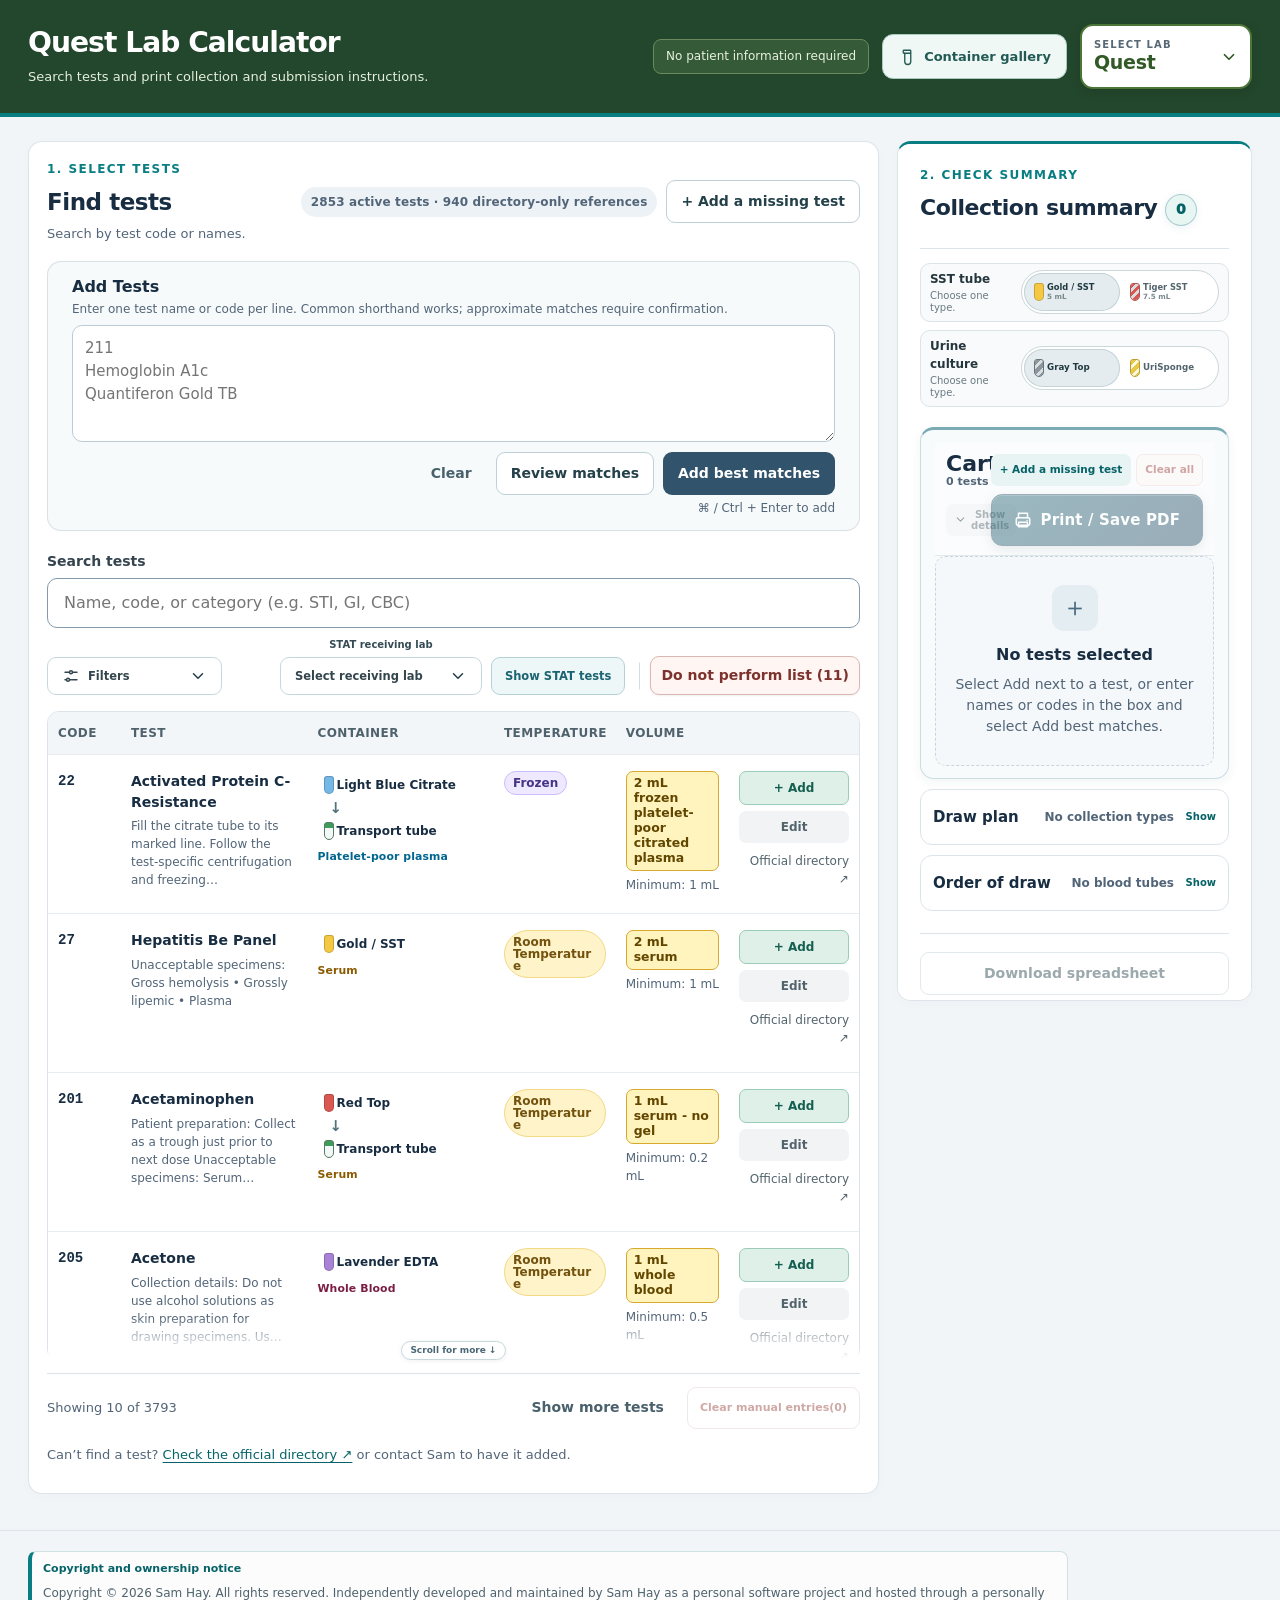
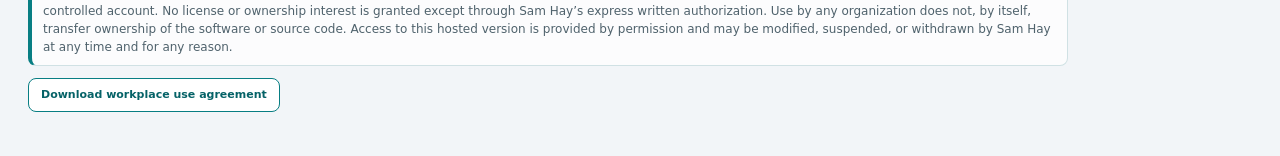
==== index.html @ ce8bb8c0 "Load blue-cap Salivette badge stylesheet and refresh calculator code" ====
<!doctype html>
<html lang="en">
<head>
  <meta charset="utf-8">
  <script src="assets/js/clean-url.js?v=1"></script>
  <meta name="viewport" content="width=device-width, initial-scale=1">
  <link rel="icon" href="assets/lab-favicon.svg?v=1" type="image/svg+xml">
  <title>Quest Lab Calculator | Specimen Collection and Processing</title>
  <meta name="description" content="Quest Lab Calculator: search tests, review specimen collection and processing requirements, and prepare organized send-out instructions.">
  <link rel="stylesheet" href="assets/css/styles.css?v=20261117-dnp-directory-spacing-v1">
  <link rel="stylesheet" href="assets/css/experience.css?v=12.03-mobile-filter-fixed">
  <link rel="stylesheet" href="market-switch.css?v=10">
  <link rel="stylesheet" href="quest-theme.css?v=14">
<link rel="stylesheet" href="assets/css/search-suggestions.css?v=20261110-2">
  <link rel="stylesheet" href="print-button-theme.css?v=8">
  <link rel="stylesheet" href="assets/css/scroll-cues.css?v=4">
<link rel="stylesheet" href="assets/css/container-gallery.css?v=20261031-1">
  <link rel="stylesheet" href="assets/css/market-restrictions.css?v=20261115-1">
  <link rel="stylesheet" href="assets/css/portal-action-dialog.css?v=20261117-portal-stack">
  <link rel="stylesheet" href="assets/css/salivette-blue-cap.css?v=20261117-v1">
</head>
<body data-gallery-lab="Q">
  <a class="skip-link" href="#libraryFilter">Skip to test search</a>
  <header class="app-header no-print">
    <div class="header-title">
      <h1>Quest Lab Calculator</h1>
      <p>Search tests and print collection and submission instructions.</p>
    </div>
    <div class="header-actions">
      <span class="privacy-pill">No patient information required</span>
      <button type="button" class="calculator-gallery-trigger no-print" data-calculator-gallery-open aria-haspopup="dialog" aria-controls="calculatorGalleryDialog" title="View specimen containers without leaving the calculator"><svg viewBox="0 0 24 24" fill="none" stroke="currentColor" stroke-width="1.8" stroke-linecap="round" aria-hidden="true"><rect x="7" y="3" width="10" height="4" rx="1"/><path d="M9 7v11a4 4 0 0 0 8 0V7"/></svg>Container gallery</button>

      <details class="lab-select lab-select--quest">
        <summary aria-label="Select Lab, currently Quest">
          <span class="lab-select-summary-text">
            <span class="lab-select-label">Select Lab</span>
            <strong class="lab-select-current">Quest</strong>
          </span>
          <svg class="lab-select-chevron" viewBox="0 0 24 24" fill="none" stroke="currentColor" stroke-width="2.3" stroke-linecap="round" stroke-linejoin="round" aria-hidden="true"><path d="m6 9 6 6 6-6"/></svg>
        </summary>
        <nav class="lab-select-menu" aria-label="Choose receiving laboratory">
          <a class="lab-select-choice quest" href="index.html" aria-current="page">
            <span class="lab-select-choice-marker" aria-hidden="true"></span>
            <span class="lab-select-choice-copy"><strong>Quest</strong><small>Quest Diagnostics</small></span>
            <span class="lab-select-choice-state">Selected</span>
          </a>
          <a class="lab-select-choice cedars" href="cedars.html">
            <span class="lab-select-choice-marker" aria-hidden="true"></span>
            <span class="lab-select-choice-copy"><strong>Cedars</strong><small>Cedars-Sinai Lab</small></span>
            
          </a>
          <a class="lab-select-choice labcorp" href="labcorp.html">
            <span class="lab-select-choice-marker" aria-hidden="true"></span>
            <span class="lab-select-choice-copy"><strong>LabCorp</strong><small>LabCorp directory</small></span>
          </a>
        </nav>
      </details>
    </div>
  </header>
<main class="app-shell no-print">
    <section class="workspace">
      <div class="panel library-panel">
        <div class="panel-heading library-heading">
          <div>
            <div class="eyebrow">1. SELECT TESTS</div>
            <h2>Find tests</h2>
            <p>Search by test code or names.</p>
          </div>
          <div class="library-actions">
            <div class="record-count" id="recordCount">0 tests</div>
            <button class="button secondary" id="addTestButton">+ Add a missing test</button>
          </div>
        </div>
      <section class="panel search-panel" id="batchEntry" aria-labelledby="batchEntryTitle">
        <div class="batch-entry-heading">
          <h3 id="batchEntryTitle">Add Tests</h3>
          <p class="batch-entry-description" id="batchEntryDescription">Enter one test name or code per line. Common shorthand works; approximate matches require confirmation.</p>
        </div>
        <div class="batch-entry-body">
          <label for="searchInput" class="sr-only">Test names or codes, one per line</label>
          <div class="calc-autocomplete-field" id="batchAutocomplete"><textarea id="searchInput" rows="4" placeholder="211&#10;Hemoglobin A1c&#10;Quantiferon Gold TB" aria-describedby="batchEntryDescription" role="combobox" aria-autocomplete="list" aria-expanded="false" aria-controls="batchSuggestions"></textarea><div id="batchSuggestions" class="calc-suggestions hidden" role="listbox" aria-label="Matching tests for current line"></div></div>
          <div class="search-actions">
            <button class="button ghost" id="clearSearchButton">Clear</button>
            <button class="button secondary" id="previewButton">Review matches</button>
            <button class="button primary" id="addBestButton">Add best matches</button>
          </div>
          <p class="keyboard-hint batch-keyboard-hint">⌘ / Ctrl + Enter to add</p>
        </div>
      </section>

        <div id="batchResults" class="panel batch-panel hidden" aria-live="polite"></div>

        <div class="filter-row">
          <div class="library-search"><label class="field-label" for="libraryFilter">Search tests</label><div class="calc-autocomplete-field" id="libraryAutocomplete"><input id="libraryFilter" type="search" placeholder="Name, code, or category (e.g. STI, GI, CBC)" autocomplete="off" role="combobox" aria-autocomplete="list" aria-expanded="false" aria-controls="librarySuggestions"><div id="librarySuggestions" class="calc-suggestions hidden" role="listbox" aria-label="Suggested Quest tests"></div></div></div>
          <div class="catalog-filter-control" id="catalogFilterControl">
            <button class="catalog-filter-toggle" id="catalogFilterButton" type="button" aria-expanded="false" aria-controls="catalogFilterPanel"><svg class="catalog-filter-icon" viewBox="0 0 24 24" fill="none" stroke="currentColor" stroke-width="1.9" stroke-linecap="round" stroke-linejoin="round" aria-hidden="true"><path d="M4 7h6m4 0h6M4 17h2m4 0h10"/><circle cx="12" cy="7" r="2"/><circle cx="8" cy="17" r="2"/></svg><span id="catalogFilterButtonText">Filters</span><span class="catalog-filter-chevron shared-chevron" aria-hidden="true"></span></button>
            <div class="catalog-filter-panel hidden" id="catalogFilterPanel">
              <div class="catalog-filter-heading"><strong>Filter tests</strong><button type="button" id="catalogFilterReset" class="catalog-filter-reset">Clear filters</button></div>
              <label>Clinical category<select id="categoryFilter"><option value="">All categories</option></select></label>
              <label>Specimen type<select id="specimenFilter"><option value="">All specimens</option><option value="Blood">Blood (serum / plasma / whole blood)</option><option value="Urine">Urine</option><option value="Stool">Stool</option><option value="Swab">Swab</option><option value="Other">Other</option></select></label>
              <label>Transport temperature<select id="temperatureFilter"><option value="">All temperatures</option><option value="room">Room temperature</option><option value="refrigerated">Refrigerated</option><option value="frozen">Frozen</option><option value="mixed">Mixed / verify</option></select></label>
              <label>Transport container<select id="transportContainerFilter"><option value="">All transport containers</option><option value="transport">Transport tube (unspecified)</option><option value="sst">Spun SST / Gold</option><option value="original">Original tube / no transfer</option><option value="serum">Serum transport tube</option><option value="plasma">Plasma transport tube</option><option value="amber">Amber / light-protected tube</option><option value="metal">Metal-free / acid-washed container</option><option value="sterile-cup">Sterile cup (submitted)</option><option value="urine-cup">Other urine container</option><option value="urine-ua">Urinalysis preservative tube</option><option value="urine-culture">Urine culture preservative tube</option><option value="aptima">Aptima transport</option><option value="viral">Viral transport medium</option><option value="stool">Stool preservative (Total-Fix)</option><option value="special">Other / special container</option></select></label>
              <label>Fasting<select id="fastingFilter"><option value="">All fasting instructions</option><option value="required">Required</option><option value="preferred">Preferred</option><option value="verify">Fasting mentioned: verify</option></select></label>
              <label class="catalog-filter-check"><input type="checkbox" id="pediatricFilter"><span>Pediatric / neonatal tests <small>(explicitly named)</small></span></label>
              <label class="catalog-filter-check"><input type="checkbox" id="spinFilter"><span>Requires centrifugation</span></label>
              <button class="catalog-filter-done" id="catalogFilterDone" type="button">Done</button>
            </div>
          </div>
      <div class="stat-library-control" aria-label="STAT receiving laboratory">
        <label for="statAreaButton">STAT receiving lab</label>
        <div class="stat-select-wrap" id="statSelectWrap">
        <select id="statAreaSelect" aria-label="STAT receiving laboratory" hidden tabindex="-1" aria-hidden="true">
          <option value="unselected">Select receiving lab</option>
          <optgroup label="Southern California">
            <option value="socal">SoCal - Common Labs</option>
            <option value="socal_arcadia">Arcadia RRL</option>
            <option value="socal_bakersfield">Bakersfield RRL</option>
            <option value="socal_highland">Highland RRL</option>
            <option value="socal_orange">Orange RRL</option>
            <option value="socal_redlands">Redlands RRL</option>
            <option value="socal_riverside">Riverside RRL</option>
            <option value="socal_san_diego">San Diego RRL</option>
            <option value="socal_ventura">Ventura RRL</option>
            <option value="socal_west_hills">West Hills Laboratory</option>
          </optgroup>
          <optgroup label="Northern California">
            <option value="norcal_san_jose">San Jose Rapid Response Laboratory</option>
            <option value="norcal_sacramento">Sacramento Main Laboratory</option>
            <option value="norcal">Other Northern California labs (unverified)</option>
          </optgroup>
          <optgroup label="New York">
            <option value="ny_manhattan">Manhattan RRL</option>
            <option value="ny">Other New York labs (unverified)</option>
          </optgroup>
          <optgroup label="Florida">
            <option value="va_short_pump">Short Pump RRL</option>
            <option value="fl">Other Florida labs (unverified)</option>
          </optgroup>
        </select>
        <button id="statAreaButton" class="stat-area-picker-button" type="button" aria-haspopup="listbox" aria-expanded="false" aria-controls="statAreaOptions" aria-label="Choose STAT receiving lab"><span id="statAreaButtonLabel" class="stat-area-picker-text">Select receiving lab</span><span id="statAreaButtonCount" class="stat-area-picker-count" hidden></span><span class="shared-chevron" aria-hidden="true"></span></button>
        <div id="statAreaOptions" class="stat-area-options hidden" role="listbox" aria-label="STAT receiving labs"></div>
        </div>
        <button id="statMenuButton" class="button secondary stat-menu-button" type="button" aria-expanded="false" aria-controls="statMenuPanel">Show STAT tests</button>
      </div>

          <button class="button ghost blocked-list-button" id="blockedListButton" type="button" aria-expanded="false" aria-controls="blockedListPanel">Do not perform list</button>
        </div>
        <section class="stat-menu-panel hidden" id="statMenuPanel" aria-label="STAT tests offered by receiving lab">
          <div class="stat-menu-heading"><div><strong id="statMenuTitle">STAT test menu</strong><span id="statMenuCount"></span></div><button type="button" class="mini-button edit" id="statMenuClose">Close</button></div>
          <p class="stat-menu-note" id="statAreaHelp">Select a receiving lab. Menu availability requires current confirmation.</p>
          <label class="stat-menu-filter">Find an eligible code or test<input id="statMenuSearch" type="search" placeholder="Search this lab's STAT menu"></label>
          <div class="stat-menu-results" id="statMenuResults"></div>
        </section>
        <section class="blocked-list-panel hidden" id="blockedListPanel" aria-label="Do not perform list">
          <div class="blocked-list-heading">
            <div><strong>Do not perform</strong><span>Tests that require collection, processing, storage, or supplies outside the supported onsite workflow.</span></div>
          </div>
          <div class="blocked-list" id="blockedListBody"></div>
        </section>
        <div class="table-wrap">
          <table class="library-table">
            <thead>
              <tr>
                <th>Code</th>
                <th>Test</th>
                <th>Container</th>
                <th>Temperature</th>
                <th>Volume</th>
                <th><span class="sr-only">Actions</span></th>
              </tr>
            </thead>
            <tbody id="libraryBody"></tbody>
          </table>
          <div class="scroll-load-more-row">
            <button class="button ghost" id="loadMoreInlineButton">Show more tests</button>
          </div>
        </div>
        <div class="pagination-row">
          <span id="libraryStatus" role="status"></span>
          <div class="library-footer-actions"><button class="button ghost" id="loadMoreButton">Show more tests</button><button class="button browser-custom-clear" id="clearBrowserTestsButton" type="button" disabled title="Only manual entries saved in this browser; packaged tests stay">Clear manual entries <span id="browserCustomCount"></span></button></div>
        </div>
        <p class="library-help">Can’t find a test? <a href="https://testdirectory.questdiagnostics.com/" target="_blank" rel="noreferrer">Check the official directory ↗</a> or contact Sam to have it added.</p>
      </div>
    </section>

    <aside class="panel order-panel" id="collectionSummary" tabindex="-1">
      <div class="order-top">
        <div>
          <div class="eyebrow">2. CHECK SUMMARY</div>
          <h2>Collection summary <span id="selectedCount">0</span></h2>
        </div>
      </div>

      <section class="sst-mode-control" aria-labelledby="sstModeLabel">
        <div class="sst-mode-copy">
          <strong id="sstModeLabel">SST tube</strong>
          <span>Choose one type.</span>
        </div>
        <div class="sst-mode-toggle" role="group" aria-label="Select SST tube size">
          <button type="button" class="sst-mode-option" data-sst-mode="gold" aria-pressed="true"><span class="sst-mode-tube tube tube-sst"><span class="sst-mode-name">Gold / SST</span><small class="sst-mode-volume">5 mL</small></span></button>
          <button type="button" class="sst-mode-option" data-sst-mode="tiger" aria-pressed="false"><span class="sst-mode-tube tube tube-tiger-sst"><span class="sst-mode-name">Tiger SST</span><small class="sst-mode-volume">7.5 mL</small></span></button>
        </div>
      </section>

      <section class="sst-mode-control urine-culture-mode-control" id="urineCultureModeControl" aria-labelledby="urineCultureModeLabel">
        <div class="sst-mode-copy">
          <strong id="urineCultureModeLabel">Urine culture</strong>
          <span>Choose one type.</span>
        </div>
        <div class="sst-mode-toggle" role="group" aria-label="Select urine culture transport">
          <button type="button" class="sst-mode-option" data-urine-culture-mode="gray" aria-pressed="true"><span class="sst-mode-tube tube tube-urine-culture"><span class="sst-mode-name">Gray Top</span></span></button>
          <button type="button" class="sst-mode-option" data-urine-culture-mode="urisponge" aria-pressed="false"><span class="sst-mode-tube tube tube-urisponge"><span class="sst-mode-name">UriSponge</span></span></button>
        </div>
      </section>

      <div id="collectionAlerts" class="alerts"></div>

      <section class="summary-section tests-summary" id="testsOverviewSection" aria-labelledby="testsOverviewTitle">
        <div class="tests-summary-header">
          <div class="tests-summary-heading-block">
            <div class="tests-summary-heading">
              <span class="tests-summary-title" id="testsOverviewTitle">Cart</span>
              <span class="tests-summary-count" id="testsOverviewSummary" aria-live="polite">0 tests</span>
            </div>
          </div>
          <div class="tests-summary-actions">
            <button class="mini-button" id="addSelectedTestButton" type="button">+ Add a missing test</button>
            <button class="mini-button remove" id="clearOrderButton" type="button">Clear all</button>
          </div>
          <button class="mini-button edit tests-details-toggle" id="testsDetailsButton" type="button" aria-expanded="false" aria-controls="testsOverviewList testsDetailsPanel"><span class="collection-alerts-chevron" aria-hidden="true"></span><span class="tests-details-label">Show details</span></button>
          <button class="button primary cart-header-print" id="printButton" type="button"><svg class="print-button-icon" viewBox="0 0 24 24" fill="none" stroke="currentColor" stroke-width="2" stroke-linecap="round" stroke-linejoin="round" aria-hidden="true"><path d="M6 9V3h12v6"/><rect x="3" y="9" width="18" height="10" rx="2"/><path d="M6 15h12v6H6z"/><path d="M17.5 12.5h.01"/></svg><span>Print / Save PDF</span></button>
        </div>
        <div class="cart-tests-viewport" id="cartTestsViewport" role="region" aria-label="Selected tests, scroll for more" tabindex="0">
          <div id="testsOverviewList" class="tests-overview-list empty-state">No tests selected.</div>
          <div id="testsDetailsPanel" class="tests-details-panel hidden" aria-hidden="true">
            <div id="selectedList" class="selected-list empty-state">No tests selected.</div>
          </div>
        </div>
      </section>

      <details class="summary-section cart-collapse" id="drawPlanSection">
        <summary class="cart-collapse-summary">
          <span class="cart-collapse-title">Draw plan</span>
          <span class="cart-collapse-meta" id="drawPlanSummary">No collection types</span>
          <span class="cart-collapse-action" aria-hidden="true"></span>
        </summary>
        <div class="cart-collapse-body">
          <div id="drawPlan" class="draw-plan empty-state">Add tests to see the draw plan.</div>
        </div>
      </details>

      <details class="summary-section cart-collapse order-of-draw-section" id="orderOfDrawSection">
        <summary class="cart-collapse-summary">
          <span class="cart-collapse-title">Order of draw</span>
          <span class="cart-collapse-meta" id="orderOfDrawSummary">No blood tubes</span>
          <span class="cart-collapse-action" aria-hidden="true"></span>
        </summary>
        <div class="cart-collapse-body">
          <div class="cart-collapse-toolbar">
            <span class="cart-collapse-subtitle">Tube sequence</span>
            <a class="reference-link" href="https://www.questdiagnostics.com/content/dam/corporate/restricted/documents/test-center/order_of_draw/order_of_draw.pdf" target="_blank" rel="noreferrer">Order-of-draw reference ↗</a>
          </div>
          <div id="orderOfDraw" class="order-of-draw" aria-label="Standard blood tube order of draw"></div>
          <div class="order-of-draw-note">
            <strong>Butterfly collection:</strong> If a light-blue citrate tube is the first specimen, draw a partially filled citrate discard tube first to fill the tubing dead space, then fill the test tube completely.<br>
            <strong>Important:</strong> Confirm the additive on the tube label. Do not rely on stopper color alone. This sequence applies when collecting multiple blood tubes; follow test-specific official instructions and facility policy.
          </div>
        </div>
      </details>

      <div class="order-actions">
        <button class="button secondary wide" id="exportSummaryButton">Download spreadsheet</button>
      </div>
      
      <p class="disclaimer">This list does not include every test. Before collecting, check the official directory for current requirements and availability in your area. Verify all manual entries before use.</p>
    </aside>
  </main>

  <a class="mobile-summary no-print" href="#collectionSummary">View summary <span id="mobileCount">0 tests</span><span aria-hidden="true">↓</span></a>
  <footer class="ownership-notice no-print" role="contentinfo">
    <div class="ownership-copy">
      <strong>Copyright and ownership notice</strong>
      <span>Copyright © 2026 Sam Hay. All rights reserved. Independently developed and maintained by Sam Hay as a personal software project and hosted through a personally controlled account. No license or ownership interest is granted except through Sam Hay’s express written authorization. Use by any organization does not, by itself, transfer ownership of the software or source code. Access to this hosted version is provided by permission and may be modified, suspended, or withdrawn by Sam Hay at any time and for any reason.</span>
    </div>
    <a class="agreement-download" href="docs/Sam_Hay_Workplace_Use_Agreement.docx" download="Sam_Hay_Workplace_Use_Agreement.docx">Download workplace use agreement</a>
  </footer>

  <section id="printSheet" class="print-sheet" aria-hidden="true"></section>

  <dialog id="testDialog">
    <form method="dialog" id="testForm">
      <div class="dialog-header">
        <div>
          <div class="eyebrow">TEST RECORD</div>
          <h2 id="dialogTitle">Add missing test</h2>
          <p class="dialog-subtitle">Enter the test details from the official directory.</p>
        </div>
        <button type="button" class="icon-button" id="closeDialogButton" aria-label="Close">×</button>
      </div>
      <input type="hidden" id="testId">
      <div class="dialog-required-note"><span aria-hidden="true">*</span> Required fields</div>

      <div class="dialog-form-sections">
        <section class="form-section form-section-emphasis" aria-labelledby="testInfoHeading">
          <div class="form-section-heading">
            <div>
              <h3 id="testInfoHeading">Test info</h3>
              <p>Use the code and name from the directory.</p>
            </div>
            <button type="button" class="directory-text-button" id="openDirectoryFromDialogButton">Verify in official directory ↗</button>
          </div>
          <div class="form-grid form-grid-compact">
            <label><span class="form-label-text">Test code <span class="required-mark" aria-hidden="true">*</span></span><input id="testCode" required placeholder="Example: 496"></label>
            <label><span class="form-label-text">Test name <span class="required-mark" aria-hidden="true">*</span></span><input id="testName" required placeholder="Exact test name"></label>
            <label class="manual-added-by-row full-width" id="addedByInitialsRow"><span class="form-label-text">Added by (initials) <span class="required-mark" aria-hidden="true">*</span></span><input id="addedByInitials" type="text" required minlength="2" maxlength="8" pattern="[A-Za-z]{2,8}" placeholder="Example: SH" autocomplete="off" autocapitalize="characters"><small>Required for manual entries. Shown on the collection printout.</small></label>
          </div>
        </section>

        <section class="form-section form-section-emphasis" aria-labelledby="collectionInfoHeading">
          <div class="form-section-heading">
            <div>
              <h3 id="collectionInfoHeading">Collection &amp; transport</h3>
              <p>Enter the specimen and transport requirements.</p>
            </div>
          </div>
          <div class="form-grid form-grid-compact">
            <label><span class="form-label-text">Specimen type <span class="required-mark" aria-hidden="true">*</span></span><select id="specimenType" required>
              <option value="">Choose a specimen type</option><option>Serum</option><option>Plasma</option><option>RBCs</option><option>Whole Blood</option><option>Urine</option><option>Stool</option><option>Swab</option><option>Saliva</option><option>CSF</option><option>Body Fluid</option><option>Other / Verify</option>
            </select></label>
            <label><span class="form-label-text">Draw container <span class="required-mark" aria-hidden="true">*</span></span><select id="drawContainer" required>
              <option value="">Choose a collection container</option>
              <option>SST / Gold</option>
              <option>Red Top</option>
              <option>Lavender EDTA</option>
              <option>Pink EDTA</option>
              <option>K2 EDTA Tan Top</option>
              <option>Tan Sodium Heparin</option>
              <option>Green Sodium Heparin</option>
              <option>Green Lithium Heparin</option>
              <option>Green Heparin — verify additive</option>
              <option>Light Blue Citrate</option>
              <option>Royal Blue EDTA (purple stripe)</option>
              <option>Royal Blue No Additive (red stripe)</option>
              <option>Royal Blue Sodium Heparin — verify label</option>
              <option>Royal Blue — verify additive</option>
              <option>Yellow ACD (blood tube)</option>
              <option>Gray Fluoride/Oxalate</option>
              <option>Sterile cup</option>
              <option>Red/Yellow Swirl UA Preservative Tube</option>
              <option>Gray-Top Urine Culture Preservative Tube</option>
              <option>Swab / Collection Kit</option>
              <option>Aptima Multitest Transport Tube (orange label)</option>
              <option>Viral transport media (VCM/M4)</option>
              <option>Do Not Collect</option>
              <option>Verify Official Instructions</option>
              <option value="__other__">Other / manually type</option>
            </select></label>
            <label id="customDrawContainerRow" class="custom-draw-container-row full-width hidden"><span class="form-label-text">Custom draw container <span class="required-mark" aria-hidden="true">*</span></span><input id="customDrawContainer" disabled placeholder="Type any tube, cup, swab, or collection kit" autocomplete="off"></label>
            <label><span class="form-label-text">Transport tube / container <span class="required-mark" aria-hidden="true">*</span></span><select id="transportContainer" required>
              <option value="">Choose a transport container</option>
              <option value="Submit in original tube">Submit in original tube</option>
              <option>Transport Tube</option>
              <option>Serum Transport Tube</option>
              <option>Plasma Transport Tube</option>
              <option value="Frozen Transport Tube">Frozen Transport Tube (purple cap)</option>
              <option>Plastic Screw-Cap Serum Transport Vial</option>
              <option>Polypropylene Transport Tube</option>
              <option>Chilled Plastic Screw-Cap Vial</option>
              <option>Amber Serum Transport Tube — Protect From Light</option>
              <option>Amber Plasma Transport Tube — Protect From Light</option>
              <option>Acid-Washed / Metal-Free Serum Transport Tube</option>
              <option>Acid-Washed / Metal-Free Plasma Transport Tube</option>
              <option>Trace Metal-Free Plastic Container</option>
              <option>Trace-Element / Metal-Free RBC Transport Tube</option>
              <option>Protease Inhibitor Transport Tube</option>
              <option>Red/Yellow Swirl UA Preservative Tube</option>
              <option>Gray-Top Urine Culture Preservative Tube</option>
              <option>UriSponge Urine Culture Transport</option>
              <option>Sterile cup</option>
              <option>24-Hour Urine Container</option>
              <option>Total-Fix® Transport Vial</option>
              <option>Aptima Multitest Transport Tube (orange label)</option>
              <option>Viral transport media (VCM/M4)</option>
              <option>Amies Liquid Transport Dual Swab</option>
              <option>Fetal Fibronectin Special Collection Kit</option>
              <option value="__other__">Other / manually type</option>
            </select></label>
            <label id="customTransportContainerRow" class="custom-draw-container-row full-width hidden"><span class="form-label-text">Custom transport container <span class="required-mark" aria-hidden="true">*</span></span><input id="customTransportContainer" disabled placeholder="Enter the transport container exactly as specified" autocomplete="off"></label>
            <div class="tube-count-hint full-width" role="note">Need more than one draw or submission tube? Set the quantities under <strong>Optional details</strong> below.</div>
            <label><span class="form-label-text">Transport temperature <span class="required-mark" aria-hidden="true">*</span></span><select id="transportTemperature" required>
              <option value="">Choose a transport temperature</option><option>Room Temperature</option><option>Refrigerated</option><option>Frozen</option><option>Room / Refrigerated</option><option>Mixed</option><option>Not specified</option>
            </select></label>
            <div class="source-clarification-note full-width" role="note"><strong>Label reminder:</strong> Label plasma and RBCs with the source tube. Label urine and stool containers with the specimen type. For swabs, include the collection site when known.</div>
          </div>
        </section>

        <details class="form-section optional-details" id="optionalDetails">
          <summary>
            <span>Optional details</span>
            <small>Volumes, stability, special handling, and alternatives</small>
          </summary>
          <div class="form-grid form-grid-compact optional-details-grid">
            <label>Draw containers needed <span class="optional">(default 1)</span><input id="collectionCount" type="number" min="1" step="1" inputmode="numeric" value="1"></label>
            <label>Submission containers needed <span class="optional">(default 1)</span><input id="submissionCount" type="number" min="1" step="1" inputmode="numeric" value="1"></label>
            <label>Alternative container<input id="alternativeContainer" placeholder="Optional alternative"></label>
            <label>Preferred volume<input id="preferredVolume" placeholder="Example: 1 mL serum"></label>
            <label>Minimum volume<input id="minimumVolume" placeholder="Example: 0.5 mL"></label>
            <label>Exact temperature wording<input id="transportTemperatureRaw" placeholder="Optional wording from the official directory"></label>
            <label>Stability / viability<input id="stability" placeholder="Example: 7 days refrigerated"></label>
            <label>Spin?<select id="spin"><option>Yes</option><option>No</option><option>Verify</option></select></label>
            <label class="full-width">Special label for submission <span class="optional">appears in the bag summary</span><input id="specialLabeling" placeholder="Example: Label transport tube PLASMA"></label>
            <label class="full-width">Special handling and collection notes<textarea id="specialInstructions" rows="4" placeholder="Timing, mixing, light protection, freezing, rejection criteria, or dedicated tube requirements."></textarea></label>
          </div>
        </details>

        <div class="form-status-options">
          <label class="check-label" id="addToSummaryRow"><input type="checkbox" id="addToSummary" checked> Add this test to the current collection summary</label>
          <label class="check-label"><input type="checkbox" id="blockedStatus"> Mark as do not perform / blocked</label>
        </div>
      </div>
      <div class="dialog-actions">
        <button type="button" class="button danger-ghost hidden" id="deleteTestButton">Delete manual entry</button>
        <span class="dialog-spacer"></span>
        <button type="button" class="button secondary" id="cancelDialogButton">Cancel</button>
        <button type="submit" class="button primary" id="saveTestButton">Save test</button>
      </div>
    </form>
  </dialog>

  <div id="toast" class="toast" role="status" aria-live="polite"></div>

  <script src="assets/js/data.js?v=11.85"></script>
  <script src="assets/js/quest-additions-20261023.js?v=1"></script>
  <script src="assets/js/quest-461-20261023.js?v=1"></script>
  <script src="assets/js/quest-keck-requisition-20261027.js?v=1"></script>
  <script src="assets/js/quest-keck-autoimmune-20261027.js?v=1"></script>
  <script src="assets/js/quest-specialty-additions-20261027.js?v=1"></script>
  <script src="assets/js/quest-39777-20261109.js?v=1"></script>
  <script src="assets/js/quest-workbook-names.js?v=1"></script>
  <script src="assets/js/clinical-categories.js?v=1"></script>
  <script src="assets/js/quest-20261027-new-service-menu.js?v=1"></script>
  <script src="assets/js/quest-panels-expansion-20261027.js?v=1"></script>
  <script src="assets/js/quest-norcal-stat-20261028.js?v=1"></script>
  <script src="assets/js/quest-verified-urine-20261114.js?v=4"></script>
  <script src="assets/js/quest-verified-blood-specialty-20261114.js?v=3"></script>
  <script src="assets/js/quest-verified-microbiology-20261114.js?v=3"></script>
  <script src="assets/js/quest-verified-gestational-20261114.js?v=2"></script>
  <script src="assets/js/quest-gray-plasma-processing-20261114.js?v=2"></script>
  <script src="assets/js/quest-feasible-from-master-20261115.js?v=1"></script>
  <script src="assets/js/quest-feasible-stool-stone-20261115.js?v=1"></script>
  <script src="assets/js/quest-feasible-24hr-urine-20261115.js?v=1"></script>
  <script src="assets/js/quest-official-mixed-expansion-20261115-batch14.js?v=1"></script>
<script src="assets/js/quest-verified-mixed-expansion-20261115-batch15.js?v=1"></script>
<script src="assets/js/quest-missing-directory-b64-20261114.js?v=1"></script>
  <script src="assets/js/quest-missing-directory-loader-20261114.js?v=1"></script>
  <script src="assets/js/regional-catalog-20261115.js?v=20261115-1"></script>
<script src="assets/js/market-restrictions.js?v=20261115-1"></script>
    <script src="assets/js/quest-verified-mixed-expansion-20261116-batch23.js?v=1"></script>
<script src="assets/js/quest-verified-mixed-expansion-20261116-batch24.js?v=1"></script>
  <script src="assets/js/quest-verified-mixed-expansion-20261116-batch25.js?v=1"></script>

    <script src="assets/js/quest-official-verified-mixed-batch27-20261116.js?v=1"></script>
  <script src="assets/js/quest-verified-csf-expansion-20261116-batch28.js?v=1"></script>
  <script src="assets/js/portal-action-dialog.js?v=20261117-portal-stack"></script>
    <script src="assets/js/quest-verified-from-unusable-audit-after90168-next100-20261117.js?v=1"></script>
  <script src="assets/js/quest-verified-from-unusable-audit-after92203-remaining86-20261117.js?v=1"></script>
    <script src="assets/js/quest-verified-candidate-review-20261117.js?v=1"></script>
    <script src="assets/js/quest-verified-candidate-review-next6-20261117.js?v=1"></script>
    <script src="assets/js/quest-verified-metal-neuro-batch14-20261117.js?v=1"></script>
    <script src="assets/js/quest-requested-tc-11-20261117.js?v=20261117-92717-dnp-v3"></script>
  <script src="assets/js/quest-source-verified-remaining-20261117.js?v=1"></script>
  <script src="assets/js/quest-verified-saliva-hematology-20261117.js?v=1"></script>
  <script src="assets/js/quest-verified-urine-gags-20261117.js?v=1"></script>
  <script src="assets/js/app.js?v=20261117-salivette-badge"></script>
  <script src="assets/js/portal-selects.js?v=11.86"></script>
  <script src="assets/js/lab-select.js?v=2"></script>
  <script src="assets/js/scroll-cues.js?v=1"></script>
<dialog id="calculatorGalleryDialog" class="calc-gallery-dialog no-print" aria-labelledby="calculatorGalleryTitle">
  <div class="calc-gallery-frame">
    <header class="calc-gallery-bar">
      <div><span class="calc-gallery-eyebrow">LAB CONTAINER REFERENCE</span><h2 id="calculatorGalleryTitle">Quest container gallery</h2><p>Quest specimens only. Search collection containers and reference photos.</p></div>
      <button type="button" class="calc-gallery-close" data-calculator-gallery-close aria-label="Close container gallery">Close <span aria-hidden="true">✕</span></button>
    </header>
    <div id="calculatorGalleryMount" class="calc-gallery-mount"></div>
  </div>
</dialog>
<script src="assets/js/container-gallery-tube-photos.js?v=20261031-1"></script>
<script src="assets/js/container-gallery-cedars-photos.js?v=20261031-1"></script>
<script src="assets/js/container-gallery-photo-updates.js?v=20261031-1"></script>
<script src="assets/js/container-gallery-reference.js?v=20261114-sterile-cup"></script>
<script src="assets/js/calculator-container-gallery.js?v=20261031-1"></script>
</body>
</html>
---- assets/css/styles.css ----
:root {
  --bg: #f3f6f8;
  --panel: #ffffff;
  --ink: #17242d;
  --muted: #62717c;
  --line: #dce4e8;
  --brand: #0d6672;
  --brand-dark: #084b54;
  --brand-soft: #e6f4f5;
  --danger: #a23b35;
  --warning: #8b5b12;
  --shadow: 0 10px 30px rgba(26, 55, 68, .08);
  --radius: 16px;
}
* { box-sizing: border-box; }
html { background: var(--bg); }
body { margin: 0; min-height: 100vh; font-family: Inter, ui-sans-serif, system-ui, -apple-system, BlinkMacSystemFont, "Segoe UI", sans-serif; color: var(--ink); background: linear-gradient(180deg, #edf5f6 0, var(--bg) 240px); }
button, input, textarea, select { font: inherit; }
button { cursor: pointer; }
.app-header { max-width: 1580px; margin: 0 auto; padding: 30px 34px 22px; display: flex; justify-content: space-between; gap: 24px; align-items: flex-end; }
h1, h2, h3, p { margin-top: 0; }
h1 { margin-bottom: 7px; font-size: clamp(28px, 3vw, 42px); letter-spacing: -.035em; }
h2 { margin-bottom: 4px; font-size: 21px; letter-spacing: -.02em; }
h3 { margin-bottom: 10px; font-size: 15px; }
.app-header p, .panel-heading p { color: var(--muted); margin-bottom: 0; }
.eyebrow { color: var(--brand); font-size: 11px; letter-spacing: .13em; font-weight: 800; margin-bottom: 7px; }
.header-actions, .search-actions, .library-actions, .pagination-row, .dialog-actions { display: flex; gap: 9px; align-items: center; flex-wrap: wrap; }
.privacy-pill { background: rgba(255,255,255,.75); border: 1px solid rgba(13,102,114,.18); color: var(--brand-dark); padding: 9px 12px; border-radius: 999px; font-size: 12px; font-weight: 700; }
.app-shell { max-width: 1580px; margin: 0 auto; padding: 0 34px 42px; display: grid; grid-template-columns: minmax(0, 1fr) 430px; gap: 20px; align-items: start; }
.workspace { min-width: 0; display: grid; gap: 20px; }
.panel { background: var(--panel); border: 1px solid rgba(119,145,157,.24); border-radius: var(--radius); box-shadow: var(--shadow); }
.search-panel, .library-panel, .batch-panel { padding: 22px; }
.panel-heading { display: flex; justify-content: space-between; align-items: flex-start; gap: 18px; margin-bottom: 18px; }
.record-count { color: var(--brand-dark); background: var(--brand-soft); padding: 9px 13px; border: 1.5px solid rgba(13,102,114,.32); border-radius: 999px; font-weight: 900; font-size: 14px; letter-spacing: .01em; white-space: nowrap; box-shadow: 0 3px 10px rgba(13,102,114,.08); }
.field-label, .form-grid label { display: grid; gap: 7px; color: #35454f; font-size: 12px; font-weight: 760; }
textarea, input, select { width: 100%; border: 1px solid #cdd9de; background: #fbfcfd; color: var(--ink); border-radius: 10px; padding: 11px 12px; outline: none; transition: .15s border-color, .15s box-shadow, .15s background; }
textarea:focus, input:focus, select:focus { border-color: var(--brand); box-shadow: 0 0 0 3px rgba(13,102,114,.12); background: white; }
#searchInput { resize: vertical; min-height: 118px; font-size: 15px; line-height: 1.55; }
.search-actions { margin-top: 12px; }
.search-hint { margin-top: 12px; color: var(--muted); font-size: 12px; }
.button { border: 1px solid transparent; border-radius: 9px; padding: 9px 12px; font-size: 12px; font-weight: 780; display: inline-flex; align-items: center; justify-content: center; text-decoration: none; transition: .15s transform, .15s background, .15s border-color; }
.button:hover { transform: translateY(-1px); }
.button.primary { background: var(--brand); color: white; }
.button.primary:hover { background: var(--brand-dark); }
.button.secondary { background: white; border-color: #bfd0d6; color: #24414a; }
.button.ghost { background: transparent; border-color: transparent; color: #49616d; }
.button.danger-ghost { background: transparent; color: var(--danger); }
.button.wide { width: 100%; min-height: 42px; }
.file-button { position: relative; overflow: hidden; }
.file-button input { position: absolute; inset: 0; opacity: 0; cursor: pointer; }
.hidden { display: none !important; }
.batch-panel h2 { margin-bottom: 12px; }
.batch-grid { display: grid; gap: 8px; }
.batch-row { border: 1px solid var(--line); border-radius: 11px; padding: 10px 12px; display: grid; grid-template-columns: minmax(120px, .8fr) minmax(220px, 1.7fr) auto; gap: 12px; align-items: center; }
.batch-query { font-weight: 780; overflow-wrap: anywhere; }
.batch-match { color: #344852; font-size: 13px; }
.batch-match small { display: block; color: var(--muted); margin-top: 3px; }
.batch-row.unmatched { background: #fff7f5; border-color: #f1cbc5; }
.batch-row.needs-confirmation { background: #fff9e9; border-color: #dfbd68; box-shadow: inset 4px 0 0 #c58a20; }
.batch-match-warning { display: block; width: fit-content; margin-top: 5px; padding: 3px 7px; border-radius: 999px; background: #fff0bd; color: #684b14; font-size: 11px; font-weight: 850; }
.mini-button.confirm-match-button { background: #fff0bd; color: #684b14; border: 1px solid #d9b45b; }
.mini-button.confirm-match-button:hover { background: #ffe7a0; }
.library-heading { align-items: center; }
.filter-row { display: grid; grid-template-columns: minmax(260px, 1fr) 190px auto; gap: 10px; align-items: center; margin-bottom: 13px; }
.check-label { display: flex !important; grid-template-columns: auto 1fr; align-items: center; gap: 8px !important; }
.check-label input { width: auto; }
.table-wrap { overflow: auto; border: 1px solid var(--line); border-radius: 12px; }
table { border-collapse: collapse; width: 100%; }
.library-table { min-width: 850px; }
th { text-align: left; background: #f5f8f9; color: #4f626c; font-size: 11px; text-transform: uppercase; letter-spacing: .055em; padding: 10px 12px; position: sticky; top: 0; z-index: 1; }
td { padding: 11px 12px; border-top: 1px solid #e6ecef; vertical-align: top; font-size: 13px; }
tr:hover td { background: #fbfdfd; }
.code-cell { font-family: ui-monospace, SFMono-Regular, Menlo, Consolas, monospace; font-weight: 800; }
.test-name { font-weight: 760; margin-bottom: 3px; }
.subtext { color: var(--muted); font-size: 11px; line-height: 1.4; }
.row-actions { white-space: nowrap; text-align: right; }
.mini-button { display: inline-block; text-decoration: none; border: 0; background: #e8f3f4; color: var(--brand-dark); border-radius: 7px; padding: 7px 9px; font-size: 11px; font-weight: 800; margin-left: 4px; }
.mini-button.edit { background: #f1f3f5; color: #52636c; }
.mini-button.remove { background: #f9eeee; color: var(--danger); }

.selected-card-delete {
  width: auto;
  min-width: 0;
  height: 30px;
  padding: 0 10px;
  white-space: nowrap;
}

.remove-flex {
  width: 34px;
  min-width: 34px;
  height: 30px;
  padding: 0;
  gap: 0;
  overflow: hidden;
  white-space: nowrap;
  transition: width .16s ease, min-width .16s ease, padding .16s ease, background-color .16s ease;
}
.remove-flex .remove-icon,
.remove-flex .remove-text { display: inline-flex; align-items: center; justify-content: center; }
.remove-flex .remove-icon { width: 16px; opacity: 1; transition: width .12s ease, opacity .12s ease; }
.remove-flex .remove-icon svg { width: 15px; height: 15px; fill: currentColor; }
.remove-flex .remove-text { max-width: 0; opacity: 0; overflow: hidden; font-weight: 800; transition: max-width .14s ease, opacity .12s ease; }
@media (hover: hover) and (pointer: fine) {
  .remove-flex:hover,
  .remove-flex:focus-visible { width: 74px; min-width: 74px; padding: 0 9px; }
  .remove-flex:hover .remove-icon,
  .remove-flex:focus-visible .remove-icon { width: 0; opacity: 0; }
  .remove-flex:hover .remove-text,
  .remove-flex:focus-visible .remove-text { max-width: 56px; opacity: 1; }
}
.mini-button:disabled { opacity: .45; cursor: not-allowed; }
.pagination-row { justify-content: space-between; margin-top: 12px; color: var(--muted); font-size: 12px; }
.blocked-list-button {
  justify-self: end;
  min-height: 30px;
  padding: 9px 14px;
  background: #fff6f4 !important;
  border-color: #d9b8b3 !important;
  color: #7d332d !important;
  font-weight: 850;
  box-shadow: 0 1px 2px rgba(91, 48, 43, .08);
}
.blocked-list-button:hover,
.blocked-list-button:focus-visible {
  background: #fce9e6 !important;
  border-color: #c99088 !important;
  color: #692720 !important;
}
.blocked-list-button[aria-expanded="true"] {
  background: #f6dfdc !important;
  border-color: #c99088 !important;
  color: #692720 !important;
}
.blocked-list-panel { margin-top: 10px; border: 1px solid #e2d2cf; border-radius: 12px; background: #fffafa; overflow: hidden; }
/* Keep the expanded Do Not Perform panel visually separate from the test directory. */
@media screen {
  .blocked-list-panel:not(.hidden) + .table-wrap { margin-top: 20px; }
}
.blocked-list-heading { padding: 11px 13px; border-bottom: 1px solid #eadbd8; background: #fff6f4; }
.blocked-list-heading > div { display: flex; align-items: baseline; gap: 9px; flex-wrap: wrap; }
.blocked-list-heading strong { color: #7d332d; font-size: 12px; }
.blocked-list-heading span { color: #765f5c; font-size: 10.5px; line-height: 1.4; }
.blocked-list { display: grid; }
.blocked-list-item { display: grid; grid-template-columns: 74px minmax(0, 1fr) auto; gap: 12px; align-items: start; padding: 11px 13px; border-top: 1px solid #f0e4e2; }
.blocked-list-item:first-child { border-top: 0; }
.blocked-list-code { color: #7d332d; font-family: ui-monospace, SFMono-Regular, Menlo, Consolas, monospace; font-size: 11px; font-weight: 900; }
.blocked-list-copy { min-width: 0; }
.blocked-list-copy strong { display: block; margin-bottom: 3px; color: var(--ink); font-size: 12px; }
.blocked-list-copy p { margin: 0; color: #6f5b58; font-size: 10.5px; line-height: 1.45; }
.blocked-list-link { color: var(--brand-dark); font-size: 10.5px; font-weight: 800; text-decoration: none; white-space: nowrap; }
.blocked-list-link:hover, .blocked-list-link:focus-visible { text-decoration: underline; }
.badge { display: inline-flex; gap: 5px; align-items: center; border-radius: 999px; padding: 5px 8px; font-size: 10px; line-height: 1; font-weight: 850; border: 1px solid transparent; }
.temp-room { color: #72520d; background: #fff3c9; border-color: #f2da86; }
.temp-refrigerated { color: #18577e; background: #e4f3ff; border-color: #a9d5f1; }
.temp-frozen { color: #463387; background: #eee9ff; border-color: #c9bcff; }
.temp-mixed { color: #5f4f4f; background: #f3eeee; border-color: #dacccc; }
.temp-unknown { color: #606970; background: #eef1f3; border-color: #d9dfe2; }
.tube { position: relative; padding-left: 18px; }
.tube::before { content: ""; position: absolute; width: 8px; height: 16px; left: 5px; top: 50%; transform: translateY(-50%); border-radius: 3px 3px 5px 5px; background: #a9b3b8; border: 1px solid rgba(0,0,0,.18); }
.tube-sst::before { background: #f4c842; }
.tube-tiger-sst::before { background: repeating-linear-gradient(135deg, #d95851 0 3px, #d9dee1 3px 6px); border-style: solid; border-color: rgba(0,0,0,.18); }
.tube-lavender::before { background: #a982d7; }
.tube-green::before { background: #56a66d; }
.tube-red::before { background: #d95851; }
.tube-blue::before { background: #75b7e6; }
.tube-royal::before { background: repeating-linear-gradient(180deg, #3458a5 0 5px, #d6dde4 5px 7px); border-style: solid; border-color: rgba(0,0,0,.18); }
.tube-royal-edta::before { background: linear-gradient(180deg, #3458a5 0 32%, #8d58aa 32% 47%, #3458a5 47% 100%); }
.tube-royal-no-additive::before { background: linear-gradient(180deg, #3458a5 0 32%, #d95851 32% 47%, #3458a5 47% 100%); }
.tube-royal-heparin::before { background: linear-gradient(180deg, #3458a5 0 32%, #56a66d 32% 47%, #3458a5 47% 100%); }
.tube-gray::before { background: #8c969d; }
.tube-urine-culture::before { background: repeating-linear-gradient(135deg, #8c969d 0 4px, #d9dee1 4px 7px); border-style: solid; }
.tube-pink::before { background: #e9a4c4; }
.tube-tan::before { background: #c7a06a; }
.tube-yellow::before { background: #f1d85b; }
.tube-aptima::before { background: repeating-linear-gradient(180deg, #f39a3d 0 6px, #fff 6px 9px); border-style: solid; border-color: #bd6819; }
.tube-total-fix::before { background: linear-gradient(180deg, #1d2428 0 28%, #d9f0ea 28% 100%); border-color: #4a8f80; }
.tube-trace-metal-container::before { width: 12px; height: 11px; border-radius: 2px 2px 5px 5px; background: linear-gradient(180deg, #f7f9fa 0 30%, #d7dfe3 30% 100%); border-color: #667980; }
.tube-ua-swirl::before { background: repeating-linear-gradient(135deg, #d95851 0 3px, #f1d85b 3px 6px); border-style: solid; border-color: rgba(0,0,0,.18); }
.tube-ua-yellow::before { background: linear-gradient(180deg, #f0d45b 0 60%, #4f80ba 60% 71%, #f0d45b 71% 100%); border-style: solid; border-color: rgba(0,0,0,.18); }
.tube-ua-pair::before { background: linear-gradient(180deg, #d95851 0 30%, #f1d85b 30% 62%, #8c969d 62% 100%); }
.order-panel { position: sticky; top: 18px; padding: 20px; max-height: calc(100vh - 36px); overflow: auto; }
.order-tube-group { display: inline-flex; flex-wrap: wrap; gap: 4px; align-items: center; }
.order-top { display: flex; justify-content: space-between; align-items: flex-start; gap: 10px; margin-bottom: 14px; }
#selectedCount { display: inline-flex; min-width: 32px; height: 32px; padding: 0 8px; align-items: center; justify-content: center; border: 1.5px solid rgba(13,102,114,.28); border-radius: 999px; background: var(--brand-soft); color: var(--brand-dark); font-size: 15px; font-weight: 950; vertical-align: 1px; box-shadow: 0 2px 8px rgba(13,102,114,.08); }
.summary-section { margin-top: 19px; }
.sst-mode-control { display: flex; align-items: center; justify-content: space-between; gap: 12px; margin: 0 0 10px; padding: 10px 11px; border: 1px solid #dbe4e7; border-radius: 10px; background: #f8fafb; }
.sst-mode-copy { display: grid; gap: 2px; min-width: 0; }
.sst-mode-copy strong { font-size: 12px; color: #25363d; }
.sst-mode-copy span { font-size: 10px; line-height: 1.25; color: #6a7a81; }
.sst-mode-toggle { display: grid; grid-template-columns: repeat(2, minmax(0, 1fr)); align-items: stretch; flex: 0 0 auto; width: min(100%, 288px); padding: 2px; border: 1px solid #cbd7db; border-radius: 999px; background: #fff; }
.sst-mode-option { display: flex; align-items: center; justify-content: flex-start; min-width: 0; min-height: 44px; border: 0; border-radius: 999px; background: transparent; padding: 5px 10px; color: #52646b; cursor: pointer; }
.sst-mode-option.is-selected { background: #e4ecef; color: #203840; box-shadow: inset 0 0 0 1px #c5d3d8; }
.sst-mode-tube { display: inline-grid; align-content: center; gap: 1px; min-height: 30px; font-size: 9px; font-weight: 800; white-space: nowrap; text-align: left; }
.sst-mode-name { font-size: 9px; font-weight: 800; line-height: 1.05; }
.sst-mode-volume { display: block; margin: 0; color: #7b898f; font-size: 7.2px; font-weight: 650; line-height: 1.05; }
@media (max-width: 720px) { .sst-mode-control { align-items: stretch; flex-direction: column; } .sst-mode-toggle { align-self: flex-start; width: min(100%, 288px); } }
.draw-plan { display: grid; gap: 8px; }
.draw-card { border: 1px solid var(--line); border-radius: 11px; padding: 10px 11px; display: grid; grid-template-columns: 1fr auto; gap: 4px 10px; align-items: start; }
.draw-card strong { font-size: 13px; }
.draw-title-block { min-width: 0; display: grid; gap: 2px; align-content: start; }
.draw-title-block > .tube { width: fit-content; }
.draw-test-count { color: var(--muted); font-size: 10px; font-weight: 700; line-height: 1.2; padding-left: 18px; }
.draw-container-badge { display: inline-flex; align-items: center; align-self: center; min-height: 24px; padding: 2px 8px; border: 1px solid rgba(13,102,114,.20); border-radius: 999px; background: var(--brand-soft); color: var(--brand-dark) !important; font-size: 11px !important; font-weight: 850 !important; line-height: 1; white-space: nowrap; }
.draw-meta { color: var(--muted); font-size: 11px; }
.draw-card .specimen-line { grid-column: 1 / -1; }
@media (max-width: 520px) {
  .draw-card { grid-template-columns: minmax(0,1fr) auto; }
}
.tests-summary {
  margin-top: 10px;
  border: 1px solid var(--line);
  border-radius: 12px;
  background: #fff;
  overflow: hidden;
}
.tests-summary-header {
  min-height: 46px;
  padding: 9px 11px;
  display: flex;
  align-items: center;
  justify-content: space-between;
  gap: 10px;
  border-bottom: 1px solid #e3e9ec;
  background: #fbfcfd;
}
.tests-summary-heading-block { display: grid; gap: 6px; min-width: 0; align-content: start; }
.tests-summary-heading { display: flex; align-items: baseline; gap: 7px; min-width: 0; }
.tests-summary-title { color: var(--ink); font-size: 14px; font-weight: 900; }
.tests-summary-count { color: var(--muted); font-size: 10.5px; font-weight: 800; white-space: nowrap; }
.tests-details-toggle { justify-self: start; margin-left: 0; min-width: 96px; }
.tests-summary-actions {
  display: grid;
  grid-template-columns: repeat(2, minmax(0, 1fr));
  gap: 5px;
  width: 250px;
  max-width: 100%;
  margin-left: auto;
}
.tests-summary-actions .mini-button { margin-left: 0; width: 100%; }
.tests-overview-list { display: grid; gap: 0; padding: 2px 11px 4px; }
.tests-overview-row {
  display: grid;
  grid-template-columns: minmax(0, 1fr) auto;
  gap: 10px;
  align-items: center;
  padding: 7px 0;
  border-bottom: 1px solid #edf1f3;
}
.tests-overview-row:last-child { border-bottom: 0; }
.tests-overview-ident { display: flex; align-items: baseline; gap: 8px; min-width: 0; }
.tests-overview-code {
  flex: 0 0 auto;
  color: var(--brand-dark);
  font-family: ui-monospace, SFMono-Regular, Menlo, Monaco, Consolas, "Liberation Mono", monospace;
  font-size: 10.5px;
  font-weight: 900;
  white-space: nowrap;
  letter-spacing: .01em;
}
.tests-overview-name { color: var(--ink); font-size: 11.5px; line-height: 1.35; min-width: 0; overflow-wrap: anywhere; }
.tests-overview-remove { margin-left: 0; white-space: nowrap; }
.tests-summary .empty-state { padding: 12px; text-align: left; }
.tests-details-panel { padding: 10px 11px 11px; background: #fbfcfd; }
.tests-details-panel.hidden { display: none; }
@media (max-width: 520px) {
  .tests-summary-header { align-items: flex-start; flex-direction: column; }
  .tests-summary-heading-block { width: 100%; }
  .tests-summary-actions { width: 100%; margin-left: 0; }
  .tests-overview-ident { align-items: flex-start; flex-direction: column; gap: 1px; }
  .tests-overview-row { align-items: start; }
}
.selected-list { display: grid; gap: 8px; }
.selected-card { border: 1px solid var(--line); border-radius: 11px; padding: 10px; }
.selected-card-top { display: flex; justify-content: space-between; gap: 10px; }
.selected-card .test-name { font-size: 13px; }
.selected-details { display: flex; flex-wrap: wrap; gap: 5px; margin-top: 7px; }
.selected-note { margin-top: 7px; color: #5c6970; font-size: 11px; line-height: 1.45; }
.empty-state { color: var(--muted); font-size: 12px; padding: 12px; background: #f7f9fa; border-radius: 10px; }
.alerts { margin-top: 14px; }
.collection-alerts-disclosure {
  border: 1px solid #d7e0e3;
  border-radius: 10px;
  background: #fff;
  overflow: hidden;
}
.collection-alerts-summary {
  display: flex;
  align-items: center;
  gap: 9px;
  min-height: 44px;
  padding: 8px 10px;
  cursor: pointer;
  list-style: none;
  user-select: none;
  color: var(--ink);
  background: #fbfcfd;
}
.collection-alerts-summary::-webkit-details-marker { display: none; }
.collection-alerts-summary::marker { content: ''; }
.collection-alerts-summary:hover { background: #f6f9fa; }
.collection-alerts-summary:focus-visible { outline: 2px solid var(--brand); outline-offset: -2px; }
.collection-alerts-summary-main {
  display: flex;
  align-items: center;
  gap: 8px;
  min-width: 0;
  flex: 1 1 auto;
}
.collection-alerts-summary-main > span:last-child { display: grid; gap: 1px; min-width: 0; }
.collection-alerts-summary-main strong { font-size: 11.5px; line-height: 1.2; }
.collection-alerts-summary-main small { color: var(--muted); font-size: 9.5px; line-height: 1.2; }
.collection-alerts-icon {
  display: inline-flex;
  align-items: center;
  justify-content: center;
  flex: 0 0 22px;
  width: 22px;
  height: 22px;
  border-radius: 999px;
  background: #fff2cf;
  color: #8b6211;
  font-size: 12px;
  font-weight: 950;
}
.collection-alerts-summary-count {
  flex: 0 0 auto;
  padding: 3px 7px;
  border: 1px solid #d7e0e3;
  border-radius: 999px;
  background: #fff;
  color: #51636c;
  font-size: 9.5px;
  font-weight: 800;
  white-space: nowrap;
}
.collection-alerts-chevron {
  flex: 0 0 auto;
  width: 18px;
  height: 18px;
  display: inline-flex;
  align-items: center;
  justify-content: center;
  background-image: url("data:image/svg+xml,%3Csvg xmlns='http://www.w3.org/2000/svg' width='18' height='18' viewBox='0 0 24 24' fill='none' stroke='%23233d48' stroke-width='2' stroke-linecap='round' stroke-linejoin='round'%3E%3Cpath d='m6 9 6 6 6-6'/%3E%3C/svg%3E");
  background-repeat: no-repeat;
  background-position: center;
  background-size: 17px 17px;
  transition: transform .15s ease;
}
.collection-alerts-disclosure[open] .collection-alerts-chevron { transform: rotate(180deg); }
.collection-alerts-list {
  display: grid;
  gap: 7px;
  padding: 9px;
  border-top: 1px solid #e4eaec;
  background: #fff;
}
.alert { border-left: 4px solid #dda94a; background: #fff8e8; color: #725519; border-radius: 7px; padding: 9px 10px; font-size: 11px; line-height: 1.42; }
.alert.danger { border-left-color: #cf665a; background: #fff1ef; color: #7d332d; }
.order-actions { display: grid; gap: 8px; margin-top: 20px; }
.disclaimer { margin: 13px 2px 0; color: #74828a; font-size: 10px; line-height: 1.45; }
.ownership-notice { max-width: 1512px; margin: -20px auto 34px; padding: 0 16px; color: #4f626c; font-size: 11px; line-height: 1.5; display: flex; align-items: center; justify-content: flex-start; gap: 12px; flex-wrap: wrap; }
.ownership-copy { display: inline-flex; gap: 7px; flex-wrap: wrap; flex: 0 1 1040px; width: fit-content; max-width: 100%; padding: 9px 11px; border: 1px solid rgba(13,102,114,.18); border-left: 4px solid var(--brand); border-radius: 8px; background: rgba(255,255,255,.72); }
.ownership-notice strong { color: var(--brand-dark); }
.agreement-download { display: inline-flex; align-items: center; justify-content: center; min-height: 34px; padding: 7px 12px; border: 1px solid var(--brand); border-radius: 8px; background: #fff; color: var(--brand-dark); font-size: 11px; font-weight: 800; text-decoration: none; white-space: nowrap; }
.agreement-download:hover, .agreement-download:focus-visible { background: #eaf5f6; text-decoration: none; }
dialog { border: 0; border-radius: 17px; padding: 0; width: min(850px, calc(100vw - 28px)); box-shadow: 0 30px 90px rgba(20,40,50,.28); }
dialog::backdrop { background: rgba(18,36,43,.52); backdrop-filter: blur(3px); }
#testForm { padding: 22px; }
.dialog-header { display: flex; justify-content: space-between; align-items: flex-start; margin-bottom: 18px; }
.icon-button { border: 0; background: #f0f3f4; width: 34px; height: 34px; border-radius: 999px; font-size: 22px; color: #52636b; }
.form-grid { display: grid; grid-template-columns: repeat(2, minmax(0,1fr)); gap: 13px; }
.full-width { grid-column: 1 / -1; }
.dialog-actions { margin-top: 20px; }
.dialog-spacer { flex: 1; }
.toast { position: fixed; bottom: 24px; left: 50%; transform: translate(-50%, 20px); background: #183b42; color: white; padding: 10px 14px; border-radius: 9px; font-size: 12px; font-weight: 750; opacity: 0; pointer-events: none; transition: .2s opacity, .2s transform; z-index: 20; }
.toast.show { opacity: 1; transform: translate(-50%, 0); }
.print-sheet { display: none; }
@media (max-width: 1120px) {
  .app-shell { grid-template-columns: 1fr; }
  .order-panel { position: static; max-height: none; }
}
@media (max-width: 720px) {
  .app-header, .app-shell { padding-left: 15px; padding-right: 15px; }
  .app-header { align-items: flex-start; flex-direction: column; }
  .filter-row { grid-template-columns: 1fr; }
  .panel-heading { flex-direction: column; }
  .filter-row .blocked-list-button { width: 100%; justify-self: stretch; justify-content: center; min-height: 30px; }
  .form-grid { grid-template-columns: 1fr; }
  .full-width { grid-column: auto; }
  .batch-row { grid-template-columns: 1fr; }
  .blocked-list-item { grid-template-columns: 1fr; gap: 4px; }
  .blocked-list-link { margin-top: 2px; white-space: normal; }
  .preferred-volume-chip { max-width: none; }
}
@page { size: landscape; margin: .38in; }
@media print {
  * { print-color-adjust: exact !important; -webkit-print-color-adjust: exact !important; }
  html, body, .print-sheet { background: #fff !important; }
  body { color: #111; min-height: 0; }
  .no-print, dialog, .toast { display: none !important; }
  .skip-link, .skip-to-test-search, a[href="#test-search"], a[href="#searchInput"] { display: none !important; }
  .print-sheet { display: block; }
  .print-header { display: flex; justify-content: space-between; gap: 20px; align-items: flex-start; border-bottom: 2px solid #1e5963; padding-bottom: 9px; margin-bottom: 10px; }
  .print-title { font-size: 22px; margin: 0 0 3px; }
  .print-subtitle, .print-meta { font-size: 10px; color: #4e5a60; }
  .print-meta { display: flex; flex-direction: column; align-items: flex-end; gap: 4px; }
  .print-selected-count { display: inline-flex; align-items: center; justify-content: center; padding: 4px 8px; border: 1.5px solid #4e858d; border-radius: 999px; background: #e7f4f5 !important; color: #173f46 !important; font-size: 10px; font-weight: 950; white-space: nowrap; }
  .print-plan { display: grid; grid-template-columns: repeat(4, 1fr); gap: 6px; margin-bottom: 10px; }
  .print-plan-card { border: 1px solid #cfd8dc; border-radius: 6px; padding: 6px 7px; font-size: 9px; break-inside: avoid; }
  .print-plan-card strong { display: block; font-size: 10px; margin-bottom: 2px; }
  .print-alerts { margin: 7px 0; font-size: 9px; }
  .print-alerts div { padding: 4px 6px; border-left: 3px solid #d4a23a; background: #fff7dd; margin-bottom: 3px; }
  .print-table { table-layout: fixed; font-size: 8.1px; }
  .print-table th { position: static; background: #e9f1f2; color: #1f363d; font-size: 7px; padding: 5px 4px; }
  .print-table td { padding: 5px 4px; vertical-align: top; overflow-wrap: anywhere; }
  .print-table tr { break-inside: avoid; }
  .print-footer { margin-top: 8px; border-top: 0; padding-top: 0; font-size: 7.5px; line-height: 1.35; color: #59666c; }
  .print-footer > div + div { margin-top: 2px; }
  .print-missing-test { display: block; margin-top: 4px !important; padding: 0; border: 0; background: transparent !important; color: #27383f; font-weight: 900; }
  .print-ownership { display: block; width: 100%; max-width: 100%; box-sizing: border-box; margin-top: 5px; padding: 5px 7px; border: 1px solid #c6d2d6; border-left: 3px solid #1e5963; border-radius: 4px; background: #fff !important; font-size: 7.3px; line-height: 1.35; color: #42545c; break-inside: avoid; }
  .print-ownership span { background: transparent !important; padding: 0; }
}

/* Staff-friendly manual entry */
.summary-heading { display: flex; justify-content: space-between; align-items: center; gap: 10px; margin-bottom: 10px; }
.summary-heading h3 { margin-bottom: 0; }
.dialog-subtitle { margin: 5px 0 0; color: var(--muted); font-size: 12px; }
.optional { color: var(--muted); font-size: 10px; font-weight: 600; }

.required-field {
  color: #9b2c2c;
  font-size: 10px;
  font-weight: 800;
  text-transform: uppercase;
  letter-spacing: .035em;
}
.dialog-lookup-row { display: flex; flex-wrap: wrap; align-items: center; gap: 10px; padding: 11px 12px; border: 1px solid #c9dde1; border-radius: 12px; background: #f4fafb; }
.dialog-lookup-row span { flex: 1 1 240px; color: #53666f; font-size: 12px; line-height: 1.45; }

.contact-banner {
  margin-top: 13px;
  padding: 10px 12px;
  border: 1px solid rgba(13,102,114,.26);
  border-left: 4px solid var(--brand);
  border-radius: 9px;
  background: var(--brand-soft);
  color: #31515a;
  font-size: 12px;
  line-height: 1.35;
  display: flex;
  align-items: baseline;
  gap: 8px;
  flex-wrap: wrap;
}
.contact-banner strong { color: var(--brand-dark); font-size: 12.5px; }
.contact-banner b { color: var(--brand-dark); font-weight: 900; }


/* Nurse order of draw */
.reference-link { color: var(--brand-dark); font-size: 10px; font-weight: 800; text-decoration: none; white-space: nowrap; }
.reference-link:hover { text-decoration: underline; }
.order-of-draw { display: grid; gap: 6px; }
.order-step { display: grid; grid-template-columns: 24px minmax(105px, 1fr) minmax(105px, 1fr) auto; gap: 7px; align-items: center; min-height: 34px; padding: 6px 8px; border: 1px solid var(--line); border-radius: 9px; background: #fbfcfd; font-size: 10px; }
.order-step.is-selected { border-color: #83b7bf; background: #edf7f8; box-shadow: inset 3px 0 0 var(--brand); }
.order-number { display: inline-flex; align-items: center; justify-content: center; width: 21px; height: 21px; border-radius: 999px; background: #e8edef; color: #324850; font-weight: 900; }
.order-tube { font-weight: 850; }
.order-additive { color: var(--muted); line-height: 1.25; }
.order-selected { color: var(--brand-dark); background: #dceff1; border-radius: 999px; padding: 4px 6px; font-size: 8px; font-weight: 900; letter-spacing: .04em; white-space: nowrap; }
.order-of-draw-note { margin-top: 8px; padding: 9px 10px; border-radius: 8px; background: #f7f9fa; color: #53636b; font-size: 9.5px; line-height: 1.45; }
.tube-culture::before { background: linear-gradient(90deg, #e37b77 0 50%, #7a8cc9 50%); }
.contact-summary { margin-top: 13px; padding: 10px 11px; border: 1px solid rgba(13,102,114,.27); border-left: 4px solid var(--brand); border-radius: 9px; background: var(--brand-soft); color: #35535c; font-size: 10.5px; line-height: 1.4; display: flex; align-items: baseline; gap: 5px; flex-wrap: wrap; }
.contact-summary strong, .contact-summary b { color: var(--brand-dark); font-weight: 900; }

@media (max-width: 720px) {
  .dialog-lookup-row { align-items: stretch; }
  .dialog-lookup-row .button { width: 100%; }
  .order-step { grid-template-columns: 24px 1fr auto; }
  .order-additive { grid-column: 2 / -1; }
  .order-selected { grid-column: 3; grid-row: 1; }
}

@media print {
  .print-order-section { margin: 7px 0 9px; border: 1px solid #bdcbd0; border-radius: 6px; padding: 6px; break-inside: avoid; }
  .print-section-heading { display: flex; justify-content: space-between; align-items: baseline; gap: 12px; margin-bottom: 5px; color: #1f363d; font-size: 9px; }
  .print-section-heading span { color: #59666c; font-size: 7.5px; }
  .print-order-strip { display: grid; grid-template-columns: repeat(9, 1fr); gap: 3px; }
  .print-order-step { min-height: 39px; border: 1px solid #d4dcdf; border-radius: 4px; padding: 4px 3px; font-size: 6.8px; line-height: 1.2; background: #fafbfb; }
  .print-order-step.is-selected { border: 1.5px solid #2e6973; background: #eaf5f6; }
  .print-order-step strong { display: block; margin: 2px 0 1px; font-size: 7.2px; }
  .print-order-step .order-tube-group { display: flex; margin: 2px 0 2px; }
  .print-order-additive { display: block; clear: both; margin-top: 2px; color: #59666c; }
  .print-order-number { display: inline-flex; width: 12px; height: 12px; align-items: center; justify-content: center; border-radius: 999px; background: #dfe7e9; font-weight: 900; color: #213940; }
  .print-order-note { margin-top: 5px; color: #4e5a60; font-size: 7px; line-height: 1.3; }
}


/* Printed tube and temperature color coding */
@media print {
  .print-color-legend { display: grid; grid-template-columns: minmax(0, 2fr) minmax(0, 1fr); gap: 5px 9px; margin: 7px 0 9px; padding: 6px; border: 1px solid #bdcbd0; border-radius: 6px; break-inside: avoid; }
  .print-legend-group { display: flex; flex-wrap: wrap; align-items: center; gap: 3px; font-size: 7px; }
  .print-legend-group > strong { margin-right: 2px; color: #1f363d; font-size: 7.5px; }
  .print-legend-chip, .print-tube-badge, .print-temp-badge { display: inline-flex; align-items: center; min-height: 15px; border: 1px solid #aebbc0; border-radius: 999px; padding: 2px 5px; font-weight: 800; line-height: 1.15; }
  .print-legend-chip.tube, .print-tube-badge.tube, .print-inline-tube.tube, .print-plan-container.tube, .print-order-tube.tube { padding-left: 15px; }
  .print-legend-chip.tube::before, .print-tube-badge.tube::before, .print-inline-tube.tube::before, .print-plan-container.tube::before, .print-order-tube.tube::before { width: 7px; height: 13px; left: 4px; }
  .print-legend-note { grid-column: 1 / -1; color: #59666c; font-size: 6.8px; line-height: 1.25; }
  .print-plan-container { display: inline-flex !important; align-items: center; width: fit-content; }
  .print-inline-tube { display: inline-flex; align-items: center; position: relative; font-weight: 750; }
  .print-temp-badge { font-size: 7px; white-space: normal; }
  .print-order-tube { display: inline-flex !important; align-items: center; position: relative; min-height: 14px; }

  /* Strong outlines make categories readable if background graphics are disabled. */
  .temp-room { color: #5f4305 !important; background: #fff0a8 !important; border-color: #c99c12 !important; }
  .temp-refrigerated { color: #0c4f76 !important; background: #d9efff !important; border-color: #4b9dce !important; }
  .temp-frozen { color: #392371 !important; background: #e8e0ff !important; border-color: #7d66c8 !important; }
  .temp-mixed { color: #554242 !important; background: #eee5e5 !important; border-color: #9f8585 !important; }
  .temp-unknown { color: #4f585d !important; background: #eceff1 !important; border-color: #9aa6ac !important; }
}

.batch-unmatched-actions { display: flex; gap: 0.45rem; flex-wrap: wrap; justify-content: flex-end; }


/* Preferred volume emphasis */
.preferred-volume-chip {
  display: inline-flex;
  align-items: center;
  padding: 4px 7px;
  border: 1px solid #d7a92d;
  border-radius: 7px;
  background: #fff4bd;
  color: #624600;
  font-weight: 900;
  font-size: 0.78rem;
  line-height: 1.2;
  max-width: 240px;
  white-space: normal;
  overflow-wrap: anywhere;
}
.preferred-volume-inline {
  display: inline-block;
  padding: 2px 5px;
  border-radius: 5px;
  background: #fff4bd;
  color: #624600;
  font-weight: 850;
  font-size: 0.78rem;
}

@media print {
  .print-preferred-volume {
    display: inline-block;
    padding: 2px 4px;
    border: 1px solid #bd8d16;
    border-radius: 4px;
    background: #fff0a8 !important;
    color: #523b00 !important;
    font-weight: 900;
    font-size: 6.4px;
    line-height: 1.2;
  }
  .print-minimum-volume {
    display: inline-block;
    margin-top: 2px;
    color: #59666c;
    font-size: 7.2px;
    line-height: 1.2;
  }
}


/* Distinct specimen types */
.specimen-line { display: flex; flex-wrap: wrap; align-items: center; gap: 4px; }
.specimen-badge {
  display: inline-flex;
  align-items: center;
  width: fit-content;
  padding: 0;
  border: 0;
  border-radius: 0;
  background: transparent;
  font-size: 0.68rem;
  font-weight: 900;
  line-height: 1.2;
  letter-spacing: 0.01em;
  white-space: nowrap;
}
.specimen-serum { background: transparent; color: #8a5a00; border-color: transparent; }
.specimen-plasma { background: transparent; color: #00658f; border-color: transparent; }
.specimen-rbc { background: transparent; color: #a3211c; border-color: transparent; }
.specimen-whole-blood { background: transparent; color: #7b1e45; border-color: transparent; }
.specimen-other { background: transparent; color: #59666c; border-color: transparent; }
.print-specimen-list { display: flex; flex-wrap: wrap; gap: 2px; margin-top: 3px; }

@media print {
  .print-specimen-legend { grid-column: 1 / -1; }
  .print-specimen-badge {
    padding: 0;
    font-size: 8.8px;
    line-height: 1.2;
    font-weight: 900;
    border: 0;
    background: transparent !important;
    print-color-adjust: exact !important;
    -webkit-print-color-adjust: exact !important;
  }
  .print-specimen-list { margin-top: 2px; gap: 2px; }
}

/* Print-only transport bag plan and SST tube estimate */
@media print {
  .print-bag-plan {
    margin-top: 10px;
    padding-top: 8px;
    border-top: 2px solid #1e5963;
  }
  .print-bag-heading {
    display: flex;
    justify-content: space-between;
    align-items: center;
    gap: 14px;
    margin-bottom: 7px;
  }
  .print-bag-heading > div:first-child strong {
    display: block;
    color: #1f363d;
    font-size: 11px;
  }
  .print-bag-heading > div:first-child span {
    display: block;
    margin-top: 2px;
    color: #59666c;
    font-size: 7.5px;
  }
  .print-sst-total {
    display: flex;
    align-items: center;
    gap: 8px;
    min-width: 165px;
    padding: 6px 9px;
    border: 2px solid #9b6c00;
    border-radius: 7px;
    background: #fff0a8 !important;
    color: #523b00 !important;
  }
  .print-sst-total span {
    flex: 1;
    font-size: 8px;
    font-weight: 900;
    text-transform: uppercase;
    letter-spacing: .04em;
  }
  .print-sst-total strong {
    font-size: 20px;
    line-height: 1;
  }

  .print-submit-section {
    margin-top: 9px;
    padding: 6px;
    border: 2px solid #6e579e;
    border-radius: 8px;
    background: #fbf9ff !important;
    break-inside: avoid-page;
    page-break-inside: avoid;
  }
  .print-submit-heading {
    display: flex;
    justify-content: space-between;
    align-items: center;
    gap: 12px;
    margin: -6px -6px 6px;
    padding: 7px 9px;
    border-radius: 6px 6px 0 0;
    background: #6e579e !important;
    color: #fff !important;
    break-after: avoid-page;
    page-break-after: avoid;
  }
  .print-submit-heading strong {
    font-size: 12px;
    font-weight: 950;
    line-height: 1.05;
    letter-spacing: .045em;
    text-transform: uppercase;
  }
  .print-submit-heading span {
    max-width: 290px;
    font-size: 7px;
    font-weight: 800;
    line-height: 1.2;
    text-align: right;
  }
  .print-bag-grid {
    display: grid;
    grid-template-columns: repeat(2, minmax(0, 1fr));
    gap: 5px;
    break-before: avoid-page;
    page-break-before: avoid;
  }
  .print-bag-card {
    border: 1.5px solid #aebbc0;
    border-radius: 7px;
    padding: 5px 6px;
    break-inside: avoid;
    background: #fff;
  }
  .print-bag-card.bag-room { border-color: #c99c12; background: #fffaf0 !important; }
  .print-bag-card.bag-refrigerated { border-color: #4b9dce; background: #f2f9ff !important; }
  .print-bag-card.bag-frozen { border-color: #7d66c8; background: #f8f5ff !important; }
  .print-bag-card.bag-mixed, .print-bag-card.bag-verify { border-color: #8d969b; background: #f7f8f9 !important; }
  .print-bag-card-header {
    display: flex;
    justify-content: space-between;
    align-items: center;
    gap: 8px;
    padding-bottom: 5px;
    border-bottom: 1px solid #cfd8dc;
  }
  .print-bag-card-header > div:first-child strong {
    display: block;
    color: #1f363d;
    font-size: 9.5px;
  }
  .print-bag-card-header > div:first-child span {
    color: #59666c;
    font-size: 7px;
  }
  .print-bag-sst-count {
    display: flex;
    align-items: center;
    gap: 5px;
    padding: 3px 6px;
    border: 1px solid #9b6c00;
    border-radius: 5px;
    background: #fff0a8 !important;
    color: #523b00 !important;
    white-space: nowrap;
  }
  .print-bag-sst-count span {
    font-size: 6.8px;
    font-weight: 900;
    text-transform: uppercase;
  }
  .print-bag-sst-count strong {
    font-size: 13px;
    line-height: 1;
  }
  .print-bag-items {
    display: grid;
    grid-template-columns: repeat(2, minmax(0, 1fr));
    gap: 3px 8px;
    margin: 6px 0 0;
    padding: 0;
    list-style: none;
  }
  .print-bag-items li {
    min-width: 0;
    padding-bottom: 3px;
    border-bottom: 1px dotted #cfd8dc;
    font-size: 7px;
    line-height: 1.25;
    overflow-wrap: anywhere;
  }
  .print-bag-items li > strong {
    display: block;
    color: #263b42;
    font-size: 7.2px;
  }
  .print-bag-items li > span {
    display: block;
    margin-top: 1px;
    color: #59666c;
  }
  .print-bag-calculation {
    margin-top: 5px;
    padding-top: 4px;
    border-top: 1px solid #d7dfe2;
    color: #4e5a60;
    font-size: 6.8px;
    font-weight: 750;
    line-height: 1.3;
  }
  .print-bag-note {
    margin-top: 6px;
    color: #4e5a60;
    font-size: 7px;
    line-height: 1.35;
  }
  .print-bag-note > div + div { margin-top: 2px; }
}

/* v3.7 urine collection badge and print-only collection/submission plan */
.tube-24h-urine::before {
  width: 12px;
  height: 11px;
  border-radius: 2px 2px 5px 5px;
  background: linear-gradient(180deg, #fff7e8 0 26%, #f3a43b 26% 100%);
  border: 1.5px solid #bf6f12;
}
.tube-urine-cup::before {
  width: 12px;
  height: 11px;
  border-radius: 2px 2px 5px 5px;
  background: linear-gradient(180deg, #ffffff 0 28%, #dcecf1 28% 100%);
  border: 1.5px solid #6f8d98;
}
.tube-transport::before {
  background: linear-gradient(180deg, #f4f7f8 0 28%, #cfdde2 28% 100%);
  border-color: #718991;
}

@media print {
  .print-logistics-plan {
    margin-top: 10px;
    padding-top: 8px;
    border-top: 2px solid #1e5963;
    break-before: page;
    page-break-before: always;
    break-inside: auto;
  }
  .print-logistics-heading {
    display: flex;
    justify-content: space-between;
    align-items: center;
    gap: 14px;
    margin-bottom: 9px;
    padding: 8px 10px;
    border-left: 6px solid #1e5963;
    border-bottom: 1px solid #b9c9cc;
    border-radius: 4px;
    background: #edf7f8 !important;
  }
  .print-logistics-heading strong {
    color: #173f46;
    font-size: 16px;
    line-height: 1.05;
    font-weight: 950;
    letter-spacing: .01em;
  }
  .print-logistics-heading span {
    max-width: 360px;
    color: #4e6269;
    font-size: 7.5px;
    line-height: 1.3;
    text-align: right;
  }
  .print-logistics-totals {
    display: grid;
    grid-template-columns: auto minmax(0, 1fr) auto minmax(0, 1fr);
    gap: 6px;
    align-items: stretch;
    margin-bottom: 8px;
  }
  .print-total-box {
    display: grid;
    grid-template-columns: auto auto;
    grid-template-rows: auto auto;
    align-items: center;
    gap: 1px 7px;
    min-width: 105px;
    padding: 6px 8px;
    border: 2px solid #27636d;
    border-radius: 7px;
    background: #eaf5f6 !important;
    color: #173f46 !important;
  }
  .print-total-box > span {
    grid-column: 1 / -1;
    font-size: 7.2px;
    font-weight: 950;
    letter-spacing: .05em;
  }
  .print-total-box > strong { font-size: 20px; line-height: 1; }
  .print-total-box > small { font-size: 7px; font-weight: 800; line-height: 1.15; }
  .print-total-box.submit-total {
    border-color: #6e579e;
    background: #f1edff !important;
    color: #35245d !important;
  }
  .print-collect-chips, .print-submit-bags {
    display: flex;
    flex-wrap: wrap;
    align-content: center;
    gap: 4px;
    padding: 5px 6px;
    border: 1px solid #c7d2d6;
    border-radius: 7px;
    background: #fafbfb !important;
  }
  .print-collect-chip, .print-bag-pill {
    display: inline-flex;
    align-items: center;
    min-height: 19px;
    padding: 3px 6px 3px 17px;
    border: 1px solid #aebbc0;
    border-radius: 999px;
    background: #fff !important;
    color: #263b42 !important;
    font-size: 7px;
    font-weight: 850;
    position: relative;
  }
  .print-collect-chip b { margin-right: 3px; font-size: 9px; }
  .print-collect-chip-specimen {
    display: inline-flex;
    align-items: center;
    margin-left: 5px;
    padding: 1px 4px;
    border: 1px solid #bdcbd0;
    border-radius: 999px;
    background: #f3f7f8 !important;
    color: #53666d !important;
    font-size: 5.8px;
    font-weight: 900;
    letter-spacing: .04em;
    line-height: 1.1;
    text-transform: uppercase;
  }
  .print-bag-pill { padding-left: 7px; }
  .print-bag-pill.bag-room { border-color: #c99c12; background: #fff0a8 !important; color: #5f4305 !important; }
  .print-bag-pill.bag-refrigerated { border-color: #4b9dce; background: #d9efff !important; color: #0c4f76 !important; }
  .print-bag-pill.bag-frozen { border-color: #7d66c8; background: #e8e0ff !important; color: #392371 !important; }
  .print-bag-pill.bag-mixed, .print-bag-pill.bag-verify { border-color: #8d969b; background: #eceff1 !important; color: #4f585d !important; }
  .print-blood-volume-section {
    margin: 8px 0 9px;
    padding: 7px;
    border: 1px solid #b9c9cc;
    border-radius: 6px;
    background: #f8fbfb !important;
    break-inside: avoid;
  }
  .print-blood-volume-heading {
    display: flex;
    justify-content: space-between;
    align-items: baseline;
    gap: 12px;
    margin-bottom: 6px;
  }
  .print-blood-volume-heading strong {
    color: #1f363d;
    font-size: 9px;
    font-weight: 950;
    text-transform: uppercase;
    letter-spacing: .035em;
  }
  .print-blood-volume-heading span {
    color: #59666c;
    font-size: 7px;
    text-align: right;
  }
  .print-blood-volume-grid {
    display: grid;
    grid-template-columns: repeat(3, minmax(0, 1fr));
    gap: 5px;
  }
  .print-blood-volume-card {
    display: grid;
    grid-template-columns: minmax(0, 1.05fr) minmax(0, 1.3fr);
    gap: 6px;
    align-items: center;
    min-width: 0;
    padding: 6px;
    border: 1px solid #c8d3d7;
    border-radius: 5px;
    background: #fff !important;
    break-inside: avoid;
  }
  .print-blood-volume-tube {
    min-width: 0;
  }
  .print-blood-volume-tube > .tube {
    display: inline-flex;
    align-items: center;
    position: relative;
    min-height: 17px;
    padding: 2px 5px 2px 16px;
    border: 1px solid #aebbc0;
    border-radius: 999px;
    font-size: 7.2px;
    font-weight: 900;
    line-height: 1.15;
  }
  .print-blood-volume-tube > .tube::before {
    width: 7px;
    height: 13px;
    left: 4px;
  }
  .print-blood-volume-tube > small {
    display: block;
    margin-top: 3px;
    color: #5b6970;
    font-size: 6.5px;
    font-weight: 750;
  }
  .print-blood-volume-values {
    display: grid;
    grid-template-columns: repeat(2, minmax(0, 1fr));
    gap: 4px;
  }
  .print-blood-volume-value {
    min-width: 0;
    padding: 4px 5px;
    border-radius: 4px;
    background: #eef5f6 !important;
  }
  .print-blood-volume-value > span {
    display: block;
    color: #56676e;
    font-size: 6px;
    font-weight: 900;
    text-transform: uppercase;
    letter-spacing: .04em;
  }
  .print-blood-volume-value > strong {
    display: block;
    margin-top: 1px;
    color: #173f46;
    font-size: 10px;
    line-height: 1.05;
  }
  .print-blood-volume-value > small {
    display: block;
    margin-top: 2px;
    color: #6a7478;
    font-size: 5.8px;
    line-height: 1.15;
  }
  .print-blood-volume-note {
    margin-top: 5px;
    color: #4e5a60;
    font-size: 6.5px;
    line-height: 1.3;
  }
  .print-logistics-subheading {
    margin: 7px 0 5px;
    padding-bottom: 4px;
    border-bottom: 1px solid #9fb2b8;
    color: #1f363d;
    font-size: 13px;
    line-height: 1.2;
    font-weight: 950;
    text-transform: uppercase;
    letter-spacing: .035em;
  }
  .print-collection-specimen-group + .print-collection-specimen-group { margin-top: 7px; }
  .print-collection-specimen-heading {
    margin: 0 0 4px;
    color: #53676e;
    font-size: 7px;
    font-weight: 900;
    text-transform: uppercase;
    letter-spacing: .08em;
  }
  .print-collection-grid {
    display: grid;
    grid-template-columns: repeat(3, minmax(0, 1fr));
    gap: 6px;
  }
  .print-collection-card {
    padding: 6px;
    border: 1px solid #b9c6ca;
    border-radius: 6px;
    background: #fff !important;
    break-inside: avoid;
  }
  .print-container-count {
    display: flex;
    align-items: center;
    gap: 6px;
    padding-bottom: 4px;
    border-bottom: 1px solid #d5dde0;
  }
  .print-container-count > strong {
    display: inline-flex;
    align-items: center;
    justify-content: center;
    min-width: 21px;
    height: 21px;
    border-radius: 999px;
    background: #dceff1 !important;
    color: #174b54 !important;
    font-size: 12px;
  }
  .print-container-count > span { font-size: 8px; font-weight: 900; }

  .print-collection-specimen-badge {
    margin-left: auto;
    padding: 2px 6px;
    border: 1px solid #c8d5d9;
    border-radius: 999px;
    background: #f3f7f8 !important;
    color: #526a72 !important;
    font-size: 5.7px !important;
    font-weight: 950 !important;
    line-height: 1;
    letter-spacing: .06em;
    text-transform: uppercase;
    white-space: nowrap;
  }
  .print-container-detail { margin-top: 4px; color: #53636b; font-size: 6.7px; line-height: 1.25; }
  .print-collection-blood-volume {
    display: grid;
    grid-template-columns: minmax(0, 1fr) auto;
    align-items: center;
    gap: 6px;
    margin-top: 4px;
    padding: 4px 6px;
    border: 1px solid #d1dde0;
    border-radius: 5px;
    background: #f3f8f8 !important;
    color: #334a52;
    font-size: 6.4px;
    line-height: 1.12;
  }
  .print-collection-blood-copy {
    display: flex;
    flex-direction: column;
    justify-content: center;
    min-width: 0;
  }
  .print-collection-blood-label {
    color: #1f4951;
    font-size: 6.2px;
    font-weight: 950;
    text-transform: uppercase;
    letter-spacing: .035em;
  }
  .print-collection-blood-copy small {
    margin-top: 2px;
    color: #68767b;
    font-size: 5.6px;
    font-weight: 750;
  }
  .print-collection-blood-values {
    display: flex;
    align-items: center;
    justify-content: flex-end;
    gap: 4px;
    margin-left: auto;
  }
  .print-collection-blood-metric {
    display: grid;
    justify-items: center;
    align-content: center;
    min-width: 56px;
    padding: 2px 5px;
    border-radius: 4px;
    background: #e7eff1 !important;
    text-align: center;
    white-space: nowrap;
  }
  .print-collection-blood-metric b {
    color: #66777d;
    font-size: 5px;
    font-weight: 900;
    line-height: 1;
    text-transform: uppercase;
    letter-spacing: .035em;
  }
  .print-collection-blood-metric strong {
    margin-top: 1px;
    color: #173f46;
    font-size: 7.4px;
    font-weight: 950;
    line-height: 1;
  }
  .print-for-tests { margin-top: 4px; color: #425159; font-size: 6.7px; line-height: 1.25; }
  .print-for-tests > b { font-size: 6.8px; }
  .print-for-tests ul { margin: 2px 0 0 11px; padding: 0; }
  .print-for-tests li { margin: 0 0 1px; }
  .print-bag-container-total {
    display: flex;
    align-items: center;
    gap: 3px;
    padding: 3px 6px;
    border: 1px solid #87999f;
    border-radius: 5px;
    background: #fff !important;
    white-space: nowrap;
  }
  .print-bag-container-total strong { font-size: 13px; }
  .print-bag-container-total span { font-size: 6.5px; font-weight: 850; text-transform: uppercase; }
  .print-submit-content { display: grid; gap: 3px; margin-top: 4px; }
  .print-submit-item {
    padding: 3px 5px;
    border: 1px solid #d0d9dc;
    border-radius: 5px;
    background: rgba(255,255,255,.82) !important;
    break-inside: avoid;
  }
  .print-submit-item-title { display: flex; align-items: center; gap: 5px; }
  .print-submit-item-title > strong {
    display: inline-flex;
    align-items: center;
    justify-content: center;
    min-width: 18px;
    height: 18px;
    border-radius: 999px;
    background: #e3eaed !important;
    color: #263b42 !important;
    font-size: 10px;
  }
  .print-submit-item-title > span { font-size: 7.5px; font-weight: 900; }
  .print-submit-item-detail {
    margin: 3px 0 0 23px;
    color: #425159;
    font-size: 6.9px;
    font-weight: 850;
    line-height: 1.25;
  }
  .print-label-notes {
    display: grid;
    gap: 2px;
    margin: 3px 0 0 23px;
  }
  .print-label-note {
    display: flex;
    align-items: center;
    gap: 4px;
    color: #5f4b16;
    font-size: 6.7px;
    font-weight: 750;
    line-height: 1.2;
  }
  .print-label-note > span {
    flex: 0 0 auto;
    padding: 1px 3px;
    border: 1px solid #d4bb74;
    border-radius: 3px;
    background: #fff8df !important;
    color: #6c5311 !important;
    font-size: 5.7px;
    font-weight: 950;
    letter-spacing: .05em;
    text-transform: uppercase;
  }
  .print-label-note > div { min-width: 0; align-self: center; }
  .print-label-note small {
    color: #778187;
    font-size: 5.8px;
    font-weight: 650;
  }
  .print-submit-item.original-tube-submit { border-color: #82979e; }
  .print-submit-item.original-tube-submit .print-submit-item-detail { color: #194f59; }
  .print-tube-badge + br + .print-tube-badge { margin-top: 3px; }
  .print-source-badges {
    display: inline-flex;
    flex-wrap: wrap;
    align-items: center;
    gap: 3px;
    margin-left: 5px;
    vertical-align: middle;
  }
  .print-source-tube-badge {
    display: inline-flex;
    align-items: center;
    gap: 2px;
    position: relative;
    min-height: 12px;
    margin-left: 5px;
    padding: 1px 4px 1px 13px;
    border: 1px solid #b8c4c8;
    border-radius: 999px;
    background: #f7f9fa !important;
    color: #43525a !important;
    font-size: 5.8px;
    font-weight: 850;
    line-height: 1.1;
    vertical-align: middle;
    white-space: nowrap;
  }
  .print-source-tube-badge.tube::before {
    width: 5px;
    height: 10px;
    left: 4px;
  }
  .print-source-tube-badge:has(.print-source-count) {
    min-height: 15px;
    padding-left: 28px;
    overflow: hidden;
  }
  .print-source-tube-badge:has(.print-source-count).tube::before {
    left: 18px;
  }
  /* v11.70: full source pill (count, icon and tube name) with optional spin cue outside. */
  .print-source-group {
    display: inline-flex;
    align-items: center;
    gap: 5px;
    min-width: 0;
    vertical-align: middle;
  }
  .print-source-group .print-source-tube-badge {
    flex: 0 1 auto;
    min-width: 17px;
    min-height: 15px;
    margin-left: 0;
    padding-right: 4px;
  }
  .print-source-spun {
    font-size: 6.7px;
    font-weight: 800;
    white-space: nowrap;
  }
  .print-source-extra {
    margin-left: 6px;
    font-weight: 700;
  }
  .print-source-count {
    display: inline-flex;
    align-items: center;
    justify-content: center;
    position: absolute;
    left: -1px;
    top: -1px;
    min-width: 18px;
    height: calc(100% + 2px);
    padding: 0 4px 0 5px;
    border-radius: 999px;
    background: #e3eaed !important;
    color: #263b42 !important;
    font-size: 7px;
    font-weight: 950;
    line-height: 1;
  }
}

.field-help {
  display: block;
  margin-top: 0.35rem;
  color: var(--muted, #64748b);
  font-size: 0.78rem;
  font-weight: 500;
  line-height: 1.35;
}

/* v4.1 reliable manual draw-container entry */
.custom-draw-container-row {
  padding: 10px 11px;
  border: 1px dashed #b9c9ce;
  border-radius: 10px;
  background: #f8fbfc;
}
.custom-draw-container-row.is-active {
  border-style: solid;
  border-color: #397d88;
  background: #eef8f9;
}
.custom-draw-container-row .optional {
  font-weight: 600;
  color: #687a82;
}

.custom-draw-container-row.is-disabled {
  opacity: 0.68;
  background: #f5f7f8;
}
.custom-draw-container-row input:disabled {
  cursor: not-allowed;
  background: #edf1f2;
  color: #718087;
}

/* v4.4 source clarification for manually added swabs and transferred specimens */
.source-clarification-note {
  padding: 10px 12px;
  border: 1px solid #d4a72c;
  border-radius: 10px;
  background: #fff9df;
  color: #604b0a;
  font-size: 0.82rem;
  line-height: 1.45;
}
.source-clarification-note strong {
  color: #493800;
}

/* v4.4: serum/plasma transport tubes use a green top third; source is printed below. */
.tube-transport-green-top::before {
  background: linear-gradient(180deg, #3f9b59 0 33.333%, #f4f7f8 33.333% 100%);
  border-color: #557b62;
}

@media print {
  .print-transport-source {
    margin-top: 2px;
    color: #45565d;
    font-size: 6.8px;
    font-weight: 800;
    line-height: 1.2;
  }
}

/* v6.4 fasting requirements in the selected summary and print collection plan */
.fasting-badge {
  display: inline-flex;
  align-items: center;
  width: fit-content;
  margin-top: 5px;
  padding: 3px 7px;
  border: 1px solid;
  border-radius: 999px;
  font-size: 9px;
  font-weight: 900;
  line-height: 1.15;
  letter-spacing: .015em;
}
.fasting-required { color: #842b22; background: #fff0ed; border-color: #e3a29a; }
.fasting-preferred { color: #6b4b05; background: #fff8d9; border-color: #dfc260; }
.fasting-verify { color: #4d5960; background: #f0f3f4; border-color: #c7d0d4; }
.selected-fasting-badge { margin-top: 5px; }

@media print {
  .print-fasting-panel {
    display: grid;
    grid-template-columns: 126px minmax(0, 1fr);
    gap: 7px;
    margin: -1px 0 8px;
    padding: 6px 7px;
    border: 2px solid #d19b24;
    border-radius: 7px;
    background: #fff9df !important;
    break-inside: avoid;
  }
  .print-fasting-panel-title {
    display: flex;
    flex-direction: column;
    justify-content: center;
    padding-right: 7px;
    border-right: 1px solid #d8bd72;
    color: #5d4309;
  }
  .print-fasting-panel-title strong {
    font-size: 10px;
    font-weight: 950;
    text-transform: uppercase;
    letter-spacing: .035em;
  }
  .print-fasting-panel-title span { margin-top: 2px; font-size: 6.8px; font-weight: 800; }
  .print-fasting-list { display: grid; gap: 3px; }
  .print-fasting-item {
    display: grid;
    grid-template-columns: 91px minmax(0, 1fr);
    gap: 6px;
    align-items: start;
    padding: 3px 5px;
    border: 1px solid #dcc778;
    border-radius: 5px;
    background: #fffdf2 !important;
  }
  .print-fasting-status {
    display: inline-flex;
    align-items: center;
    justify-content: center;
    min-height: 18px;
    padding: 2px 4px;
    border: 1px solid;
    border-radius: 999px;
    font-size: 6.7px;
    font-weight: 950;
    text-transform: uppercase;
    text-align: center;
  }
  .print-fasting-item.fasting-required .print-fasting-status { color: #842b22; background: #ffe8e3 !important; border-color: #d99389; }
  .print-fasting-item.fasting-preferred .print-fasting-status { color: #6b4b05; background: #fff2b7 !important; border-color: #d4b23e; }
  .print-fasting-item.fasting-verify .print-fasting-status { color: #4d5960; background: #edf1f2 !important; border-color: #bdc7cb; }
  .print-fasting-item strong { display: block; color: #3c340e; font-size: 7.5px; line-height: 1.2; }
  .print-fasting-item small { display: block; margin-top: 1px; color: #5d552d; font-size: 6.4px; line-height: 1.22; }
  .print-test-fasting-badge {
    display: inline-flex;
    margin: 3px 0 0;
    padding: 2px 4px;
    font-size: 6.4px;
    break-inside: avoid;
  }
  .print-test-name-stack {
    display: flex;
    flex-direction: column;
    align-items: flex-start;
  }
  .print-test-alternative { margin-top: 3px; }
}

/* v7.2: Order-of-draw uses one solid Royal Blue badge. Stripe/additive badges remain elsewhere. */
.order-tube.tube-royal::before,
.print-order-tube.tube-royal::before {
  background: #3458a5;
}


/* v7.5: amber transport tube for light-sensitive specimens. */
.tube-amber::before {
  background: linear-gradient(180deg, #8a5a14 0 33.333%, #d6a64a 33.333% 100%);
  border-color: #6f4810;
}

/* Multi-test search status */
.batch-status { margin: -2px 0 16px; padding: 12px 13px; border-radius: 10px; font-size: 12px; line-height: 1.4; }
.batch-status-heading { display: flex; align-items: baseline; gap: 8px; flex-wrap: wrap; }
.batch-status-heading strong { font-size: 13px; }
.batch-status-heading span { color: inherit; opacity: .86; }
.batch-status-warning { border: 1px solid #e4c27a; border-left: 4px solid #c58a20; background: #fff8e8; color: #684b14; }
.batch-status-success { display: flex; align-items: baseline; gap: 8px; flex-wrap: wrap; border: 1px solid rgba(13,102,114,.24); border-left: 4px solid var(--brand); background: var(--brand-soft); color: #31515a; }
.batch-status-success strong { color: var(--brand-dark); }
.batch-missing-list { margin: 9px 0 0; padding: 0; list-style: none; display: grid; gap: 6px; }
.batch-missing-list li { display: grid; grid-template-columns: minmax(130px, .8fr) minmax(180px, 1.2fr); gap: 10px; padding-top: 6px; border-top: 1px solid rgba(139,91,18,.16); }
.batch-missing-list li:first-child { border-top: 0; padding-top: 0; }
.batch-missing-list li strong { color: #5b3d0b; overflow-wrap: anywhere; }
.batch-missing-list li span { color: #785c28; }
@media (max-width: 720px) {
  .batch-missing-list li { grid-template-columns: 1fr; gap: 2px; }
}


/* v8.9 cleaner missing-test form */
#testForm { padding: 20px 22px 18px; }
.dialog-header { margin-bottom: 8px; }
.dialog-required-note {
  margin: 0 0 13px;
  color: #6b7780;
  font-size: 10.5px;
  font-weight: 700;
}
.dialog-required-note span,
.required-mark { color: #a23b35; font-weight: 900; }
.dialog-form-sections { display: grid; gap: 12px; }
.form-section {
  border: 1px solid #dce5e8;
  border-radius: 12px;
  background: #fff;
  padding: 13px 14px;
}
.form-section-heading {
  display: flex;
  align-items: flex-start;
  justify-content: space-between;
  gap: 12px;
  margin-bottom: 11px;
}
.form-section-heading h3 { margin: 0 0 2px; font-size: 13px; }
.form-section-heading p { margin: 0; color: var(--muted); font-size: 10.5px; line-height: 1.35; }
.form-grid-compact { gap: 10px 12px; }
.form-grid-compact label { gap: 5px; }
.form-label-text { display: inline-flex; align-items: baseline; gap: 4px; width: fit-content; }
#testForm input::placeholder,
#testForm textarea::placeholder {
  color: #aeb8be;
  opacity: 1;
  font-weight: 500;
}
#testForm select:invalid { color: #98a4ab; font-weight: 600; }
#testForm select option { color: var(--ink); font-weight: 500; }
#testForm select option[value=""] { color: #aeb8be; }
.form-grid-compact input,
.form-grid-compact select,
.form-grid-compact textarea { padding: 9px 10px; border-radius: 8px; }
.directory-text-button {
  border: 0;
  background: transparent;
  color: var(--brand-dark);
  padding: 2px 0;
  font-size: 10.5px;
  font-weight: 850;
  white-space: nowrap;
}
.directory-text-button:hover,
.directory-text-button:focus-visible { text-decoration: underline; }
.custom-draw-container-row {
  padding: 0;
  border: 0;
  background: transparent;
}
.custom-draw-container-row.is-active {
  border: 0;
  background: transparent;
}
.source-clarification-note {
  padding: 7px 9px;
  border: 0;
  border-radius: 7px;
  background: #f6f8f9;
  color: #61717a;
  font-size: 10.5px;
  line-height: 1.4;
}
.source-clarification-note strong { color: #45575f; }
.optional-details { padding: 0; overflow: hidden; }
.optional-details summary {
  list-style: none;
  cursor: pointer;
  padding: 12px 14px;
  display: flex;
  align-items: baseline;
  justify-content: space-between;
  gap: 12px;
  color: #35454f;
  font-size: 12px;
  font-weight: 850;
}
.optional-details summary::-webkit-details-marker { display: none; }
.optional-details summary::after { content: 'Show'; color: var(--brand-dark); font-size: 10px; font-weight: 850; }
.optional-details[open] summary::after { content: 'Hide'; }
.optional-details summary small {
  flex: 1;
  color: var(--muted);
  font-size: 10px;
  font-weight: 600;
}
.optional-details[open] summary { border-bottom: 1px solid #e5ebee; }
.optional-details-grid { padding: 12px 14px 14px; }
.form-status-options {
  display: flex;
  align-items: center;
  gap: 16px;
  flex-wrap: wrap;
  padding: 1px 2px 0;
  color: #4e6069;
  font-size: 11px;
}
.form-status-options .check-label { font-weight: 650; }
.dialog-actions { margin-top: 14px; padding-top: 12px; border-top: 1px solid #e5ebee; }
@media (max-width: 720px) {
  .form-section-heading { flex-direction: column; }
  .directory-text-button { white-space: normal; }
  .optional-details summary { align-items: flex-start; flex-wrap: wrap; }
  .optional-details summary small { flex-basis: 100%; }
}

/* Compact collapsible test-cart sections */
.cart-collapse {
  margin-top: 10px;
  border: 1px solid var(--line);
  border-radius: 12px;
  background: #fff;
  overflow: hidden;
}
.cart-collapse > summary {
  list-style: none;
}
.cart-collapse > summary::-webkit-details-marker {
  display: none;
}
.cart-collapse-summary {
  min-height: 46px;
  padding: 10px 12px;
  display: grid;
  grid-template-columns: minmax(0, 1fr) auto auto;
  align-items: center;
  gap: 10px;
  cursor: pointer;
  user-select: none;
}
.cart-collapse-summary:hover {
  background: #f8fafb;
}
.cart-collapse-summary:focus-visible {
  outline: 2px solid rgba(13,102,114,.45);
  outline-offset: -2px;
}
.cart-collapse-title {
  color: var(--ink);
  font-size: 14px;
  font-weight: 900;
}
.cart-collapse-meta {
  color: var(--muted);
  font-size: 10.5px;
  font-weight: 750;
  white-space: nowrap;
}
.cart-collapse-action {
  min-width: 32px;
  color: var(--brand-dark);
  font-size: 10px;
  font-weight: 900;
  text-align: right;
}
.cart-collapse-action::after { content: "Show"; }
.cart-collapse[open] .cart-collapse-action::after { content: "Hide"; }
.cart-collapse[open] .cart-collapse-summary {
  border-bottom: 1px solid var(--line);
  background: #fbfcfd;
}
.cart-collapse-body {
  padding: 11px 12px 12px;
}
.cart-collapse-toolbar {
  display: flex;
  align-items: center;
  justify-content: space-between;
  gap: 10px;
  margin-bottom: 9px;
}
.cart-collapse-toolbar-end {
  justify-content: flex-end;
}
.cart-collapse-subtitle {
  color: var(--muted);
  font-size: 10.5px;
  font-weight: 800;
}
.cart-collapse .draw-plan,
.cart-collapse .selected-list,
.cart-collapse .tests-overview-list,
.cart-collapse .order-of-draw {
  margin: 0;
}

@media (max-width: 520px) {
  .cart-collapse-summary {
    grid-template-columns: minmax(0, 1fr) auto;
  }
  .cart-collapse-meta {
    grid-column: 1;
    grid-row: 2;
    white-space: normal;
  }
  .cart-collapse-action {
    grid-column: 2;
    grid-row: 1 / span 2;
  }
}

/* v10.39: cleaner multi-test match review */
.batch-panel-heading { margin-bottom: 10px; }
.batch-review-summary { display: flex; flex-wrap: wrap; gap: 7px; margin: 0 0 14px; }
.batch-summary-chip { display: inline-flex; align-items: center; min-height: 28px; padding: 5px 9px; border-radius: 999px; border: 1px solid var(--line); background: #f7f9fa; color: #4f626c; font-size: 11px; font-weight: 820; }
.batch-summary-chip.is-added { background: var(--brand-soft); border-color: rgba(13,102,114,.22); color: var(--brand-dark); }
.batch-summary-chip.needs-review { background: #fff4cf; border-color: #e3c56d; color: #684b14; }
.batch-summary-chip.has-issue { background: #fff1ef; border-color: #ebc1bc; color: #873c35; }
.batch-row { padding: 13px 14px; grid-template-columns: minmax(130px, .72fr) minmax(280px, 1.85fr) minmax(118px, auto); gap: 16px; }
.batch-row.exact-match { border-color: #d7e6e8; background: #fbfefe; }
.batch-query-block { min-width: 0; }
.batch-kicker { display: block; margin-bottom: 4px; color: #7a8991; font-size: 9.5px; font-weight: 850; letter-spacing: .075em; text-transform: uppercase; }
.batch-query { color: #213845; font-size: 15px; line-height: 1.25; }
.batch-match { min-width: 0; font-size: 13px; }
.batch-match > strong { display: block; color: #314752; font-size: 14px; line-height: 1.35; }
.batch-match-title { display: flex; align-items: center; gap: 8px; flex-wrap: wrap; margin-bottom: 3px; }
.batch-match-title .batch-kicker { margin-bottom: 0; }
.batch-match-warning, .batch-match-exact { display: inline-flex; align-items: center; width: fit-content; margin: 0; padding: 3px 7px; border-radius: 999px; font-size: 10px; font-weight: 850; line-height: 1.25; }
.batch-match-warning { background: #fff0bd; color: #684b14; }
.batch-match-warning.is-blocked { background: #f9e8e6; color: #873c35; }
.batch-match-exact { background: #e8f5f5; color: var(--brand-dark); }
.batch-match-meta { display: flex; align-items: center; flex-wrap: wrap; gap: 5px; margin-top: 6px; color: var(--muted); font-size: 11.5px; }
.batch-match-meta .specimen-badge, .batch-match-meta .tube-badge { vertical-align: middle; }
.batch-meta-dot { color: #9eabb1; }
.batch-alternatives { margin-top: 6px; color: #60737d; font-size: 11px; line-height: 1.35; overflow-wrap: anywhere; }
.batch-alternatives span { display: inline-block; margin-right: 6px; color: #819099; font-size: 9.5px; font-weight: 820; letter-spacing: .025em; }
.batch-row-action { display: flex; justify-content: flex-end; align-items: center; }
.batch-row-action .mini-button { min-width: 110px; min-height: 36px; margin-left: 0; padding: 8px 12px; }
.mini-button.confirm-match-button { background: #fff1bf; color: #684b14; border: 1px solid #d7ae44; box-shadow: 0 1px 0 rgba(104,75,20,.05); }
.mini-button.confirm-match-button:hover { background: #ffe8a3; }
.mini-button.confirm-match-button:disabled { opacity: .65; cursor: default; }
.batch-row.needs-confirmation { background: #fffaf0; border-color: #e4c773; box-shadow: inset 4px 0 0 #c58a20; }
.batch-status { margin-top: 0; }

@media (max-width: 720px) {
  .batch-review-summary { gap: 6px; }
  .batch-summary-chip { flex: 1 1 auto; justify-content: center; }
  .batch-row { grid-template-columns: 1fr; gap: 10px; padding: 13px; }
  .batch-query-block { padding-bottom: 8px; border-bottom: 1px solid rgba(120,145,157,.16); }
  .batch-row-action { justify-content: stretch; }
  .batch-row-action .mini-button { width: 100%; min-height: 42px; }
  .batch-unmatched-actions { justify-content: stretch; }
  .batch-unmatched-actions .mini-button { flex: 1 1 145px; margin-left: 0; text-align: center; }
  .batch-match-meta { gap: 4px; }
  .batch-meta-dot { display: none; }
}


/* v10.42: keep Add this match emphasized while Search directory stays neutral */
.batch-row.needs-confirmation .batch-row-action {
  flex-direction: column;
  align-items: stretch;
  gap: 7px;
}
.batch-row-action .batch-directory-button {
  background: #f1f3f5;
  border: 0;
  color: #52636c;
  text-align: center;
  text-decoration: none;
}
.batch-row-action .batch-directory-button:hover {
  background: #e7ebee;
}
@media (max-width: 760px) {
  .batch-row.needs-confirmation .batch-row-action {
    display: grid;
    grid-template-columns: 1fr 1fr;
    gap: 8px;
  }
  .batch-row.needs-confirmation .batch-row-action .mini-button {
    width: 100%;
    min-width: 0;
  }
}
@media (max-width: 430px) {
  .batch-row.needs-confirmation .batch-row-action {
    grid-template-columns: 1fr;
  }
}

/* v10.61: keep the alternate Tiger SST option as one right-aligned unit.
   Its count mirrors the primary tube-count circle, while the label uses the
   same tube-badge treatment with a red/gray striped SST icon. */
@media print {
  .print-container-count .print-sst-tiger-option,
  .print-submit-item-title .print-sst-tiger-option {
    display: inline-flex !important;
    align-items: center;
    gap: 5px;
    margin-left: auto !important;
    flex: 0 0 auto;
    white-space: nowrap;
  }

  .print-sst-approx {
    color: #53666d !important;
    font-weight: 950;
    line-height: 1;
  }

  .print-container-count .print-sst-approx {
    font-size: 8px;
  }

  .print-submit-item-title .print-sst-approx {
    font-size: 7.5px;
  }

  .print-sst-tiger-count {
    display: inline-flex !important;
    align-items: center;
    justify-content: center;
    flex: 0 0 auto;
    border-radius: 999px;
    /* Match the primary count circle (<strong>) instead of forcing extra-bold text. */
    font-weight: 700 !important;
    line-height: 1;
  }

  .print-container-count .print-sst-tiger-count {
    min-width: 21px;
    height: 21px;
    padding: 0 5px;
    background: #dceff1 !important;
    color: #174b54 !important;
    font-size: 12px !important;
  }

  .print-submit-item-title .print-sst-tiger-count {
    min-width: 18px;
    height: 18px;
    padding: 0 4px;
    background: #e3eaed !important;
    color: #263b42 !important;
    font-size: 10px !important;
  }

  .print-sst-tiger-badge {
    display: inline-flex !important;
    align-items: center;
    min-height: 18px;
    padding-left: 18px !important;
    font-weight: 900 !important;
    white-space: nowrap;
  }

  .print-submit-item-title .print-sst-tiger-badge {
    min-height: 16px;
    padding-left: 17px !important;
    font-size: 7.5px !important;
  }

  .print-sst-tiger-badge.tube::before {
    width: 8px;
    height: 16px;
    left: 5px;
    background: repeating-linear-gradient(
      135deg,
      #d95851 0 3px,
      #d9dee1 3px 6px
    ) !important;
  }

  .print-submit-item-title .print-sst-tiger-badge.tube::before {
    width: 7px;
    height: 14px;
    left: 5px;
  }
}


/* v10.65: source collection count is shown as a compact number badge inside the From tube badge. */

/* v10.86: improve print-table readability by prioritizing specimen volume over container label size. */
@media print {
  .print-table .print-tube-badge {
    font-size: 7.1px;
    line-height: 1.1;
  }

  .print-table .print-preferred-volume {
    padding: 2.5px 5px;
    font-size: 8.6px;
    line-height: 1.15;
  }

  .print-table .print-minimum-volume {
    margin-top: 3px;
    font-size: 7.8px;
    line-height: 1.2;
  }
}

/* v10.94: alternate urine culture transport selection */
.tube-urisponge::before { background: repeating-linear-gradient(135deg, #e7c84a 0 4px, #fff9df 4px 7px); border-style: solid; border-color: #c7a931; }
.urine-culture-mode-control .sst-mode-option { font-size: 10px; font-weight: 800; min-height: 44px; }
.urine-culture-mode-control .sst-mode-copy { max-width: 185px; }
.urine-culture-mode-control .sst-mode-toggle { gap: 0; width: min(100%, 288px); }
.urine-culture-mode-control .sst-mode-option .sst-mode-tube { min-height: 30px; padding-top: 0; padding-bottom: 0; }
.urine-culture-mode-control .sst-mode-option .sst-mode-name { font-size: 10px; line-height: 1.05; }
@media print { .print-urine-culture-choice { color: #31454d; border: 1px solid #c8d6db; border-radius: 5px; padding: 5px 8px; margin: 5px 0 9px; font-size: 8px; } }

/* v11.01: visibly continuous outlines around every striped/swirl tube icon.
   A border-style change alone did not create enough contrast at display scale.
   The opaque perimeter and clipped striped fill keep the border unbroken. */
.tube-tiger-sst::before,
.tube-urine-culture::before,
.tube-urisponge::before,
.tube-ua-swirl::before,
.tube-ua-pair::before,
.tube-royal::before,
.tube-royal-edta::before,
.tube-royal-no-additive::before,
.tube-royal-heparin::before,
.tube-aptima::before {
  border-width: 1px;
  border-style: solid;
  background-clip: padding-box;
}
.tube-tiger-sst::before { border-color: #ac5750; }
.tube-urine-culture::before { border-color: #66757c; }
.tube-urisponge::before { border-color: #bd9e28; }
.tube-ua-swirl::before,
.tube-ua-pair::before { border-color: #bb783e; }
.tube-royal::before,
.tube-royal-edta::before,
.tube-royal-no-additive::before,
.tube-royal-heparin::before { border-color: #395b98; }
.tube-aptima::before { border-color: #bd6819; }

/* v11.04: choose among fuzzy batch matches before confirming additions. */
.batch-choice-label { display: block; margin-top: 10px; margin-bottom: 4px; font-size: 10px; font-weight: 820; color: #647783; }
.batch-match-choice {
  display: block;
  width: 100%;
  max-width: 100%;
  min-height: 35px;
  /* The browser's native select arrow ignores padding; use an inset icon. */
  appearance: none;
  -webkit-appearance: none;
  padding: 7px 50px 7px 9px;
  border: 1px solid #c6d4da;
  border-radius: 8px;
  background-color: #fff;
  background-image: url("data:image/svg+xml,%3Csvg xmlns='http://www.w3.org/2000/svg' width='18' height='18' viewBox='0 0 24 24' fill='none' stroke='%23233d48' stroke-width='2' stroke-linecap='round' stroke-linejoin='round'%3E%3Cpath d='m6 9 6 6 6-6'/%3E%3C/svg%3E");
  background-repeat: no-repeat;
  background-position: right 20px center;
  background-size: 17px 17px;
  color: #233d48;
  font-size: 11.5px;
  font-weight: 700;
}
.batch-match-choice:focus-visible { outline: 2px solid #0a7e86; outline-offset: 2px; }

/* v11.09: collection urgency separation and distinct specimen-color tags. */
@media print {
  .print-collect-chip-specimen.specimen-urine, .print-collection-specimen-badge.specimen-urine {
    background: #fff2b3 !important; border-color: #e2bc32 !important; color: #6b4a08 !important;
  }
  .print-collect-chip-specimen.specimen-stool, .print-collection-specimen-badge.specimen-stool {
    background: #f5d3a1 !important; border-color: #cc8b35 !important; color: #7b420c !important;
  }
  .print-priority-tag, .print-chip-stat { display: inline-flex; align-items: center; border-radius: 4px; border: 1px solid #c95547; background: #fff0ee !important; color: #9b3228 !important; font-weight: 950; font-size: 7px; line-height: 1.2; padding: 2px 4px; margin-right: 4px; font-style: normal; }
  .print-bag-card.bag-stat { box-shadow: inset 0 0 0 2px #c95547; }
  .print-bag-card.bag-stat .print-bag-card-header > div:first-child strong { color: #953327 !important; }
  .print-collection-card.is-stat { border-color: #d7a09b !important; }
  .print-collection-card.is-stat .print-container-count { flex-wrap: wrap; }
}
.stat-toggle { border: 1px solid #bdcbd1 !important; border-radius: 7px; background: #f4f7f8; color: #52656c; cursor: pointer; white-space: nowrap; }
.stat-toggle.is-stat { background: #fff0ed !important; color: #922e25 !important; border-color: #d5958c !important; font-weight: 900; }
.tests-overview-row.is-stat { background: #fffaf9; }
.tests-overview-row { grid-template-columns: minmax(0,1fr) auto auto; }
.tests-overview-row .stat-toggle { font-size: 10px; padding: 4px 7px; }
.selected-card.is-stat { border-color: #dba9a3; }
.selected-card-top > div:last-child { display: flex; align-items: center; flex-wrap: wrap; gap: 5px; justify-content: flex-end; }
.priority-marker { font-size: 10px; font-weight: 900; color: #922e25; }
.draw-card.is-stat { border-color: #dba9a3; }
@media (max-width: 520px) { .tests-overview-row { grid-template-columns: minmax(0,1fr) auto auto; gap: 5px; } .tests-overview-row .stat-toggle { grid-column: 2; } }

/* v11.11: printed collection cards remain readable on mobile PDF print previews.
   The original three narrow columns caused the draw-volume label to overlap
   the two numbers and made large SST lists span several pages. */
@media print {
  .print-collection-grid {
    grid-template-columns: repeat(2, minmax(0, 1fr));
    align-items: start;
    gap: 8px;
  }
  .print-collection-card { min-width: 0; align-self: start; }
  .print-collection-card.is-long { grid-column: 1 / -1; }
  .print-collection-card.is-long .print-for-tests ul {
    columns: 3;
    column-gap: 12px;
  }
  .print-collection-card.is-long .print-for-tests li { break-inside: avoid; }
  .print-collection-blood-volume {
    display: grid;
    grid-template-columns: minmax(0, 1fr);
    align-items: stretch;
    gap: 4px;
    min-width: 0;
  }
  .print-collection-blood-copy {
    display: flex;
    flex-direction: row;
    align-items: baseline;
    flex-wrap: wrap;
    justify-content: flex-start;
    gap: 2px 7px;
  }
  .print-collection-blood-copy small { margin: 0; }
  .print-collection-blood-values {
    display: grid;
    grid-template-columns: repeat(2, minmax(0, 1fr));
    align-items: stretch;
    gap: 5px;
    width: 100%;
    min-width: 0;
    margin: 0;
  }
  .print-collection-blood-metric {
    min-width: 0;
    white-space: normal;
    padding: 4px 5px;
  }
  .print-collection-blood-metric strong {
    line-height: 1.2;
    overflow-wrap: anywhere;
  }
}

/* v11.12: readable bag names and compact count / temperature breakdown in the
   purple submission heading. The count includes separate STAT transport bags. */
@media print {
  .print-submit-heading { gap: 8px; min-height: 30px; }
  .print-submit-heading > strong { flex: 1 1 45%; min-width: 0; }
  .print-submit-heading-summary {
    flex: 0 1 53%; display: flex; align-items: center;
    justify-content: flex-end; gap: 6px; min-width: 0;
  }
  .print-submit-heading .print-submit-bag-count {
    display: inline-flex; align-items: baseline; justify-content: center;
    gap: 2px; padding: 3px 6px; border-radius: 5px;
    background: #fff !important; color: #534178 !important;
    font-size: 7.4px; font-weight: 900; line-height: 1.05;
    text-transform: uppercase; white-space: nowrap; max-width: none;
  }
  .print-submit-bag-count b { font-size: 11px; line-height: 1; }
  .print-submit-heading .print-submit-bag-types {
    display: flex; flex-wrap: wrap; justify-content: flex-end;
    column-gap: 5px; row-gap: 2px; max-width: none;
    font-size: 6.6px; line-height: 1.05; font-weight: 700; text-align: right;
  }
  .print-submit-bag-types > span { white-space: nowrap; }
  .print-submit-bag-types > span:not(:last-child)::after { content: ' ·'; }
  .print-bag-card-header > div:first-child strong {
    font-size: 12px; line-height: 1.2; font-weight: 950;
  }
  .print-bag-card-header > div:first-child span { font-size: 7px; line-height: 1.15; }
}

@media print {
  .print-submit-heading .print-submit-bag-types > span {
    display: inline-block; padding: 1px 3px;
    border: 1px solid rgba(255,255,255,.30); border-radius: 3px;
  }
  .print-submit-bag-types > span:not(:last-child)::after { content: none; }
}

/* v11.13: Compact, uniform toggles and regional STAT selector. */
.sst-mode-control { gap: 9px; flex-wrap: wrap; align-items: center; }
.sst-mode-copy { flex: 1 1 148px; min-width: 144px; }
.sst-mode-copy strong { overflow-wrap: normal; }
.sst-mode-toggle,
.urine-culture-mode-control .sst-mode-toggle {
  width: 226px;
  max-width: 100%;
  flex: 0 1 226px;
}
.sst-mode-option,
.urine-culture-mode-control .sst-mode-option {
  min-height: 38px;
  padding: 4px 7px;
}
.sst-mode-tube,
.urine-culture-mode-control .sst-mode-option .sst-mode-tube { min-height: 29px; }
.sst-mode-name { font-size: 8.3px; }
.urine-culture-mode-control .sst-mode-option .sst-mode-name { font-size: 8.7px; }
@media (max-width: 720px) {
  .sst-mode-control { flex-direction: row; align-items: center; }
  .sst-mode-toggle,
  .urine-culture-mode-control .sst-mode-toggle { align-self: auto; width: 226px; }
}
@media (max-width: 410px) {
  .sst-mode-copy { flex: 1 1 100%; }
  .sst-mode-toggle,
  .urine-culture-mode-control .sst-mode-toggle { flex: 1 1 auto; width: 100%; }
}
.stat-area-control { display: grid; grid-template-columns: auto minmax(0, 1fr); align-items: center; gap: 5px 10px; margin: 0 0 10px; padding: 9px 11px; border: 1px solid #dbe4e7; border-radius: 10px; background: #f8fafb; }
.stat-area-control label { font-size: 11px; font-weight: 850; color: #25363d; white-space: nowrap; }
.stat-area-control select { min-width: 0; width: 100%; max-width: 290px; margin-left: auto; padding: 7px 25px 7px 9px; border: 1px solid #cbd7db; border-radius: 8px; color: #34464d; background: #fff; font-size: 11px; font-weight: 720; }
.stat-area-control small { grid-column: 1/-1; color: #667982; font-size: 9.5px; line-height: 1.32; }
.tests-overview-row.no-stat-action { grid-template-columns: minmax(0, 1fr) auto; }
@media (max-width: 520px) { .tests-overview-row.no-stat-action { grid-template-columns: minmax(0, 1fr) auto; } }


/* v11.15: compact selectors, equal-sized options, and single-line cart controls. */
.sst-mode-control {
  flex-wrap: nowrap;
  align-items: center;
  gap: 8px;
  padding: 9px 10px;
}
.sst-mode-copy {
  flex: 1 1 auto;
  min-width: 0;
}
.sst-mode-copy strong { overflow-wrap: normal; }
.sst-mode-toggle,
.urine-culture-mode-control .sst-mode-toggle {
  width: 198px;
  max-width: 198px;
  flex: 0 0 198px;
}
/* Retain existing font sizes, but trim horizontal padding. */
.sst-mode-option,
.urine-culture-mode-control .sst-mode-option { padding-inline: 5px; }
@media (max-width: 395px) {
  .sst-mode-control { flex-wrap: wrap; }
  .sst-mode-copy { flex: 1 1 100%; }
  .sst-mode-toggle,
  .urine-culture-mode-control .sst-mode-toggle {
    width: 198px;
    max-width: 198px;
    flex: 0 0 198px;
  }
}

/* Put delete on the same row, without forcing long test names to wrap around it. */
.tests-overview-row,
.tests-overview-row.no-stat-action {
  display: flex;
  position: relative;
  align-items: center;
  gap: 6px;
  min-height: 45px;
  padding: 7px 0;
}
.tests-overview-ident {
  display: flex;
  flex: 1 1 auto;
  flex-direction: row;
  align-items: baseline;
  gap: 7px;
  overflow: hidden;
  min-width: 0;
  white-space: nowrap;
}
.tests-overview-code { flex: 0 0 auto; }
.tests-overview-name {
  display: block;
  min-width: 0;
  flex: 1 1 auto;
  overflow: hidden;
  text-overflow: clip;
  white-space: nowrap;
  overflow-wrap: normal;
  -webkit-mask-image: linear-gradient(to right, #000 calc(100% - 24px), transparent 100%);
  mask-image: linear-gradient(to right, #000 calc(100% - 24px), transparent 100%);
}
.tests-overview-row .stat-toggle {
  flex: 0 0 auto;
  grid-column: auto;
  max-width: 86px;
  white-space: nowrap;
}
.tests-overview-remove {
  flex: 0 0 auto;
  position: relative;
  z-index: 1;
  margin: 0;
}
/* Hover and keyboard focus reveal the word Delete without moving the name onto another line. */
@media (hover: hover) and (pointer: fine) {
  .tests-overview-row .tests-overview-remove:hover,
  .tests-overview-row .tests-overview-remove:focus-visible {
    width: 72px;
    min-width: 72px;
  }
}
@media (max-width: 520px) {
  .tests-overview-ident { flex-direction: row; align-items: baseline; gap: 5px; }
  .tests-overview-row { align-items: center; }
}
@media (max-width: 350px) {
  .tests-overview-row .stat-toggle { max-width: 71px; font-size: 9px; padding-inline: 3px; }
}
/* Published-menu eligibility is informational until the user confirms STAT assignment. */
.library-stat-eligible {
  display: inline-block;
  margin-left: 6px;
  padding: 2px 5px;
  border: 1px solid #d6b879;
  border-radius: 5px;
  color: #755416;
  background: #fff7e6;
  font-size: 9px;
  font-weight: 850;
  white-space: nowrap;
  vertical-align: middle;
}
.library-stat-eligible.selected { color: #973b32; background: #fff0ee; border-color: #d6a09a; }
.library-stat-action { color: #825316; border-color: #d6b879; background: #fff8ea; }
.library-stat-action.is-stat { color: #963a31; border-color: #d6a09a; background: #fff0ee; }
@media print { .library-stat-eligible, .library-stat-action { display: none; } }


/* v11.16: concise collection header volumes, one physical tube card across
   priorities, and independently paginated transport bag cards. */
@media print {
  .print-container-count {
    display: flex; align-items: center; flex-wrap: wrap; gap: 5px;
    padding-bottom: 4px; break-after: avoid-page;
  }
  .print-collection-blood-volume {
    display: inline-flex; flex: 0 1 auto; align-items: center;
    gap: 3px; min-width: 0; width: auto;
    margin: 0 0 0 auto; padding: 0; border: 0;
    border-radius: 0; background: transparent !important;
    font-size: 6.2px; line-height: 1.1;
  }
  .print-collection-blood-label {
    flex: 0 0 auto; font-size: 5.8px; letter-spacing: .01em;
  }
  .print-collection-blood-metric {
    display: inline-flex; align-items: baseline; justify-content: center;
    min-width: 0; gap: 3px; padding: 3px 4px;
    border-radius: 3px; white-space: nowrap;
    background: #e7eff1 !important;
  }
  .print-collection-blood-metric b { font-size: 5.4px; line-height: 1.1; }
  .print-collection-blood-metric strong {
    margin: 0; font-size: 7px; line-height: 1.1; overflow-wrap: normal;
  }
  .print-collection-blood-volume > small {
    color: #657780; font-size: 5.7px; line-height: 1.1;
  }
  .print-collection-stat-label {
    color: #b54134; font-size: 6.3px; font-weight: 950; white-space: nowrap;
  }
  .print-collection-grid { align-items: start; }
  .print-submit-section {
    break-inside: auto !important; page-break-inside: auto !important;
    border: 0; background: transparent !important; padding: 0;
  }
  .print-submit-heading {
    margin: 0 0 6px; border-radius: 6px;
    break-inside: avoid; page-break-inside: avoid;
  }
  .print-bag-grid {
    display: block !important; break-inside: auto !important;
    page-break-inside: auto !important;
  }
  .print-bag-card {
    display: block; width: 100%; box-sizing: border-box;
    margin: 0 0 7px; break-inside: auto !important;
    page-break-inside: auto !important;
  }
  .print-bag-card-header { break-after: avoid; page-break-after: avoid; }
  .print-submit-content {
    display: grid; grid-template-columns: repeat(2,minmax(0,1fr));
    align-items: start; gap: 4px;
    break-inside: auto !important;
  }
  .print-submit-item { break-inside: avoid; page-break-inside: avoid; }
}


/* v11.17: selectable Quest STAT menu relocated to the library search toolbar */
.filter-row { grid-template-columns: minmax(190px, 1fr) 180px minmax(210px, .9fr) auto; column-gap: 10px; }
.stat-library-control { display: flex; align-items: center; justify-content: flex-end; gap: 6px; min-width: 0; }
.stat-library-control label { flex: 0 0 auto; color: #354b54; font-size: 10px; font-weight: 850; white-space: nowrap; }
.stat-library-control select { flex: 1 1 auto; min-width: 0; max-width: 225px; padding: 9px 24px 9px 8px; border: 1px solid #cbd7db; border-radius: 8px; color: #34464d; background: #fff; font-size: 10px; font-weight: 750; }
.stat-menu-button { flex: 0 0 auto; white-space: nowrap; padding: 9px 10px; font-size: 10px; }
.stat-menu-panel { margin: -3px 0 13px; padding: 11px 13px; border: 1px solid #c9d8dc; border-radius: 10px; background: #f8fbfc; }
.stat-menu-panel.hidden { display: none; }
.stat-menu-heading { display: flex; align-items: center; justify-content: space-between; gap: 10px; }
.stat-menu-heading > div { display: flex; align-items: baseline; flex-wrap: wrap; gap: 9px; }
.stat-menu-heading strong { font-size: 13px; color: #223b43; }
.stat-menu-heading span { color: #5a727b; font-size: 11px; font-weight: 700; }
.stat-menu-note { margin: 6px 0 10px; color: #59717a; font-size: 10.5px; line-height: 1.4; }
.stat-menu-filter { display: grid; gap: 5px; font-size: 10px; color: #526a73; font-weight: 800; margin-bottom: 8px; }
.stat-menu-filter input { width: 100%; max-width: 340px; padding: 8px 10px; border: 1px solid #cad8dd; border-radius: 8px; font-size: 11px; }
.stat-menu-results { display: grid; grid-template-columns: repeat(2, minmax(0,1fr)); max-height: 280px; overflow: auto; border: 1px solid #dce6ea; background: white; border-radius: 8px; }
.stat-menu-test { display: flex; align-items: baseline; gap: 8px; padding: 7px 9px; border-bottom: 1px solid #edf1f3; font-size: 10.5px; min-width: 0; }
.stat-menu-test strong { flex: 0 0 45px; color: #176675; font-family: ui-monospace, Consolas, monospace; }
.stat-menu-test span { min-width: 0; overflow-wrap: anywhere; }
.stat-menu-test small { color: #9b453f; }
.stat-menu-empty { padding: 10px; font-size: 11px; color: #60727a; }
.row-actions { min-width: 137px; }
.row-actions .mini-button { margin: 2px 0 2px 3px; }
.library-stat-action { background: #fff2db; color: #7e4d11; border: 1px solid #dbb76f; }
.library-routine-action { background: #e8f3f4; color: #146876; }
/* Keep remove anchored at the right side of EVERY selected test, regardless of long names or STAT controls. */
.tests-overview-list { min-width: 0; width: 100%; box-sizing: border-box; }
.tests-overview-row, .tests-overview-row.no-stat-action { width: 100%; min-width: 0; max-width: 100%; box-sizing: border-box; overflow: visible; display: flex; align-items: center; flex-wrap: nowrap; }
.tests-overview-row .tests-overview-ident { flex: 1 1 0; min-width: 0; width: 0; overflow: hidden; }
.tests-overview-row .tests-overview-name { overflow: hidden; white-space: nowrap; text-overflow: clip; }
.tests-overview-row .stat-toggle { flex: 0 0 auto; max-width: none; font-size: 10px; }
.tests-overview-row .tests-overview-remove { flex: 0 0 34px; display: inline-flex !important; align-items: center; justify-content: center; width: 34px; min-width: 34px; height: 32px; margin: 0; padding: 0; opacity: 1; visibility: visible; background: #fff0f0; border: 1px solid #e4d1d1; z-index: 2; }
.tests-overview-row .tests-overview-remove .remove-icon { width: 16px; }
@media (hover: hover) and (pointer: fine) {
  .tests-overview-row .tests-overview-remove:hover, .tests-overview-row .tests-overview-remove:focus-visible { flex-basis: 72px; width: 72px; min-width: 72px; }
  .tests-overview-row .tests-overview-remove:hover .remove-icon, .tests-overview-row .tests-overview-remove:focus-visible .remove-icon { width: 0; }
}
@media (max-width: 1160px) {
  .filter-row { grid-template-columns: minmax(0,1fr) 175px auto; }
  .stat-library-control { grid-column: 1/-1; grid-row: 2; justify-content: flex-start; }
  .stat-library-control select { max-width: 350px; }
}
@media (max-width: 720px) {
  .filter-row { grid-template-columns: minmax(0,1fr) auto; }
  .filter-row .library-search { grid-column: 1/-1; }
  .filter-row #specimenFilter { grid-column: 1/-1; }
  .filter-row .stat-library-control { grid-column: 1; grid-row: auto; flex-wrap: wrap; }
  .filter-row .blocked-list-button { grid-column: 2; grid-row: auto; width: auto; }
  .stat-library-control label { width: 100%; }
  .stat-library-control select { max-width: 100%; }
  .stat-menu-results { grid-template-columns: 1fr; }
}
@media (max-width: 440px) {
  .filter-row { grid-template-columns: minmax(0,1fr); }
  .filter-row .blocked-list-button, .filter-row .stat-library-control { grid-column: 1; width: 100%; }
  .stat-library-control select { flex: 1 1 100%; }
  .stat-menu-button { width: 100%; }
}
/* The name must occupy the remaining row width; only its text should fade. */
.tests-overview-row .tests-overview-ident { flex: 1 1 auto; width: auto; }
/* v11.17 final: keep Quest area and Do Not Perform adjacent on desktop. */
@media (min-width: 1161px) {
  .filter-row { grid-template-columns: minmax(142px, 1fr) 172px minmax(315px, 350px) max-content; gap: 9px; align-items: end; }
  .filter-row .stat-library-control { display: grid; grid-template-columns: minmax(0,1fr) auto; grid-template-rows: auto auto; gap: 4px 7px; min-width: 0; justify-content: stretch; }
  .filter-row .stat-library-control label { grid-column: 1/-1; grid-row: 1; font-size: 10px; }
  .filter-row .stat-library-control select { grid-column: 1; grid-row: 2; width: 100%; max-width: none; min-height: 35px; }
  .filter-row .stat-library-control .stat-menu-button { grid-column: 2; grid-row: 2; min-height: 35px; }
  .filter-row .blocked-list-button { grid-column: 4; grid-row: 1; align-self: end; min-height: 35px; padding: 8px 10px; white-space: nowrap; }
}
@media (min-width: 721px) and (max-width: 1160px) {
  .filter-row { grid-template-columns: minmax(0,1fr) 170px; gap: 9px; }
  .filter-row .stat-library-control { grid-row: 2; grid-column: 1; justify-content: flex-start; }
  .filter-row .blocked-list-button { grid-row: 2; grid-column: 2; align-self: end; justify-self: stretch; width: 100%; }
}


/* v11.18: compact volume header, two independently stacked bag columns,
   colored priority outlines and page-safe pagination. */
@media print {
  .print-container-count { display:flex; flex-wrap:wrap; align-items:center; gap:5px; break-after:avoid-page; }
  .print-collection-volume-wrap {
    display:flex; flex:0 1 auto; flex-direction:column; align-items:flex-end;
    min-width:0; max-width:100%; margin-left:auto; gap:2px;
  }
  .print-collection-blood-volume {
    display:flex; align-items:center; justify-content:flex-end; flex-wrap:wrap;
    flex:0 1 auto; min-width:0; max-width:100%; gap:3px;
    margin:0; padding:0; border:0; background:transparent !important;
  }
  .print-collection-blood-label {
    display:inline; flex:0 0 auto; color:#244e57;
    font-size:6.1px; font-weight:950; line-height:1.1; white-space:nowrap;
    text-transform:uppercase; letter-spacing:.025em;
  }
  .print-collection-blood-metric {
    display:inline-flex; flex:0 1 auto; min-width:0; align-items:baseline;
    justify-content:center; gap:3px; padding:3px 5px;
    background:#e9f1f3 !important; border-radius:4px; white-space:normal;
  }
  .print-collection-blood-metric b {
    color:#586d75; font-size:5.8px; font-weight:850; line-height:1.05;
  }
  .print-collection-blood-metric strong {
    margin:0; color:#1e4b55; font-size:7px; line-height:1.1;
    overflow-wrap:anywhere;
  }
  .print-collection-dedicated-note {
    display:block; max-width:100%; color:#7d8a90;
    font-size:5.7px; font-weight:650; line-height:1.15; text-align:right;
  }
  .print-submit-section {
    margin-top:9px; padding:5px;
    border:2px solid #6e579e; border-radius:8px;
    background:#fbf9ff !important;
    break-inside:auto !important; page-break-inside:auto !important;
    /* Slice the outer frame across print pages. Do not close and reopen it at page breaks. */
    box-decoration-break:slice; -webkit-box-decoration-break:slice;
  }
  .print-submit-heading { margin:-5px -5px 5px; padding:6px 9px; }
  .print-bag-grid {
    display:grid !important; grid-template-columns:repeat(2,minmax(0,1fr));
    align-items:start; gap:6px;
    break-inside:auto !important; page-break-inside:auto !important;
  }
  .print-bag-column { display:flex; flex-direction:column; min-width:0; gap:6px; break-inside:auto; }
  .print-bag-card {
    display:block; width:100%; box-sizing:border-box; min-width:0; margin:0;
    break-inside:auto !important; page-break-inside:auto !important;
    box-decoration-break:clone; -webkit-box-decoration-break:clone;
  }
  .print-bag-card.bag-stat { border-color:#c85448; box-shadow:inset 0 0 0 1px #c85448; }
  .print-bag-card.bag-routine { border-color:#27865d; box-shadow:inset 0 0 0 1px #27865d; }
  .print-bag-card.bag-routine .print-bag-card-header > div:first-child strong { color:#206b4c !important; }
  .print-bag-card-header { break-after:avoid !important; page-break-after:avoid !important; }
  .print-submit-content {
    display:grid; grid-template-columns:repeat(2,minmax(0,1fr));
    align-items:start; gap:4px; break-inside:auto !important;
  }
  .print-submit-item { break-inside:avoid !important; page-break-inside:avoid !important; }
}

/* v11.19: order-of-draw number and actual tube badge share one line in print. */
@media print {
  .print-order-step .print-order-top {
    display: flex; align-items: center; gap: 3px; min-width: 0;
    margin-bottom: 2px;
  }
  .print-order-step .print-order-number { flex: 0 0 12px; }
  .print-order-step .print-order-top .order-tube-group {
    display: inline-flex; flex: 1 1 auto; min-width: 0;
    margin: 0; align-items: center;
  }
  .print-order-step .print-order-top .order-tube-group .print-order-tube {
    min-width: 0; white-space: normal; overflow-wrap: break-word;
  }
  .print-order-step .print-order-additive { margin-top: 1px; }
}

/* v11.20: restore compact, visually independent bag stacks in printed plans. */
@media print {
  /* Starting at a clean page avoids splitting short bags because the preceding
     collection cards used up the remaining printable height. */
  .print-submit-section {
    break-before: auto !important;
    page-break-before: auto !important;
    break-inside: auto !important;
    page-break-inside: auto !important;
    margin-top: 0;
    padding: 5px;
    border: 2px solid #6e579e;
    background: #fbf9ff !important;
  }
  .print-submit-section.bag-page-start {
    break-before: page !important;
    page-break-before: always !important;
  }
  .print-bag-grid {
    display: grid !important;
    grid-template-columns: repeat(2, minmax(0, 1fr));
    gap: 5px;
    align-items: start;
  }
  .print-bag-column {
    display: block;
    min-width: 0;
  }
  .print-bag-column > .print-bag-card + .print-bag-card { margin-top: 5px; }
  .print-bag-card {
    margin: 0;
    break-inside: avoid-page !important;
    page-break-inside: avoid !important;
    box-shadow: none;
    border-width: 1.5px;
  }
  /* Very long bags may continue on subsequent pages at individual submission
     items, rather than being clipped or moving as one unbreakable block. */
  .print-bag-card.bag-long {
    break-inside: auto !important;
    page-break-inside: auto !important;
  }
  .print-bag-card.bag-stat { border-color: #c85448; box-shadow: inset 0 0 0 1px #c85448; }
  .print-bag-card.bag-routine { border-color: #27865d; box-shadow: inset 0 0 0 1px #27865d; }
  .print-bag-card.bag-routine .print-bag-card-header > div:first-child strong { color: #253840 !important; }
}

/* v11.20: clear temperature distinctions with understated priority markers. */
@media print {
  .print-bag-grid.single-bag { grid-template-columns: minmax(0, 1fr); }
  .print-bag-grid.single-bag .print-bag-column:empty { display: none; }
  .print-bag-card.bag-routine { box-shadow: inset 3px 0 0 #32855f; }
  .print-bag-card.bag-routine.bag-room { border-color: #c99c12; }
  .print-bag-card.bag-routine.bag-refrigerated { border-color: #4b9dce; }
  .print-bag-card.bag-routine.bag-frozen { border-color: #7d66c8; }
  .print-bag-card.bag-routine.bag-mixed,
  .print-bag-card.bag-routine.bag-verify { border-color: #8d969b; }
  .print-bag-title { display: flex; align-items: center; gap: 5px; flex-wrap: wrap; }
  .print-bag-card-header .print-bag-title > strong {
    color: #253840 !important; font-size: 11px; line-height: 1.2;
  }
  .print-bag-priority {
    display: inline-flex; align-items: center; justify-content: center;
    padding: 2px 4px; border-radius: 3px;
    font-size: 6.3px; line-height: 1; font-weight: 900;
    letter-spacing: .025em; text-transform: uppercase; white-space: nowrap;
  }
  .print-bag-priority.priority-routine {
    color: #246b4d !important; border: 1px solid #a6d4ba;
    background: #e8f5ec !important;
  }
  .print-bag-priority.priority-stat {
    color: #952e25 !important; border: 1px solid #e9a8a1;
    background: #fff1ee !important;
  }
}


/* v11.21: one tube type per row within each bag. Keep independently stacked
   bags in two temperature-coded columns, with a modest separator gap. */
@media print {
  .print-bag-grid { gap: 10px !important; align-items: start !important; }
  .print-bag-column > .print-bag-card + .print-bag-card { margin-top: 10px !important; }
  .print-bag-column { min-width: 0; }
  .print-bag-card { padding: 6px 7px !important; }
  .print-submit-content {
    display: grid !important;
    grid-template-columns: minmax(0, 1fr) !important;
    row-gap: 5px !important;
    column-gap: 0 !important;
    align-items: start !important;
  }
  .print-submit-item { width: 100%; min-width: 0; box-sizing: border-box; padding: 4px 6px !important; }
  .print-bag-title { flex-wrap: nowrap; }
}


/* v11.22: paired print bag rows. Each bag in a pair stretches to the height
   of its neighbor. The section behind bags is near-white, not lavender. */
@media print {
  .print-submit-section {
    background: #fafbfc !important;
    -webkit-print-color-adjust: exact !important;
    print-color-adjust: exact !important;
  }
  .print-bag-grid,
  .print-bag-grid.single-bag {
    display: block !important;
  }
  .print-bag-row {
    display: grid !important;
    grid-template-columns: repeat(2, minmax(0, 1fr));
    align-items: stretch !important;
    gap: 8px !important;
    margin: 0 0 8px;
    break-inside: avoid-page;
    page-break-inside: avoid;
  }
  .print-bag-row:last-child { margin-bottom: 0; }
  .print-bag-row.single-row {
    grid-template-columns: repeat(2, minmax(0, 1fr));
  }
  .print-bag-row > .print-bag-card {
    min-width: 0;
    width: 100%;
    height: 100%;
    margin: 0 !important;
    box-sizing: border-box;
    align-self: stretch !important;
  }
  .print-bag-row > .print-bag-card.bag-long {
    break-inside: avoid-page !important;
    page-break-inside: avoid !important;
  }
}

@media print {
  .print-submit-footer {
    display: flex;
    align-items: center;
    justify-content: space-between;
    gap: 8px;
    margin: 8px 0 0;
    padding: 7px 9px;
    border-radius: 0 0 6px 6px;
    background: #6e579e !important;
    color: #fff !important;
    -webkit-print-color-adjust: exact !important;
    print-color-adjust: exact !important;
    break-inside: avoid;
    page-break-inside: avoid;
  }
  .print-submit-footer-label {
    font-size: 8px;
    font-weight: 850;
    letter-spacing: .03em;
    text-transform: uppercase;
  }
  .print-submit-footer-badge {
    display: inline-flex;
    align-items: center;
    justify-content: center;
    min-width: 78px;
    min-height: 20px;
    padding: 2px 10px;
    border-radius: 999px;
    background: #fff !important;
    color: #534178 !important;
    font-size: 9px;
    font-weight: 950;
    line-height: 1;
    text-transform: uppercase;
    white-space: nowrap;
  }
}

/* v11.23: Compact add buttons in STAT menu without adding vertical row height. */
.stat-menu-test { position: relative; padding-right: 36px; }
.stat-menu-test .stat-menu-add {
  position: absolute; right: 8px; top: 50%; transform: translateY(-50%);
  display: inline-flex; align-items: center; justify-content: center;
  width: 19px; height: 19px; margin: 0; padding: 0;
  border: 1px solid #8bbfc5; border-radius: 5px;
  background: #e7f5f5; color: #086774;
  font-family: inherit; font-size: 14px; line-height: 1; font-weight: 850;
}
.stat-menu-test .stat-menu-add:hover:not(:disabled),
.stat-menu-test .stat-menu-add:focus-visible { background: #cfeeed; border-color: #0c7780; }
.stat-menu-test .stat-menu-add:disabled { cursor: default; opacity: .5; }
.stat-menu-test .stat-menu-add.is-added { background: #e6f4ed; color: #167450; border-color: #94c9ac; opacity: 1; }

/* Give the specimen filter space for the full "All specimen types" label. */
@media (min-width: 1161px) {
  .filter-row { grid-template-columns: minmax(115px, 1fr) 214px minmax(315px, 350px) max-content; }
}
@media (min-width: 721px) and (max-width: 1160px) {
  .filter-row { grid-template-columns: minmax(0,1fr) 214px; }
}
.filter-row #specimenFilter { padding-right: 34px; text-overflow: clip; }

/* In print, priority belongs in the header's right column, immediately above
   the container count. The temperature bag title remains the normal ink color. */
@media print {
  .print-bag-header-right {
    display: flex; flex: 0 0 auto; flex-direction: column;
    align-items: flex-end; justify-content: center; gap: 3px;
  }
  .print-bag-header-right .print-bag-priority { margin: 0; }
  .print-bag-card .print-bag-card-header .print-bag-title > strong,
  .print-bag-card.bag-stat .print-bag-card-header .print-bag-title > strong,
  .print-bag-card.bag-routine .print-bag-card-header .print-bag-title > strong {
    color: #253840 !important;
  }
}
@media print {
  /* Override the legacy high-specificity red STAT bag title rule. Only the
     small priority badge should be red; the temperature name stays ink. */
  .print-bag-card.bag-stat .print-bag-card-header > div:first-child .print-bag-title > strong {
    color: #253840 !important;
  }
}


/* v11.25: STAT uses the same left-edge treatment as Routine. The outside
   border remains temperature-coded; the left inset stripe conveys priority. */
@media print {
  .print-bag-card.bag-stat {
    box-shadow: inset 3px 0 0 #c85448 !important;
  }
  .print-bag-card.bag-stat.bag-room { border-color: #c99c12 !important; }
  .print-bag-card.bag-stat.bag-refrigerated { border-color: #4b9dce !important; }
  .print-bag-card.bag-stat.bag-frozen { border-color: #7d66c8 !important; }
  .print-bag-card.bag-stat.bag-mixed,
  .print-bag-card.bag-stat.bag-verify { border-color: #8d969b !important; }

  /* Identically sized, clearer priority and container badges. */
  .print-bag-header-right {
    width: 75px;
    min-width: 75px;
    align-items: stretch !important;
    gap: 3px;
  }
  .print-bag-header-right .print-bag-priority,
  .print-bag-header-right .print-bag-container-total {
    box-sizing: border-box;
    width: 100%;
    margin: 0 !important;
    justify-content: center;
  }
  .print-bag-header-right .print-bag-priority {
    display: flex;
    min-height: 18px;
    padding: 2px 5px;
    font-size: 8px;
    font-weight: 900;
    letter-spacing: .04em;
  }
  .print-bag-header-right .print-bag-container-total { min-height: 22px; }
}

/* v11.26: subtle filled heading on each What to Collect tube card.
   Keep the remainder of each card plain white for legibility. */
@media print {
  .print-collection-card { background: #fff !important; }
  .print-collection-card > .print-container-count {
    margin: -6px -6px 5px;
    padding: 6px 6px 5px;
    border-radius: 5px 5px 0 0;
    border-bottom: 1px solid #d5dde0;
    background: #f6f8f9 !important;
    -webkit-print-color-adjust: exact;
    print-color-adjust: exact;
  }
}

/* v11.27: Stack metric labels above their values without making the
   collection card header taller. Both metric pills fit within the existing
   existing height, including cards with dedicated-tube notes. */
@media print {
  .print-collection-blood-volume {
    flex-wrap: nowrap;
    gap: 5px;
  }
  .print-collection-blood-metric {
    display: inline-flex;
    flex-direction: column;
    justify-content: center;
    align-items: center;
    flex: 0 1 auto;
    box-sizing: border-box;
    min-width: 59px;
    min-height: 14px;
    height: 14px;
    max-width: 100%;
    gap: 1px;
    padding: 0 6px;
    white-space: nowrap;
    text-align: center;
  }
  .print-collection-blood-metric b {
    font-size: 5.5px;
    line-height: 1;
  }
  .print-collection-blood-metric strong {
    margin: 0;
    font-size: 7px;
    line-height: 1;
    overflow-wrap: normal;
  }
}

/* v11.28: numbered transport-bag mastheads, in reading order.
   The priority stripe continues through each header and the full bag body. */
@media print {
  .print-bag-topbar {
    position: relative;
    display: flex;
    align-items: center;
    justify-content: flex-end;
    height: 20px;
    margin: -6px -7px 5px;
    padding: 0 7px 0 10px;
    box-sizing: border-box;
    border-radius: 5px 5px 0 0;
    background: #45535b !important;
    color: #fff !important;
    break-after: avoid-page;
    page-break-after: avoid;
  }
  .print-bag-topbar-index {
    position: absolute;
    left: 50%;
    transform: translateX(-50%);
    color: #fff !important;
    font-size: 8px;
    font-weight: 900;
    letter-spacing: .075em;
    white-space: nowrap;
    text-transform: uppercase;
  }
  .print-bag-topbar .print-bag-priority {
    position: relative;
    z-index: 1;
    display: inline-flex;
    align-items: center;
    justify-content: center;
    box-sizing: border-box;
    min-width: 75px;
    height: 15px;
    padding: 1px 6px;
    margin: 0;
    font-size: 7px;
    font-weight: 900;
    border-radius: 3px;
  }
  .print-bag-topbar .print-bag-priority.priority-routine {
    background: #e8f5ec !important;
    color: #246b4d !important;
    border-color: #b0d6bb;
  }
  .print-bag-topbar .print-bag-priority.priority-stat {
    background: #fff1ee !important;
    color: #952e25 !important;
    border-color: #e9a8a1;
  }
  .print-bag-card.bag-stat .print-bag-topbar {
    border-left: 3px solid #c85448;
  }
  .print-bag-card.bag-routine .print-bag-topbar {
    border-left: 3px solid #32855f;
  }
  .print-bag-card-header { gap: 6px; }
  .print-bag-header-right { justify-content: flex-start; }
  .print-shipping-notes {
    margin-top: 9px;
  }
  .print-prebag-footer { margin-top: 4px; }
}

/* v11.30: Center the Routine/STAT pill, move the bag number to the right,
   and give the topbar pills slightly more width while keeping the layout sleek. */
@media print {
  .print-collection-blood-metric {
    min-height: 18px;
    height: 18px;
    min-width: 63px;
    padding: 2px 9px;
    gap: 1px;
    box-sizing: border-box;
  }
  .print-submit-heading-summary .print-submit-bag-count {
    flex: 0 0 auto;
  }
  .print-submit-heading-summary .print-submit-bag-types {
    min-width: 0;
  }
  .print-bag-topbar {
    justify-content: space-between;
    padding: 0 9px 0 10px;
    gap: 8px;
  }
  .print-bag-topbar-spacer,
  .print-bag-topbar-index,
  .print-bag-topbar .print-bag-priority {
    flex: 0 0 92px;
    min-width: 92px;
  }
  .print-bag-topbar-spacer {
    display: block;
    height: 1px;
  }
  .print-bag-topbar .print-bag-priority {
    justify-self: center;
    min-width: 92px;
    height: 16px;
    padding: 1px 10px;
    font-size: 7.2px;
    letter-spacing: .08em;
  }
  .print-bag-topbar-index {
    position: static;
    transform: none;
    display: inline-flex;
    align-items: center;
    justify-content: flex-end;
    text-align: right;
    font-size: 7.6px;
  }
}

/* v11.31: Workflow first, detail table on its own page, notes last. */
@media print {
  .print-logistics-plan {
    margin-top: 6px;
    break-before: auto !important;
    page-break-before: auto !important;
  }
  .print-detail-table-section {
    display: block;
    break-before: page !important;
    page-break-before: always !important;
    break-inside: auto;
    page-break-inside: auto;
  }
  .print-detail-table-section .print-table {
    width: 100%;
  }
  .print-bag-topbar .print-bag-priority {
    font-size: 9px;
    font-weight: 900;
    line-height: 1;
    letter-spacing: .04em;
  }
  .print-shipping-notes,
  .print-prebag-footer {
    break-before: auto;
    page-break-before: auto;
  }
  .print-prebag-footer {
    break-inside: avoid-page;
    page-break-inside: avoid;
  }
}

/* v11.32: Keep handling and rejection warnings immediately above the detailed
   test table on its new page, rather than ahead of the collection workflow. */
@media print {
  .print-detail-table-section .print-alerts {
    margin: 0 0 8px;
    break-after: avoid-page;
  }
  .print-detail-table-section .print-alerts > div {
    break-inside: avoid;
    page-break-inside: avoid;
  }
}

/* v11.38: Print parity. Use one deterministic desktop template on phones,
   tablets and computers. Never scale type to accommodate the screen viewport.
   Fill the 10.24in printable width of landscape US Letter at 0.38in margins,
   aligning the content's right edge with the page footer badge. */
@media print {
  html, body, .print-sheet, .print-sheet * {
    -webkit-text-size-adjust: 100% !important;
    text-size-adjust: 100% !important;
  }
  html, body { margin: 0 !important; padding: 0 !important; }
  .print-sheet {
    box-sizing: border-box !important;
    width: 10.24in !important;
    min-width: 10.24in !important;
    max-width: 10.24in !important;
    margin: 0 !important;
    padding: 0 !important;
    zoom: 1 !important;
  }
  .print-sst-volume-warning {
    margin: 5px 0 4px;
    padding: 5px 7px;
    font-size: 7.2px;
    line-height: 1.25;
    font-weight: 500;
    color: #684a21 !important;
    border: 1px solid #e0c896;
    border-left: 3px solid #c69a4a;
    border-radius: 5px;
    background: #fffaf0 !important;
  }
  .print-sst-volume-summary,
  .print-sst-volume-meta {
    display: flex;
    align-items: baseline;
    flex-wrap: wrap;
    column-gap: 7px;
    row-gap: 2px;
  }
  .print-sst-volume-summary strong {
    font-size: 7.7px;
    font-weight: 900;
    color: #76501a;
    white-space: nowrap;
  }
  .print-sst-volume-meta {
    margin-top: 2px;
    font-size: 6.9px;
    color: #6e5d40;
  }
  .print-sst-volume-affected {
    margin: 0;
    overflow-wrap: anywhere;
  }
  .print-sst-volume-affected b {
    font-weight: 800;
  }
  .print-sst-volume-action {
    margin-top: 3px;
    font-size: 6.7px;
    font-weight: 650;
    color: #665942;
  }
  .print-sst-volume-tier {
    display: flex;
    align-items: baseline;
    flex-wrap: wrap;
    gap: 2px 6px;
    margin-top: 3px;
    font-size: 7.1px;
    line-height: 1.25;
  }
  .print-sst-volume-tier > strong {
    font-weight: 850;
  }
  .print-sst-volume-tier span {
    overflow-wrap: anywhere;
  }
  .print-sst-volume-tier b { font-weight: 850; }
  .print-sst-volume-tier.is-minimum { color: #91621f !important; }
  .print-sst-volume-tier.is-preferred { color: #91621f !important; }
  /* CSS multi-column pagination varies between mobile print engines. Use
     the same explicit column-first three-column layout everywhere. */
  .print-sheet .print-collection-card.is-long .print-for-tests ul {
    display: grid !important;
    grid-template-columns: repeat(3, minmax(0, 1fr)) !important;
    grid-template-rows: repeat(var(--print-column-rows), auto) !important;
    grid-auto-flow: column !important;
    gap: 0 9px !important;
    columns: initial !important;
    column-gap: 9px !important;
    box-sizing: border-box;
    width: 100%;
    min-width: 0;
    padding-left: 13px;
  }
  .print-sheet .print-collection-card.is-long .print-for-tests li {
    min-width: 0;
    overflow-wrap: anywhere;
    break-inside: avoid;
    page-break-inside: avoid;
  }
}


/* v11.44: Emphasize the bag total and make handling notes easy to scan.
   Applies equally to the fixed-width desktop and mobile print template. */
@media print {
  .print-submit-footer-badge {
    gap: 6px !important;
    min-width: 98px !important;
    min-height: 30px !important;
    padding: 4px 12px !important;
    box-sizing: border-box;
    align-items: center;
  }
  .print-submit-footer-badge > strong {
    color: #534178 !important;
    font-size: 19px !important;
    font-weight: 950;
    line-height: 1;
    font-variant-numeric: tabular-nums;
  }
  .print-submit-footer-badge > span {
    color: #534178 !important;
    font-size: 9px !important;
    font-weight: 850;
    line-height: 1;
    letter-spacing: .03em;
  }
  .print-bag-note-title {
    margin: 7px 0 4px;
    padding-bottom: 4px;
    border-bottom: 1px solid #ccd7dc;
    color: #263f4a !important;
    font-size: 9px;
    font-weight: 900;
    letter-spacing: .03em;
    text-transform: uppercase;
  }
  .print-bag-note {
    display: grid;
    grid-template-columns: repeat(2, minmax(0, 1fr));
    gap: 6px 12px;
    margin-top: 0;
    font-size: 8px;
    line-height: 1.3;
  }
  .print-bag-note > div,
  .print-bag-note > div + div {
    margin: 0 !important;
    padding: 3px 6px 3px 8px;
    border-left: 2px solid #c4d3d9;
    min-width: 0;
    break-inside: avoid;
    page-break-inside: avoid;
  }
  .print-bag-note > div > strong {
    display: block;
    margin-bottom: 2px;
    color: #2c4750 !important;
    font-size: 8.4px;
    font-weight: 900;
  }
}

/* v11.53: dense SST lists keep their two print columns, but long names
   truncate with an ellipsis. iOS Safari sometimes paints a WebKit CSS mask
   as an opaque black bar in printed/PDF output, hiding the test names. */
@media print {
  .print-sheet .print-collection-grid > .print-collection-card.is-sst-long {
    grid-column: auto !important;
    min-width: 0;
  }
  .print-sheet .print-collection-card.is-sst-long .print-for-tests ul {
    display: grid !important;
    grid-template-columns: repeat(2, minmax(0, 1fr)) !important;
    grid-template-rows: repeat(var(--print-column-rows), auto) !important;
    grid-auto-flow: column !important;
    column-gap: 9px !important;
    row-gap: 1px !important;
    width: 100%;
    padding-left: 3px;
    list-style: none !important;
    margin: 3px 0 0;
    box-sizing: border-box;
    min-width: 0;
    columns: initial !important;
  }
  .print-sheet .print-collection-card.is-sst-long .print-for-tests li {
    position: relative;
    padding-left: 9px;
    min-width: 0;
    max-width: 100%;
    overflow: hidden;
    white-space: nowrap;
    text-overflow: ellipsis;
    -webkit-mask-image: none !important;
    mask-image: none !important;
    break-inside: avoid;
    page-break-inside: avoid;
  }
  /* Render the bullet inside the clipped row so iOS print keeps it visible. */
  .print-sheet .print-collection-card.is-sst-long .print-for-tests li::before {
    content: '•';
    position: absolute;
    top: 0;
    left: 0;
    color: #50646d;
    font-weight: 900;
  }
}


/* v11.54: For >8 tests in ANY single bag tube card, split its test list
   into two explicit column-first tracks. No WebKit masks or fade filters. */
@media print {
  .print-sheet .print-bag-card .print-for-tests.is-bag-dense ul {
    display: grid !important;
    grid-template-columns: repeat(2, minmax(0, 1fr)) !important;
    grid-template-rows: repeat(var(--bag-test-rows), auto) !important;
    grid-auto-flow: column !important;
    gap: 1px 10px !important;
    width: 100% !important;
    box-sizing: border-box;
    min-width: 0;
    margin: 3px 0 0 !important;
    padding: 0 0 0 12px !important;
    list-style: disc outside !important;
  }
  .print-sheet .print-bag-card .print-for-tests.is-bag-dense li {
    display: list-item !important;
    min-width: 0;
    max-width: 100%;
    white-space: normal !important;
    overflow-wrap: anywhere !important;
    overflow: visible !important;
    text-overflow: clip !important;
    break-inside: avoid;
    page-break-inside: avoid;
  }
  .print-sheet .print-bag-card .print-for-tests.is-bag-dense li + li::before {
    content: none !important;
  }

  /* Only the body cells of Special handling become smaller. */
  .print-detail-table-section .print-table tbody td:last-child {
    font-size: 10px !important;
    line-height: 1.25 !important;
    letter-spacing: 0 !important;
  }
}

/* v11.55: iOS Safari print pagination safeguard. The submission heading and
   first bag row must begin together on a new page. Keep the two-column bag
   layout unchanged and do not duplicate the heading on continuation pages. */
@media print {
  .print-submit-section.bag-page-start {
    break-before: page !important;
    page-break-before: always !important;
  }
  .print-submit-heading {
    break-after: avoid-page !important;
    page-break-after: avoid !important;
  }
  .print-bag-row:first-child {
    break-before: avoid-page !important;
    page-break-before: avoid !important;
  }
}

/* v11.56: Print submission bag test names on one line. When a name is
   longer than its available column, hide the excess rather than wrapping
   or spilling into the neighboring column. Full text stays in detail table. */
@media print {
  .print-sheet .print-bag-card .print-for-tests ul {
    min-width: 0 !important;
    max-width: 100% !important;
    box-sizing: border-box;
  }
  .print-sheet .print-bag-card .print-for-tests li,
  .print-sheet .print-bag-card .print-for-tests.is-bag-dense li {
    display: list-item !important;
    list-style-position: inside !important;
    min-width: 0 !important;
    max-width: 100% !important;
    box-sizing: border-box;
    white-space: nowrap !important;
    overflow: hidden !important;
    text-overflow: clip !important;
    overflow-wrap: normal !important;
    word-break: normal !important;
    -webkit-mask-image: none !important;
    mask-image: none !important;
  }
  .print-sheet .print-bag-card .print-for-tests li + li::before {
    content: none !important;
  }
}

/* v11.60: selected STAT menu checks can be clicked again to remove the test. */
.stat-menu-test .stat-menu-add.is-added { cursor: pointer; opacity: 1; }
.stat-menu-test .stat-menu-add.is-added:hover,
.stat-menu-test .stat-menu-add.is-added:focus-visible {
  background: #d1ebe0;
  border-color: #78b599;
  color: #145d42;
}
.stat-menu-test .stat-menu-add.needs-setup {
  border-style: dashed;
  color: #627981;
  background: #f3f7f8;
}

/* v11.67: specimen identity is a separate, color-coded right-aligned badge
   on each printed submission card. Source/processing details stay on row 2. */
@media print {
  .print-sheet .print-submit-item-title {
    display: flex !important;
    align-items: center !important;
    flex-wrap: nowrap !important;
    gap: 4px !important;
    min-width: 0 !important;
  }
  .print-sheet .print-submit-item-title > .tube:not(.print-sst-tiger-badge) {
    min-width: 0;
    flex: 0 1 auto;
    overflow: visible;
    display: inline-flex;
    align-items: center;
    min-height: 20px;
    white-space: nowrap;
  }
  /* Clip only the written name, never the tube/container icon (::before).
     Hiding overflow on the outer .tube clipped the icon vertically on print. */
  .print-sheet .print-submit-item-title .print-submit-container-name {
    display: block;
    min-width: 0;
    overflow: hidden;
    white-space: nowrap;
    text-overflow: clip;
  }
  .print-sheet .print-submit-item-title .print-sst-tiger-option {
    margin-left: 0 !important;
    flex-shrink: 0;
  }
  .print-sheet .print-submit-item-title > .print-bag-specimen-badge {
    display: inline-flex !important;
    flex: 0 0 auto;
    align-items: center;
    justify-content: center;
    margin-left: auto !important;
    padding: 2px 5px !important;
    border: 1px solid #c8d5d9;
    border-radius: 999px;
    background: #f1f5f6 !important;
    color: #465d65 !important;
    font-size: 6.1px !important;
    font-weight: 950 !important;
    line-height: 1.05 !important;
    letter-spacing: .025em;
    text-transform: uppercase;
    white-space: nowrap;
    -webkit-print-color-adjust: exact !important;
    print-color-adjust: exact !important;
  }
  .print-sheet .print-submit-item-title > .print-bag-specimen-badge.specimen-stool {
    background: #f5dfc3 !important; color: #754514 !important; border-color: #d6a26b !important;
  }
  .print-sheet .print-submit-item-title > .print-bag-specimen-badge.specimen-urine {
    background: #fff3c4 !important; color: #74550c !important; border-color: #ddc067 !important;
  }
  .print-sheet .print-submit-item-title > .print-bag-specimen-badge.specimen-serum {
    background: #e1f2e6 !important; color: #226443 !important; border-color: #a8d1b8 !important;
  }
  .print-sheet .print-submit-item-title > .print-bag-specimen-badge.specimen-plasma {
    background: #e1eff9 !important; color: #1e5c82 !important; border-color: #9bc5df !important;
  }
  .print-sheet .print-submit-item-title > .print-bag-specimen-badge.specimen-blood {
    background: #fbe6e9 !important; color: #8b3a50 !important; border-color: #dfafb9 !important;
  }
  .print-sheet .print-submit-item-title > .print-bag-specimen-badge.specimen-rbc {
    background: #f6dddd !important; color: #843232 !important; border-color: #daa4a4 !important;
  }
  .print-sheet .print-submit-item-title > .print-bag-specimen-badge.specimen-swab {
    background: #ede7fa !important; color: #654594 !important; border-color: #c6b7e4 !important;
  }
}

/* v11.71: Hairline separator between each submitted container heading and the
   source/handling pill. Leave LABEL rows, specimen badges, and tube icons alone. */
@media print {
  .print-sheet .print-submit-item > .print-submit-item-detail {
    position: relative;
    padding-top: 4px;
    margin-top: 4px;
  }
  .print-sheet .print-submit-item > .print-submit-item-detail::before {
    content: "";
    position: absolute;
    left: -23px;
    right: 0;
    top: 0;
    border-top: 1px solid #edf0f1;
    pointer-events: none;
  }
}

/* v11.72: Small transfer marker outside the source pill, with the specimen
   identified by colored text within the existing numbered tube pill. */
@media print {
  .print-sheet .print-source-group {
    gap: 3px;
    max-width: 100%;
  }
  .print-sheet .print-source-transfer-arrow {
    display: inline-flex;
    flex: 0 0 auto;
    align-items: center;
    justify-content: center;
    min-width: 10px;
    color: #457c87 !important;
    font-size: 11px;
    font-weight: 900;
    line-height: 1;
  }
  .print-sheet .print-source-specimen {
    font-size: 5.7px;
    font-weight: 950;
    letter-spacing: .015em;
    white-space: nowrap;
  }
  .print-sheet .print-source-specimen.source-serum { color: #226443 !important; }
  .print-sheet .print-source-specimen.source-plasma { color: #1e5c82 !important; }
  .print-sheet .print-source-specimen.source-rbc { color: #843232 !important; }
  .print-sheet .print-source-specimen.source-blood { color: #8b3a50 !important; }
  .print-sheet .print-source-specimen.source-urine { color: #74550c !important; }
  .print-sheet .print-source-specimen.source-stool { color: #a25d19 !important; }
  .print-sheet .print-source-specimen.source-swab { color: #654594 !important; }
  .print-sheet .print-source-specimen.source-other { color: #465d65 !important; }
  .print-sheet .print-source-tube-badge { gap: 3px; }
  .print-sheet .print-source-spun { white-space: nowrap; }
}


/* v11.73: Bag masthead has a small BAG label left, centered priority, and
   a distinct numbered badge on the right. This only affects print layout. */
@media print {
  .print-sheet .print-bag-topbar {
    display: grid !important;
    grid-template-columns: minmax(0, 1fr) auto minmax(0, 1fr);
    align-items: center;
    gap: 6px;
  }
  .print-sheet .print-bag-topbar-label {
    display: inline-flex;
    justify-self: start;
    align-items: center;
    color: #e8f0f2 !important;
    font-size: 8px;
    font-weight: 900;
    letter-spacing: .09em;
    line-height: 1;
    text-transform: uppercase;
    white-space: nowrap;
  }
  .print-sheet .print-bag-topbar .print-bag-priority {
    justify-self: center;
    flex: none;
    min-width: 92px;
  }
  .print-sheet .print-bag-topbar-index {
    position: static;
    transform: none;
    justify-self: end;
    display: inline-flex;
    flex: none;
    justify-content: center;
    align-items: center;
    box-sizing: border-box;
    min-width: 47px;
    min-height: 16px;
    padding: 2px 7px;
    background: #f5f7f8 !important;
    border: 1px solid #c9d6d9;
    border-radius: 4px;
    color: #30444c !important;
    font-size: 8.4px;
    font-weight: 950;
    line-height: 1;
    letter-spacing: .045em;
    text-align: center;
    white-space: nowrap;
    -webkit-print-color-adjust: exact;
    print-color-adjust: exact;
  }
}

/* v11.74: microcollection-specific icon and flag. Microtainers are tracked
   independently from Gold/Tiger SSTs; do not add an order-of-draw tile. */
.tube-microtainer::before {
  width: 11px;
  height: 12px;
  border-radius: 3px 3px 5px 5px;
  border: 1px solid #91621e;
  background: linear-gradient(180deg, #86561b 0 25%, #f2cc76 25% 75%, #c88c37 75% 100%) !important;
}
.microtainer-flag {
  display: inline-flex;
  align-items: center;
  flex: 0 0 auto;
  border: 1px solid #bf9954;
  border-radius: 99px;
  padding: 2px 5px;
  background: #fff2d5 !important;
  color: #754f19 !important;
  font-size: 7px;
  font-weight: 950;
  line-height: 1;
  letter-spacing: .03em;
  white-space: nowrap;
}
.print-microtainer-note {
  font-size: 7px;
  line-height: 1.3;
  color: #805517 !important;
  font-weight: 800;
  margin-top: 4px;
}
@media print {
  .print-sheet .print-source-transfer-word {
    font-size: 6.9px;
    font-weight: 900;
    color: #457c87 !important;
    white-space: nowrap;
    margin-right: 1px;
  }
  .print-sheet .print-source-group { gap: 3px; }
  .print-sheet .print-source-tube-badge.tube-microtainer::before {
    width: 8px;
    height: 9px;
    border-radius: 2px 2px 4px 4px;
  }
  .print-sheet .microtainer-flag { font-size: 6px; }
}


/* v11.75: Make bag-temperature headings easier to scan on printed pages.
   Target the bag title only; do not enlarge container/count or priority text. */
@media print {
  .print-sheet .print-bag-card-header .print-bag-title > strong {
    font-size: 13.5px !important;
    line-height: 1.17;
  }
}

/* v11.76: Consistent inline spacing around "From" inside transfer-source pills.
   Retain the existing specimen-to-From spacing and prevent inherited span padding. */
@media print {
  .print-sheet .print-source-tube-badge {
    column-gap: 3px !important;
    row-gap: 0 !important;
    align-items: center;
  }
  .print-sheet .print-source-from,
  .print-sheet .print-source-origin {
    display: inline-block;
    margin: 0 !important;
    padding: 0 !important;
    white-space: nowrap;
    word-spacing: normal;
  }
}

/* Keep the collection section title on the page with the first tube card. */
@media print {
  .print-sheet .print-logistics-subheading {
    break-after: avoid-page !important;
    page-break-after: avoid !important;
  }
}

/* Mobile: keep the Find tests heading aligned with the section's left edge. */
@media screen and (max-width: 720px) {
  .library-panel .panel-heading.library-heading {
    align-items: flex-start;
  }
}

/* On phones, allow portrait print pages without clipping the right border.
   Collection and bag grid rules remain unchanged. */
@media print {
  html.mobile-print .print-sheet {
    width: min(10in, 100%) !important;
    min-width: 0 !important;
    max-width: 100% !important;
  }
}

/* Mobile print pagination: keep individual collection cards intact, but
   do not move an entire short section to the next page merely because it
   contains a dense SST list or multiple precautions. WebKit can pack the
   summary and What to Collect on the same page when they actually fit. */
@media print {
  html.mobile-print .print-sheet .print-collection-card {
    break-inside: avoid-page !important;
    page-break-inside: avoid !important;
    -webkit-column-break-inside: avoid !important;
  }
  html.mobile-print .print-sheet .print-logistics-subheading {
    break-before: auto !important;
    page-break-before: auto !important;
    break-after: avoid-page !important;
    page-break-after: avoid !important;
  }
  /* The old forced bag and detail-table page starts left large blank areas
     on iPhone pages. Let page height determine the actual boundaries. */
  html.mobile-print .print-sheet .print-submit-section.bag-page-start,
  html.mobile-print .print-sheet .print-detail-table-section {
    break-before: auto !important;
    page-break-before: auto !important;
  }
  html.mobile-print .print-sheet .print-logistics-plan,
  html.mobile-print .print-sheet .print-collection-grid,
  html.mobile-print .print-sheet .print-submit-section,
  html.mobile-print .print-sheet .print-bag-grid,
  html.mobile-print .print-sheet .print-detail-table-section {
    break-inside: auto !important;
    page-break-inside: auto !important;
  }
  /* Keep labels with their content; cards and table rows provide the
     boundaries instead of unconditionally starting another sheet. */
  html.mobile-print .print-sheet .print-submit-heading,
  html.mobile-print .print-sheet .print-bag-card-header {
    break-after: avoid-page !important;
    page-break-after: avoid !important;
  }
  html.mobile-print .print-sheet .print-bag-card:not(.bag-long) {
    break-inside: avoid-page !important;
    page-break-inside: avoid !important;
  }
  html.mobile-print .print-sheet .print-table tr {
    break-inside: avoid-page !important;
    page-break-inside: avoid !important;
  }
}

/* Pre-draw instructions appear alongside fasting in the print workflow. */
@media print {
  .print-sheet .print-prep-panel {
    background: #ecf6f8 !important;
    border-color: #528e99;
    break-inside: auto;
    page-break-inside: auto;
  }
  .print-sheet .print-prep-panel .print-fasting-panel-title {
    color: #204c55;
    border-right-color: #96bcc4;
  }
  .print-sheet .print-prep-item {
    background: #f8fcfd !important;
    border-color: #accbd1;
    break-inside: avoid-page;
    page-break-inside: avoid;
  }
  .print-sheet .print-prep-item strong { color: #234d56; }
  .print-sheet .print-prep-item small { color: #435c63; }
  .print-sheet .print-prep-status {
    background: #dfeff2 !important;
    color: #245764;
    border-color: #87b3bd;
    white-space: normal;
    line-height: 1.13;
  }
}

/* v11.91: Color only the wording in transfer source pills.
   No changes to pill fills, borders, tube icons or spacing. */
@media print {
  .print-sheet .print-source-tube-badge .print-source-from { color: #58666e !important; }
  .print-sheet .print-source-tube-badge .print-source-spun-label { color: #247789 !important; }
  .print-sheet .print-source-tube-badge .print-source-tube-name { color: #43525a !important; }
  .print-sheet .print-source-tube-badge.tube-sst .print-source-tube-name,
  .print-sheet .print-source-tube-badge.tube-tiger-sst .print-source-tube-name,
  .print-sheet .print-source-tube-badge.tube-microtainer .print-source-tube-name { color: #865b05 !important; }
  .print-sheet .print-source-tube-badge.tube-lavender .print-source-tube-name,
  .print-sheet .print-source-tube-badge.tube-pink .print-source-tube-name { color: #7547a3 !important; }
  .print-sheet .print-source-tube-badge.tube-red .print-source-tube-name { color: #9b332d !important; }
  .print-sheet .print-source-tube-badge.tube-green .print-source-tube-name { color: #247347 !important; }
  .print-sheet .print-source-tube-badge.tube-blue .print-source-tube-name,
  .print-sheet .print-source-tube-badge.tube-royal .print-source-tube-name,
  .print-sheet .print-source-tube-badge.tube-royal-edta .print-source-tube-name,
  .print-sheet .print-source-tube-badge.tube-royal-heparin .print-source-tube-name,
  .print-sheet .print-source-tube-badge.tube-royal-no-additive .print-source-tube-name { color: #285a96 !important; }
  .print-sheet .print-source-tube-badge.tube-gray .print-source-tube-name { color: #4d5d66 !important; }
  .print-sheet .print-source-tube-badge.tube-yellow .print-source-tube-name { color: #80630b !important; }
}


/* Plain temperature emojis for the Quest printout.
   The temperature label remains visible; no icon background, border or pill. */
@media print {
  .print-bag-title {
    display:flex;
    align-items:center;
    flex-wrap:wrap;
    column-gap:7px;
    row-gap:3px;
  }
  .print-temperature-emoji {
    display:inline-block !important;
    flex:0 0 auto;
    vertical-align:middle;
    min-width:0 !important;
    min-height:0 !important;
    padding:0 !important;
    margin:0 !important;
    background:transparent !important;
    border:0 !important;
    border-radius:0 !important;
    box-shadow:none !important;
    color:inherit !important;
    font-family:"Apple Color Emoji","Segoe UI Emoji","Noto Color Emoji",sans-serif;
    font-size:12.5px !important;
    font-weight:normal;
    line-height:1.2;
    letter-spacing:0;
    white-space:nowrap;
    -webkit-print-color-adjust:exact;
    print-color-adjust:exact;
  }
  .print-bag-pill {
    display:inline-flex !important;
    align-items:center;
    flex-wrap:wrap;
    gap:5px;
    padding:3px 5px 3px 8px !important;
  }
  .print-bag-short-label {
    display:inline-flex;
    flex-wrap:wrap;
    align-items:center;
    gap:4px;
  }
  .print-bag-pill .print-temperature-emoji,
  .print-bag-short-label .print-temperature-emoji {
    font-size:10px !important;
  }
  /* Preserve a visible text-to-emoji gap in the purple print header,
     including Safari/iPhone print previews. */
  .print-submit-heading .print-bag-short-label .print-temperature-emoji {
    margin-left: 5px !important;
  }
}


/* Directory collection-to-submission badges, shared by Quest and LabCorp.
   Long specialty tube names may wrap without collapsing neighboring columns. */
@media screen {
  .library-table .container-path {
    display: inline-flex;
    flex-wrap: wrap;
    align-items: center;
    align-content: flex-start;
    gap: 5px 7px;
    min-width: 0;
    max-width: 100%;
    width: fit-content;
    vertical-align: middle;
  }
  .library-table .container-path-source,
  .library-table .container-path-submit {
    display: inline-flex;
    flex-wrap: wrap;
    align-items: center;
    gap: 5px;
    min-width: 0;
    max-width: 100%;
  }
  .library-table .container-path-arrow {
    flex: 0 0 auto;
    align-self: center;
    color: #52737b;
    font-size: 17px;
    font-weight: 900;
    line-height: 1;
  }
  .library-table .container-path .tube {
    display: inline-flex;
    align-items: center;
    max-width: 100%;
    min-width: 0;
    box-sizing: border-box;
    overflow-wrap: break-word;
    word-break: normal;
    white-space: normal;
    line-height: 1.35;
    vertical-align: middle;
  }
  @media (max-width: 760px) {
    .library-table td[data-label="Container"] { min-width: 0; }
    .library-table .container-path { width: 100%; gap: 6px; }
    .library-table .container-path .tube { max-width: 100%; font-size: 12px; }
    .library-table .container-path-arrow { font-size: 18px; }
  }
}


/* v12.07: Test-directory transfer path. Keep the draw container, down
   arrow, and submission container together in that order on three compact rows.
   Screen-only; print section styles and original-container paths are unchanged. */
@media screen {
  .library-table .container-path.is-transfer {
    display: inline-grid;
    grid-template-columns: minmax(0, 1fr);
    grid-template-rows: auto auto auto;
    justify-items: start;
    align-items: start;
    align-content: start;
    gap: 1px;
    width: fit-content;
    max-width: 100%;
    vertical-align: top;
  }
  .library-table .container-path.is-transfer > .container-path-source,
  .library-table .container-path.is-transfer > .container-path-submit {
    display: inline-flex;
    flex-wrap: wrap;
    align-items: center;
    gap: 3px;
    min-width: 0;
    max-width: 100%;
  }
  .library-table .container-path.is-transfer > .container-path-arrow {
    display: inline-block;
    align-self: start;
    justify-self: start;
    flex: none;
    margin: 0 0 0 12px;
    padding: 0;
    font-size: 15px;
    line-height: 1;
    font-weight: 900;
    transform: none;
  }
}

/* v12.01: iPhone print pagination. A submission heading is inserted as
   the FIRST grid child of the existing two-column bag row during mobile
   printing. The paired bag cards retain their original layout and sizing.
   Avoid leaving a purple empty panel when WebKit moves the first bag row. */
@media print {
  html.mobile-print .print-sheet .print-submit-section {
    margin-top: 13px !important;
    padding: 0 !important;
    border: 0 !important;
    background: transparent !important;
  }
  html.mobile-print .print-sheet .print-bag-row > .print-submit-heading {
    grid-column: 1 / -1;
    width: 100%;
    min-width: 0;
    margin: 0 !important;
    border-radius: 6px;
    box-sizing: border-box;
    break-after: avoid-page !important;
    page-break-after: avoid !important;
  }
  html.mobile-print .print-sheet .print-bag-row > .print-bag-card {
    grid-column: auto;
  }
}


/* v12.02: Print whole paired collection rows instead of letting WebKit
   fragment a collection card halfway across the page boundary.
   Each existing card remains half-width; this only changes pagination. */
@media print {
  .print-sheet .print-collection-grid {
    display: block !important;
    grid-template-columns: none !important;
  }
  .print-sheet .print-collection-row {
    display: flex !important;
    flex-wrap: nowrap !important;
    align-items: flex-start !important;
    gap: 8px !important;
    margin: 0 0 8px !important;
    break-inside: avoid-page !important;
    page-break-inside: avoid !important;
    -webkit-column-break-inside: avoid !important;
  }
  .print-sheet .print-collection-row:last-child {
    margin-bottom: 0 !important;
  }
  .print-sheet .print-collection-row > .print-collection-card {
    flex: 0 0 calc(50% - 4px) !important;
    width: calc(50% - 4px) !important;
    max-width: calc(50% - 4px) !important;
    min-width: 0 !important;
    box-sizing: border-box;
    break-inside: avoid-page !important;
    page-break-inside: avoid !important;
    -webkit-column-break-inside: avoid !important;
  }
  .print-sheet .print-collection-row > .print-collection-card.is-long:not(.is-sst-long) {
    flex-basis: 100% !important;
    width: 100% !important;
    max-width: 100% !important;
  }
}


/* Print detail table only: one compact collection → submission column.
   Reuses the library path decision while keeping original print font sizes. */
@media print {
  .print-detail-table-section .print-detail-container {
    display: grid;
    gap: 3px;
    min-width: 0;
  }
  .print-detail-table-section .print-detail-container .container-path {
    display: flex;
    flex-wrap: wrap;
    align-items: center;
    align-content: flex-start;
    gap: 3px 4px;
    min-width: 0;
    max-width: 100%;
  }
  .print-detail-table-section .print-detail-container .container-path-source,
  .print-detail-table-section .print-detail-container .container-path-submit {
    display: inline-flex;
    flex-wrap: wrap;
    align-items: center;
    gap: 3px;
    min-width: 0;
    max-width: 100%;
  }
  .print-detail-table-section .print-detail-container .container-path-arrow {
    display: inline-flex;
    flex: 0 0 auto;
    align-items: center;
    font-weight: 900;
    line-height: 1;
    color: #536e77;
  }
  .print-detail-table-section .print-detail-container .print-tube-badge {
    box-sizing: border-box;
    max-width: 100%;
    min-width: 0;
    white-space: normal;
    overflow-wrap: anywhere;
    word-break: normal;
  }
  .print-detail-table-section .print-detail-specimens {
    display: flex;
    align-items: center;
    flex-wrap: wrap;
    gap: 3px;
  }
  .print-detail-table-section .print-detail-specimens .print-specimen-badge {
    display: inline-flex;
    align-items: center;
    width: fit-content;
    border: 1px solid #c7d0d4;
    border-radius: 999px;
    padding: 2px 5px;
    background: #f0f3f4 !important;
    color: #59666c;
  }
  .print-detail-table-section .print-detail-specimens .specimen-serum {
    background: #fff3d2 !important;
    color: #8a5a00 !important;
    border-color: #e3c77b;
  }
  .print-detail-table-section .print-detail-specimens .specimen-plasma {
    background: #e4f5ff !important;
    color: #00658f !important;
    border-color: #a8d5ec;
  }
  .print-detail-table-section .print-detail-specimens .specimen-rbc {
    background: #ffebea !important;
    color: #a3211c !important;
    border-color: #efbcb8;
  }
  .print-detail-table-section .print-detail-specimens .specimen-whole-blood {
    background: #fbe8f0 !important;
    color: #7b1e45 !important;
    border-color: #e9b8cb;
  }
}

/* Additional specimen colors are scoped to the consolidated print detail cell. */
@media print {
  .print-detail-table-section .print-detail-specimens .specimen-urine {
    background: #fff3c4 !important;
    color: #74550c !important;
    border-color: #ddc067 !important;
  }
  .print-detail-table-section .print-detail-specimens .specimen-stool {
    background: #f5dfc3 !important;
    color: #754514 !important;
    border-color: #d6a26b !important;
  }
  .print-detail-table-section .print-detail-specimens .specimen-swab {
    background: #ede7fa !important;
    color: #654594 !important;
    border-color: #c6b7e4 !important;
  }
}


/* Print detail readability and page-safe workflow boundaries (Quest/LabCorp).
   Changes are deliberately limited to printed output. */
@media print {
  .print-sheet .print-detail-table-section .print-stability-period {
    display: inline-block;
    font-size: 8px !important;
    line-height: 1.25 !important;
    font-weight: 500;
    overflow-wrap: normal;
    word-break: normal;
  }
  .print-sheet .print-detail-table-section .print-detail-specimens .print-specimen-badge {
    background: transparent !important;
    border: 0 !important;
    border-radius: 0 !important;
    padding: 0 !important;
    min-height: 0 !important;
    box-shadow: none !important;
  }
  .print-sheet .print-submit-section.bag-page-start,
  html.mobile-print .print-sheet .print-submit-section.bag-page-start {
    break-before: page !important;
    page-break-before: always !important;
  }
  .print-sheet .print-detail-table-section,
  html.mobile-print .print-sheet .print-detail-table-section {
    break-before: page !important;
    page-break-before: always !important;
  }
  .print-sheet .print-submit-item,
  html.mobile-print .print-sheet .print-submit-item {
    break-inside: avoid-page !important;
    page-break-inside: avoid !important;
    -webkit-column-break-inside: avoid !important;
  }
  /* An exceptionally long bag must be allowed to continue between its
     individual container items, not halfway through a container card. */
  html.mobile-print .print-sheet .print-bag-row:has(.bag-long) {
    break-inside: auto !important;
    page-break-inside: auto !important;
  }
  html.mobile-print .print-sheet .print-bag-row > .print-bag-card.bag-long {
    break-inside: auto !important;
    page-break-inside: auto !important;
  }
}

/* Small mobile orders can share available page space. Longer orders keep
   the collection, submission, and warnings/detail table as separate units. */
@media print {
  html.mobile-print .print-sheet .print-detail-table-section.print-brief-order {
    break-before: auto !important;
    page-break-before: auto !important;
  }
  .print-sheet .print-bag-continuation .print-bag-title strong {
    overflow-wrap: anywhere;
  }
}


/* v12.05: Compact printed test detail. Collection and submission containers
   stack vertically to preserve width for clinical notes. This does not affect
   the calculator menu, collection cards, bag cards, or tube planning logic. */
@media print {
  .print-sheet .print-detail-table-section .print-detail-container .container-path.is-transfer {
    display: grid !important;
    grid-template-columns: minmax(0, 1fr) !important;
    justify-items: start;
    align-items: start;
    align-content: start;
    gap: 2px !important;
    width: 100%;
    max-width: 100%;
  }
  .print-sheet .print-detail-table-section .print-detail-container .container-path.is-transfer .container-path-source,
  .print-sheet .print-detail-table-section .print-detail-container .container-path.is-transfer .container-path-submit {
    display: flex !important;
    flex-wrap: wrap !important;
    align-items: center;
    width: 100%;
    max-width: 100%;
    min-width: 0;
    gap: 3px;
  }
  .print-sheet .print-detail-table-section .print-detail-container .container-path.is-transfer .container-path-arrow {
    display: inline-block !important;
    grid-column: 1;
    justify-self: start;
    margin: 0 0 0 7px;
    padding: 0;
    color: #4e7580;
    font-size: 10px !important;
    line-height: 1 !important;
    font-weight: 900;
    white-space: nowrap;
  }
  /* Transfer-only processing label. Inherits the arrow's exact print size. */
  .print-sheet .print-detail-table-section .print-detail-container .container-path.is-transfer .print-transfer-spin {
    display: inline;
    color: inherit;
    font-size: inherit !important;
    font-weight: 400 !important;
    line-height: inherit;
    text-transform: lowercase;
    white-space: nowrap;
  }
  .print-sheet .print-detail-table-section .print-detail-container .container-path.is-single {
    display: flex !important;
    align-items: center;
    flex-wrap: wrap;
    gap: 3px;
    max-width: 100%;
  }
  .print-sheet .print-detail-table-section .print-detail-container .print-tube-badge {
    display: inline-flex;
    align-items: center;
    max-width: 100%;
    white-space: normal;
    overflow-wrap: anywhere;
  }
  .print-sheet .print-detail-table-section .print-table .print-test-name-stack > strong {
    font-size: 11px !important;
    line-height: 1.25 !important;
    font-weight: 800;
    overflow-wrap: anywhere;
  }
  /* Match test codes to test-name print size, with normal weight. */
  .print-sheet .print-detail-table-section .print-table tbody td:first-child {
    font-size: 11px !important;
    font-weight: 400 !important;
    line-height: 1.25 !important;
  }
  .print-sheet .print-detail-table-section .print-detail-handling-text:empty {
    display: none;
  }
  .print-sheet .print-detail-table-section .print-detail-alt-note {
    margin-top: 3px;
    color: #445760;
    font-size: 8px !important;
    line-height: 1.25 !important;
    font-weight: 500;
    overflow-wrap: anywhere;
  }
  .print-sheet .print-detail-table-section .print-detail-alt-note strong {
    font-weight: 800;
  }
  .print-sheet .print-detail-table-section .print-additional-requirement {
    font-size: 8px !important;
    line-height: 1.25 !important;
    font-weight: 500;
  }
}


/* v12.06: Natural page fragmentation for Quest/LabCorp submission bags.
   Each bag has exactly one header in the DOM. Allow the long bag to
   continue across a page boundary while keeping each specimen item whole. */
@media print {
  .print-sheet .print-bag-row,
  html.mobile-print .print-sheet .print-bag-row {
    break-inside: auto !important;
    page-break-inside: auto !important;
    -webkit-column-break-inside: auto !important;
    align-items: start !important;
    grid-auto-rows: auto !important;
  }
  .print-sheet .print-bag-row > .print-bag-card,
  .print-sheet .print-bag-row > .print-bag-card.bag-long,
  html.mobile-print .print-sheet .print-bag-row > .print-bag-card,
  html.mobile-print .print-sheet .print-bag-row > .print-bag-card.bag-long {
    break-inside: auto !important;
    page-break-inside: auto !important;
    height: auto !important;
    min-height: 0 !important;
    align-self: start !important;
  }
  .print-sheet .print-bag-card .print-bag-topbar,
  .print-sheet .print-bag-card .print-bag-card-header {
    break-after: avoid-page !important;
    page-break-after: avoid !important;
  }
  .print-sheet .print-bag-card .print-submit-content {
    display: block !important;
    break-inside: auto !important;
    page-break-inside: auto !important;
  }
  .print-sheet .print-bag-card .print-submit-content > .print-submit-item + .print-submit-item {
    margin-top: 5px !important;
  }
  .print-sheet .print-bag-card .print-submit-item,
  html.mobile-print .print-sheet .print-bag-card .print-submit-item {
    display: block;
    break-inside: avoid-page !important;
    page-break-inside: avoid !important;
    -webkit-column-break-inside: avoid !important;
  }
  .print-sheet .print-bag-card .print-submit-item:first-child {
    break-before: avoid-page !important;
    page-break-before: avoid !important;
  }
  .print-sheet .print-detail-table-section .print-detail-specimens .print-detail-spin {
    color: #41616c !important;
    font-size: 8.8px !important;
    font-weight: 400 !important;
    line-height: 1.2;
    white-space: nowrap;
  }
}


/* Print collection cards: label sits above the two volume boxes on the right.
   Shared by Quest and LabCorp; does not alter volume calculations or card content. */
@media print {
  .print-sheet .print-container-count .print-collection-volume-wrap {
    display: flex;
    flex-direction: column;
    align-items: flex-end;
    margin-left: auto;
    gap: 2px;
    min-width: 0;
    max-width: 100%;
  }
  .print-sheet .print-container-count .print-collection-blood-volume {
    display: grid;
    grid-template-columns: repeat(2, max-content);
    grid-template-rows: auto auto;
    justify-content: end;
    justify-items: stretch;
    align-items: start;
    column-gap: 5px;
    row-gap: 2px;
    width: max-content;
    max-width: 100%;
    min-width: 0;
    margin: 0;
    padding: 0;
  }
  .print-sheet .print-container-count .print-collection-blood-label {
    display: block;
    grid-column: 1 / -1;
    grid-row: 1;
    justify-self: center;
    text-align: center;
    margin: 0 0 1px;
    white-space: nowrap;
  }
  .print-sheet .print-container-count .print-collection-blood-metric {
    grid-row: 2;
    margin: 0;
  }
}

/* Make the exact SST tests triggering a volume check visibly amber in print.
   Preserve the existing list dimensions, bullets, and truncated names. */
@media print {
  .print-sheet .print-collection-card .print-for-tests li.is-volume-warning-test {
    color: #a35b12 !important;
    -webkit-print-color-adjust: exact !important;
    print-color-adjust: exact !important;
  }
  .print-sheet .print-collection-card .print-for-tests li.is-volume-warning-test > strong {
    color: #924b0a !important;
    background: transparent !important;
    border-radius: 0;
    box-decoration-break: initial;
    -webkit-box-decoration-break: initial;
  }
  .print-sheet .print-collection-card.is-sst-long .print-for-tests li.is-volume-warning-test::before {
    color: #b77916 !important;
  }
  /* Minimum- and preferred-volume warnings share the same amber styling. */
}

/* Repeat the destination name whenever the test table crosses print pages. */
@media print {
  .print-sheet .print-detail-table-section .print-table thead {
    display: table-header-group;
  }
  .print-sheet .print-detail-table-section .print-detail-lab-heading {
    font-size: 10px !important;
    font-weight: 900;
    letter-spacing: .07em;
    text-align: left;
    padding: 7px 9px !important;
    line-height: 1.25;
    break-after: avoid-page !important;
    page-break-after: avoid !important;
  }
  .print-sheet .print-header-identity { min-width: 0; }
  .print-sheet .print-lab-destination {
    display: inline-block;
    margin-bottom: 5px;
    border-radius: 4px;
    padding: 3px 6px;
    font-size: 10px;
    line-height: 1.2;
    font-weight: 900;
    letter-spacing: .08em;
    -webkit-print-color-adjust: exact;
    print-color-adjust: exact;
  }
  .print-sheet .print-bag-topbar-label {
    font-weight: 850;
    letter-spacing: .025em;
  }
}

/* A bag-ending strip prints only after the bag's last container.
   Keep it with the last container when pagination permits. */
@media print {
  .print-sheet .print-bag-card .print-submit-content > .print-submit-item:last-child,
  html.mobile-print .print-sheet .print-bag-card .print-submit-content > .print-submit-item:last-child {
    break-after: avoid-page !important;
    page-break-after: avoid !important;
  }
  .print-sheet .print-bag-card .print-submit-content,
  html.mobile-print .print-sheet .print-bag-card .print-submit-content {
    break-after: avoid-page !important;
    page-break-after: avoid !important;
  }
  .print-sheet .print-bag-card .print-bag-end,
  html.mobile-print .print-sheet .print-bag-card .print-bag-end {
    display: block;
    margin: 6px 0 0;
    padding: 5px 7px 4px;
    background: #f5f8f9 !important;
    border-top: 2px solid #b9c9cf;
    border-radius: 0 0 4px 4px;
    color: #40545e;
    line-height: 1.15;
    break-before: avoid-page !important;
    page-break-before: avoid !important;
    break-inside: avoid-page !important;
    page-break-inside: avoid !important;
    -webkit-column-break-inside: avoid !important;
  }
  .print-sheet .print-bag-card.bag-room .print-bag-end { border-top-color: #c99c12; }
  .print-sheet .print-bag-card.bag-refrigerated .print-bag-end { border-top-color: #4b9dce; }
  .print-sheet .print-bag-card.bag-frozen .print-bag-end { border-top-color: #7d66c8; }
  .print-sheet .print-bag-card .print-bag-end-top,
  .print-sheet .print-bag-card .print-bag-end-bottom {
    display: flex;
    align-items: baseline;
    justify-content: space-between;
    flex-wrap: wrap;
    column-gap: 8px;
    row-gap: 2px;
  }
  .print-sheet .print-bag-card .print-bag-end-top {
    padding-bottom: 3px;
    margin-bottom: 3px;
    border-bottom: 1px solid #dbe4e7;
    font-size: 6.8px;
  }
  .print-sheet .print-bag-card .print-bag-end-top > strong {
    font-weight: 950;
    letter-spacing: .07em;
  }
  .print-sheet .print-bag-card .print-bag-end-bottom { font-size: 7.6px; }
  .print-sheet .print-bag-card .print-bag-end-bottom > strong { font-weight: 900; }
  .print-sheet .print-bag-card .print-bag-end-bottom > span {
    font-size: 7px;
    font-weight: 750;
  }
}

/* Printed bag-group progress stays inside each container card even if
   automatic page fragmentation moves the card to another sheet. */
@media print {
  .print-sheet .print-bag-item-progress {
    display: flex;
    align-items: baseline;
    justify-content: flex-end;
    flex-wrap: wrap;
    gap: 2px 8px;
    margin-top: 3px;
    padding-top: 3px;
    border-top: 1px dashed #d8e2e5;
    color: #66777e;
    font-size: 7.2px;
    line-height: 1.2;
    letter-spacing: .015em;
  }
  .print-sheet .print-bag-item-progress span { font-weight: 700; }
  .print-sheet .print-bag-item-progress strong {
    color: #315d69;
    font-size: 7.2px;
    font-weight: 900;
    letter-spacing: .035em;
    white-space: nowrap;
  }
  .print-sheet .print-bag-end .print-bag-next {
    margin-top: 4px;
    padding-top: 4px;
    border-top: 1px dashed #b7c9cf;
    color: #265766;
    font-size: 8px;
    line-height: 1.2;
    font-weight: 900;
    letter-spacing: .03em;
  }
  .print-sheet .print-bag-end .print-bag-next > span {
    font-size: 10px;
    margin-right: 3px;
  }
}

/* Visually distinct bag closing band and orphan-safe bag masthead.
   Keep each opening with the first specimen without changing bag order. */
@media print {
  .print-sheet .print-bag-card .print-bag-end,
  html.mobile-print .print-sheet .print-bag-card .print-bag-end {
    margin-top: 7px !important;
    padding: 6px 8px 6px !important;
    background: #e4eef3 !important;
    border: 1px solid #acc3cf !important;
    border-top-width: 3px !important;
    border-radius: 5px !important;
    color: #263f4b !important;
    box-shadow: inset 0 1px 0 rgba(255,255,255,.7) !important;
    print-color-adjust: exact !important;
    -webkit-print-color-adjust: exact !important;
  }
  .print-sheet .print-bag-card.bag-room .print-bag-end { border-top-color: #c99c12 !important; }
  .print-sheet .print-bag-card.bag-refrigerated .print-bag-end { border-top-color: #4b9dce !important; }
  .print-sheet .print-bag-card.bag-frozen .print-bag-end { border-top-color: #7d66c8 !important; }
  .print-sheet .print-bag-card .print-bag-end-top {
    display: grid !important;
    grid-template-columns: minmax(0,1fr) auto minmax(0,1fr) !important;
    align-items: center !important;
    gap: 6px !important;
    padding-bottom: 4px !important;
    margin-bottom: 4px !important;
    border-bottom: 1px solid #b6cad3 !important;
  }
  .print-sheet .print-bag-card .print-bag-end-lab {
    justify-self: start;
    color: #206b42 !important;
    font-size: 9px !important;
    font-weight: 950 !important;
    letter-spacing: .05em;
  }
  .labcorp-page .print-sheet .print-bag-card .print-bag-end-lab {
    color: #1c6997 !important;
  }
  .print-sheet .print-bag-card .print-bag-end-top > strong {
    justify-self: center;
    color: #1d3644 !important;
    font-size: 9px !important;
    font-weight: 950 !important;
    white-space: nowrap;
  }
  .print-sheet .print-bag-card .print-bag-end-temp {
    justify-self: end;
    text-align: right;
    font-size: 7px !important;
    font-weight: 750 !important;
    color: #496370 !important;
  }
  .print-sheet .print-bag-card .print-bag-end-bottom {
    font-size: 8px !important;
    line-height: 1.25 !important;
  }
  .print-sheet .print-bag-card .print-bag-end-bottom > strong {
    color: #263f4b !important;
  }
  /* Browsers honor this more reliably than avoid breaks between
     individual children inside a fragmentation-prone grid. */
  .print-sheet .print-bag-card .print-bag-opening,
  html.mobile-print .print-sheet .print-bag-card .print-bag-opening {
    display: block !important;
    break-inside: avoid-page !important;
    page-break-inside: avoid !important;
    -webkit-column-break-inside: avoid !important;
  }
  .print-sheet .print-bag-card .print-bag-opening .print-bag-first-item {
    margin-top: 4px !important;
  }
  .print-sheet .print-bag-card > .print-submit-content:empty {
    display: none !important;
  }
}

/* Distinguish the handoff to another transport bag from the end-of-bag label.
   Purple echoes the submission section; avoid warning red/amber and
   retain an outlined cue when background colors are not printed. */
@media print {
  .print-sheet .print-bag-card .print-bag-end .print-bag-next,
  html.mobile-print .print-sheet .print-bag-card .print-bag-end .print-bag-next {
    margin-top: 6px !important;
    padding: 5px 7px !important;
    border: 1px solid #c5b4e4 !important;
    border-left: 3px solid #8567b6 !important;
    border-radius: 4px !important;
    background: #eee9f9 !important;
    color: #58417b !important;
    print-color-adjust: exact !important;
    -webkit-print-color-adjust: exact !important;
  }
  .print-sheet .print-bag-card .print-bag-next > span {
    color: #6e519e !important;
  }
}

/* Printed "What to submit" cards: subtle accents match the actual final
   submission container shown in the card title, NOT the draw-source badges
   used inside transfer instructions. Bag frames retain temperature colors. */
@media print {
  .print-sheet .print-bag-card .print-submit-item {
    --submit-container-accent: #a9b6bb;
    border-left: 3px solid var(--submit-container-accent) !important;
  }
  /* Gold and Tiger SST (when submitted in the original tube). */
  .print-sheet .print-bag-card .print-submit-item:has(> .print-submit-item-title > .tube:is(.tube-sst, .tube-tiger-sst)) {
    --submit-container-accent: #caa43d;
  }
  /* Lavender EDTA and dedicated purple-cap frozen transport. */
  .print-sheet .print-bag-card .print-submit-item:has(> .print-submit-item-title > .tube:is(.tube-lavender, .tube-royal-edta, .tube-frozen-purple, .tube-total-fix)) {
    --submit-container-accent: #aa91ca;
  }
  /* Red top, red-band royal blue and culture bottles. */
  .print-sheet .print-bag-card .print-submit-item:has(> .print-submit-item-title > .tube:is(.tube-red, .tube-royal-no-additive, .tube-culture)) {
    --submit-container-accent: #c87a76;
  }
  /* Light-blue citrate. */
  .print-sheet .print-bag-card .print-submit-item:has(> .print-submit-item-title > .tube.tube-blue) {
    --submit-container-accent: #78acd2;
  }
  /* Green heparin and standard serum/plasma transport tubes. */
  .print-sheet .print-bag-card .print-submit-item:has(> .print-submit-item-title > .tube:is(.tube-green, .tube-transport, .tube-transport-green-top, .tube-royal-heparin)) {
    --submit-container-accent: #77ae8d;
  }
  /* Sterile cups, gray tubes and other neutral collection vessels. */
  .print-sheet .print-bag-card .print-submit-item:has(> .print-submit-item-title > .tube:is(.tube-urine-cup, .tube-stool-clean, .tube-24h-urine, .tube-urine-culture, .tube-gray, .tube-trace-metal-container, .tube-op-pva)) {
    --submit-container-accent: #a2b0b7;
  }
  /* Amber/light-sensitive, yellow or mixed-preservative containers. */
  .print-sheet .print-bag-card .print-submit-item:has(> .print-submit-item-title > .tube:is(.tube-amber, .tube-yellow, .tube-ua-swirl, .tube-ua-pair, .tube-microtainer)) {
    --submit-container-accent: #c4a560;
  }
  .print-sheet .print-bag-card .print-submit-item:has(> .print-submit-item-title > .tube:is(.tube-royal, .tube-qft-nil, .tube-qft-tb1, .tube-qft-tb2)) {
    --submit-container-accent: #7396c9;
  }
  .print-sheet .print-bag-card .print-submit-item:has(> .print-submit-item-title > .tube:is(.tube-pink, .tube-op-formalin, .tube-tan)) {
    --submit-container-accent: #c996b2;
  }
  .print-sheet .print-bag-card .print-submit-item:has(> .print-submit-item-title > .tube:is(.tube-aptima, .tube-urisponge, .tube-eswab, .tube-utm)) {
    --submit-container-accent: #74ada9;
  }
  .print-sheet .print-bag-card .print-submit-item:has(> .print-submit-item-title > .tube.tube-cary-blair) {
    --submit-container-accent: #c68e63;
  }
}

/* Warm amber cue for "More bags follow" in printed transport bags. */
@media print {
  .print-sheet .print-bag-card .print-bag-end .print-bag-next,
  html.mobile-print .print-sheet .print-bag-card .print-bag-end .print-bag-next {
    background: #fff2ce !important;
    color: #6f4c15 !important;
    border: 1px solid #e2c477 !important;
    border-left: 3px solid #c08a23 !important;
  }
  .print-sheet .print-bag-card .print-bag-next > span {
    color: #89651e !important;
  }
}

/* Print hierarchy refresh: source collection, submission, and test details.
   Presentation only; collection and bag calculations remain unchanged. */
@media print {
  .print-sheet .print-logistics-subheading.print-section-banner {
    display: flex;
    align-items: center;
    justify-content: space-between;
    gap: 10px;
    margin: 10px 0 7px;
    min-height: 33px;
    padding: 6px 10px;
    box-sizing: border-box;
    border: 0;
    border-left: 6px solid #23646a;
    border-bottom: 1px solid #bbced1;
    border-radius: 4px;
    background: #edf7f8 !important;
    color: #173f46 !important;
    break-after: avoid-page !important;
    page-break-after: avoid !important;
  }
  .print-sheet .print-logistics-subheading.print-section-banner > strong {
    font-size: 16px;
    font-weight: 950;
    line-height: 1.05;
    letter-spacing: .01em;
  }
  .print-sheet .print-logistics-subheading .print-heading-count {
    display: inline-flex;
    align-items: center;
    flex: 0 0 auto;
    margin-left: auto;
    padding: 3px 7px;
    border: 1px solid #c7d8dd;
    border-radius: 999px;
    background: #f9fdfd !important;
    color: #31535b;
    font-size: 8px;
    font-weight: 800;
    line-height: 1;
    letter-spacing: 0;
    text-transform: none;
    white-space: nowrap;
  }
  .print-sheet .print-submit-heading > strong {
    font-size: 15px;
    line-height: 1.1;
    letter-spacing: .018em;
  }
  .print-sheet .print-detail-table-section .print-detail-lab-heading {
    display: flex;
    align-items: center;
    justify-content: space-between;
    gap: 12px;
    min-height: 34px;
    box-sizing: border-box;
    margin: 0 0 3px;
    padding: 7px 10px !important;
    border: 0;
    border-left: 6px solid #23646a;
    border-bottom: 1px solid #bbced1;
    border-radius: 4px 4px 0 0;
    background: #edf7f8 !important;
    color: #173f46 !important;
    line-height: 1.05 !important;
    break-after: avoid-page !important;
    page-break-after: avoid !important;
  }
  .print-sheet .print-detail-lab-heading > strong {
    font-size: 16px;
    letter-spacing: .01em;
    font-weight: 950;
  }
  .print-sheet .print-detail-lab-badge {
    display: inline-flex;
    align-items: center;
    justify-content: center;
    padding: 3px 10px;
    border: 1px solid #a9c8ca;
    border-radius: 999px;
    background: #fff !important;
    color: #1f585e;
    font-size: 9px;
    font-weight: 900;
    letter-spacing: .06em;
    white-space: nowrap;
  }
  .print-sheet .print-detail-table-section .print-table tbody tr:nth-child(even) > td {
    background: #f9fbfc !important;
  }
  .print-sheet .print-detail-table-section .print-table td {
    line-height: 1.32;
  }
  .print-sheet .print-detail-table-section .print-test-name-stack.print-long-test-name > strong {
    font-size: 10.2px !important;
    line-height: 1.25 !important;
  }
  .print-sheet .print-detail-table-section .print-table tbody td:last-child {
    font-size: 9.5px !important;
    line-height: 1.32 !important;
  }
  /* Compact review notices with one item per test and no repeated yellow bands. */
  .print-sheet .print-detail-table-section .print-alerts.print-compact-alerts {
    margin: 0 0 9px;
    border: 1px solid #e6d4a8;
    border-radius: 5px;
    background: #fffdf8 !important;
    break-inside: auto !important;
    break-after: auto !important;
  }
  .print-sheet .print-alerts-title {
    display: flex;
    align-items: center;
    justify-content: space-between;
    gap: 8px;
    padding: 6px 9px;
    border-bottom: 1px solid #e8d9b7;
    background: #fff8e8 !important;
    color: #685122;
  }
  .print-sheet .print-alerts-title strong { font-size: 10px; font-weight: 950; text-transform: uppercase; letter-spacing: .035em; }
  .print-sheet .print-alerts-title span { font-size: 8px; font-weight: 800; }
  .print-sheet .print-alerts-grid {
    display: grid;
    grid-template-columns: repeat(2, minmax(0, 1fr));
    gap: 0 12px;
    padding: 2px 9px;
  }
  .print-sheet .print-detail-table-section .print-alerts .print-alert-item {
    display: block;
    min-width: 0;
    margin: 0;
    padding: 5px 0 5px 7px;
    border: 0;
    border-bottom: 1px solid #f0e8d7;
    border-left: 2px solid #cba75a;
    background: transparent !important;
    font-size: 8.5px;
    line-height: 1.27;
    break-inside: avoid-page !important;
    page-break-inside: avoid !important;
  }
  .print-sheet .print-alert-item > strong {
    display: block;
    margin-bottom: 1px;
    color: #624a1f;
    font-size: 8.8px;
    font-weight: 900;
  }
  .print-sheet .print-alert-item > span { display: block; color: #4d5155; }
  .print-sheet .print-detail-table-section .print-alerts .print-alert-item.is-urgent { border-left-color: #c45e52; }
  .print-sheet .print-alert-item.is-urgent > strong { color: #963f35; }
  .print-sheet .print-detail-table-section .print-alerts .print-alert-review {
    margin: 2px 9px 7px;
    padding: 5px 7px;
    border: 1px solid #e2e6e8;
    border-left: 3px solid #9aadb4;
    border-radius: 3px;
    background: #f7f9fa !important;
    color: #54616a;
    font-size: 8.1px;
    line-height: 1.3;
    break-inside: avoid-page !important;
  }
  .print-sheet .print-alert-review > strong { color: #435560; }
}

/* Let a long compact warning list continue naturally across printed pages. */
@media print {
  .print-sheet .print-detail-table-section .print-alerts.print-compact-alerts > .print-alerts-grid {
    break-inside: auto !important;
    page-break-inside: auto !important;
  }
  .print-sheet .print-detail-table-section .print-alerts.print-compact-alerts > .print-alerts-title {
    break-after: avoid-page !important;
    page-break-after: avoid !important;
  }
}

/* Print summary: center the title/subtitle as one group while keeping metadata top-right. */
@media print {
  .print-sheet .print-header .print-header-identity {
    display: flex;
    flex-direction: column;
    justify-content: center;
    align-self: stretch;
    min-width: 0;
  }
}

/* Shared purple-cap frozen transport tube marker, including Quest manual entries. */
.tube-frozen-purple::before {
  background: linear-gradient(to bottom, #8057b3 0 26%, #faf7ff 26% 68%, #d7c6ec 68% 100%);
  border-color: #664495;
  border-style: solid;
  border-radius: 3px 3px 5px 5px;
}

/* Equal-height side-by-side bags: cosmetic alignment only.
   Preserve all existing per-item page-break and continuation rules. */
@media print {
  .print-sheet .print-bag-row,
  html.mobile-print .print-sheet .print-bag-row {
    align-items: stretch !important;
  }
  .print-sheet .print-bag-row > .print-bag-card,
  .print-sheet .print-bag-row > .print-bag-card.bag-long,
  html.mobile-print .print-sheet .print-bag-row > .print-bag-card,
  html.mobile-print .print-sheet .print-bag-row > .print-bag-card.bag-long {
    align-self: stretch !important;
    min-height: 100% !important;
    height: auto !important;
  }
}

/* Same-height collection pairs and bag footers, without changing breaks. */
@media print {
  .print-sheet .print-collection-row,
  html.mobile-print .print-sheet .print-collection-row { align-items: stretch !important; }
  .print-sheet .print-collection-row > .print-collection-card,
  html.mobile-print .print-sheet .print-collection-row > .print-collection-card {
    align-self: stretch !important;
  }
  .print-sheet .print-bag-row,
  html.mobile-print .print-sheet .print-bag-row { align-items: stretch !important; }
  .print-sheet .print-bag-row > .print-bag-card,
  .print-sheet .print-bag-row > .print-bag-card.bag-long,
  html.mobile-print .print-sheet .print-bag-row > .print-bag-card,
  html.mobile-print .print-sheet .print-bag-row > .print-bag-card.bag-long {
    display: flex !important;
    flex-direction: column !important;
    align-self: stretch !important;
    height: 100% !important;
    box-sizing: border-box;
  }
  .print-sheet .print-bag-row > .print-bag-card > .print-bag-end,
  html.mobile-print .print-sheet .print-bag-row > .print-bag-card > .print-bag-end {
    margin-top: auto !important;
  }
}

/* Keep print section headings with their first cards. Short paired bag rows
   are a single pagination unit; the existing two-column stretch and footer
   alignment rules remain untouched. Long bag rows may still paginate. */
@media print {
  .print-sheet .print-collection-first-group,
  html.mobile-print .print-sheet .print-collection-first-group,
  .print-sheet .print-bag-pair-keep,
  html.mobile-print .print-sheet .print-bag-pair-keep {
    display: block !important;
    break-inside: avoid-page !important;
    page-break-inside: avoid !important;
    -webkit-column-break-inside: avoid !important;
  }
  .print-sheet .print-collection-first-group:has(+ .print-collection-row) > .print-collection-row,
  html.mobile-print .print-sheet .print-collection-first-group:has(+ .print-collection-row) > .print-collection-row {
    margin-bottom: 8px !important;
  }
  .print-sheet .print-bag-pair-keep > .print-bag-row,
  html.mobile-print .print-sheet .print-bag-pair-keep > .print-bag-row {
    width: 100%;
    margin-bottom: 8px !important;
  }
  .print-sheet .print-bag-pair-keep:last-child > .print-bag-row,
  html.mobile-print .print-sheet .print-bag-pair-keep:last-child > .print-bag-row {
    margin-bottom: 0 !important;
  }
}

/* Print handoff spacing and orphan-safe test details.
   Test details now sits in the repeated table header, so it cannot be
   stranded apart from the column labels; specimen rows stay intact. */
@media print {
  .print-sheet .print-submit-section,
  html.mobile-print .print-sheet .print-submit-section {
    margin-bottom: 14px !important;
  }
  .print-sheet .print-detail-table-section .print-table thead,
  html.mobile-print .print-sheet .print-detail-table-section .print-table thead {
    display: table-header-group !important;
    break-inside: avoid-page !important;
    page-break-inside: avoid !important;
    break-after: avoid-page !important;
    page-break-after: avoid !important;
  }
  .print-sheet .print-detail-table-section .print-table .print-detail-title-cell {
    padding: 0 !important;
    border: 0 !important;
    background: transparent !important;
    text-align: left !important;
  }
  .print-sheet .print-detail-table-section .print-table .print-detail-title-cell .print-detail-lab-heading {
    margin: 0 0 3px !important;
  }
  .print-sheet .print-detail-table-section .print-table tbody tr,
  html.mobile-print .print-sheet .print-detail-table-section .print-table tbody tr {
    break-inside: avoid-page !important;
    page-break-inside: avoid !important;
    -webkit-column-break-inside: avoid !important;
  }
}

/* iPhone print safeguard: keep What to Collect with the first card row. */
@media print {
  /* WebKit may ignore break-inside on a normal block containing a flex row.
     An inline-block is atomic, so its heading and first paired cards move
     together while the cards retain their existing matched height. */
  .print-sheet .print-collection-grid > .print-collection-first-group,
  html.mobile-print .print-sheet .print-collection-grid > .print-collection-first-group {
    display: inline-block !important;
    box-sizing: border-box !important;
    width: 100% !important;
    vertical-align: top !important;
    break-inside: avoid !important;
    page-break-inside: avoid !important;
    -webkit-column-break-inside: avoid !important;
  }

  /* On phone printouts with a long first collection row, start the grid
     on a clean sheet. This avoids an orphaned heading on iOS Safari even
     when WebKit ignores the atomic wrapper near the end of page one. */
  html.mobile-print .print-sheet .print-collection-grid:has(> .print-collection-first-group .print-collection-card.is-sst-long),
  html.mobile-print .print-sheet .print-collection-grid:has(> .print-collection-first-group .print-collection-card.is-long) {
    break-before: page !important;
    page-break-before: always !important;
  }
}

/* Separate the final submission container from the End of Bag footer. */
@media print {
  /* Add the gap to the content ABOVE the footer instead of overriding
     footer margin-top:auto. That preserves equal-height paired bag cards
     and keeps both End of Bag strips aligned at the bottom. */
  .print-sheet .print-bag-card > :is(.print-bag-opening, .print-submit-content):has(+ .print-bag-end),
  html.mobile-print .print-sheet .print-bag-card > :is(.print-bag-opening, .print-submit-content):has(+ .print-bag-end) {
    margin-bottom: 12px !important;
  }
}

/* STAT bag test references: keep the red status visible after long names. */
@media print {
  .print-sheet .print-bag-card.bag-stat .print-for-tests .print-bag-stat-ref {
    display: inline-flex !important;
    align-items: baseline;
    gap: 3px;
    max-width: calc(100% - 9px);
    min-width: 0;
    vertical-align: top;
  }
  .print-sheet .print-bag-card.bag-stat .print-for-tests .print-bag-stat-ref > strong,
  .print-sheet .print-bag-card.bag-stat .print-for-tests .print-bag-test-stat {
    flex: 0 0 auto;
    white-space: nowrap;
  }
  .print-sheet .print-bag-card.bag-stat .print-for-tests .print-bag-stat-name {
    flex: 0 1 auto;
    min-width: 0;
    overflow: hidden;
    text-overflow: ellipsis;
    white-space: nowrap;
  }
  .print-sheet .print-bag-card.bag-stat .print-for-tests .print-bag-test-stat {
    color: #b5362d !important;
    font-weight: 900;
    letter-spacing: .01em;
    print-color-adjust: exact !important;
    -webkit-print-color-adjust: exact !important;
  }
}

/* Optional manual-entry tube counts and print verification notice. */
#testForm .tube-count-hint {
  color: #63747e;
  font-size: 10.5px;
  line-height: 1.4;
  margin-top: -2px;
}
#testForm .tube-count-hint strong { color: #425a63; font-weight: 650; }
.print-sheet .print-manual-test-notice {
  margin: 5px 0 7px;
  padding: 5px 7px;
  border-left: 3px solid #b48236;
  background: #fff9ef;
  color: #664d26;
  font-size: 8.5px;
  line-height: 1.3;
  break-inside: avoid;
}
.print-sheet .print-manual-verification {
  display: block;
  margin-top: 2px;
  color: #7a5826;
  font-size: 7.5px;
  font-weight: 700;
  line-height: 1.25;
}

/* Staff attribution for manually added tests, including legacy records. */
#testForm .manual-added-by-row > input { max-width: 210px; text-transform: uppercase; letter-spacing: .045em; }
#testForm .manual-added-by-row > small { color: #647780; font-size: 10px; font-weight: 500; line-height: 1.35; }
.manual-added-by-label { display: inline-block; margin-left: 6px; font-size: .76em; color: #85602a; font-weight: 700; white-space: normal; }
.print-sheet .print-manual-inline { font-size: 7px; font-weight: 750; color: #88551d; white-space: normal; }
.print-sheet .print-manual-card-warning {
  margin: 5px 0 4px;
  border-left: 3px solid #bd8a3d;
  background: #fff9eb !important;
  color: #684d23 !important;
  padding: 4px 6px;
  font-size: 7.4px;
  line-height: 1.32;
  break-inside: avoid;
  page-break-inside: avoid;
}
.print-sheet .print-manual-card-warning strong { font-weight: 850; }
@media print {
  .print-sheet .print-manual-card-warning {
    -webkit-print-color-adjust: exact;
    print-color-adjust: exact;
  }
}


/* Paired bag print pagination. WebKit must not split the two grid cells onto
   different sheets: each short row is atomic, with a matching card height.
   Long bags are rendered as short continuation rows by the print JS. */
@media print {
  .print-sheet .print-bag-pair-keep,
  html.mobile-print .print-sheet .print-bag-pair-keep {
    display: inline-block !important;
    width: 100% !important;
    box-sizing: border-box;
    vertical-align: top;
    break-inside: avoid !important;
    page-break-inside: avoid !important;
    -webkit-column-break-inside: avoid !important;
  }
  .print-sheet .print-bag-pair-keep > .print-bag-row,
  html.mobile-print .print-sheet .print-bag-pair-keep > .print-bag-row {
    display: grid !important;
    grid-template-columns: repeat(2, minmax(0, 1fr)) !important;
    align-items: stretch !important;
    gap: 8px !important;
    break-inside: avoid !important;
    page-break-inside: avoid !important;
    -webkit-column-break-inside: avoid !important;
  }
  .print-sheet .print-bag-row > .print-bag-card,
  html.mobile-print .print-sheet .print-bag-row > .print-bag-card {
    display: flex !important;
    flex-direction: column !important;
    justify-content: flex-start !important;
    align-self: stretch !important;
    height: 100% !important;
    min-height: 100% !important;
    box-sizing: border-box;
    break-inside: avoid !important;
    page-break-inside: avoid !important;
  }
  .print-sheet .print-bag-card > .print-bag-opening,
  .print-sheet .print-bag-card > .print-submit-content {
    flex: 0 0 auto;
  }
  .print-sheet .print-bag-card > .print-bag-end,
  html.mobile-print .print-sheet .print-bag-card > .print-bag-end,
  .print-sheet .print-bag-card > .print-bag-continues,
  html.mobile-print .print-sheet .print-bag-card > .print-bag-continues {
    margin-top: auto !important;
    flex-shrink: 0;
  }
  .print-sheet .print-bag-card > .print-bag-continues {
    padding: 7px 8px;
    border-top: 2px solid #c4d0d5;
    border-radius: 4px;
    background: #edf2f5 !important;
    color: #435b65 !important;
    font-size: 8px;
    font-weight: 900;
    line-height: 1.25;
    text-align: center;
    letter-spacing: .035em;
    break-inside: avoid;
    print-color-adjust: exact !important;
    -webkit-print-color-adjust: exact !important;
  }
  .print-sheet .print-bag-card.bag-continued .print-bag-topbar-label {
    letter-spacing: .015em;
  }
}

/* Continuation fragments: clear handoff cue, not a second full bag masthead.
   The bag index refers to the SAME physical transport bag. */
@media print {
  .print-sheet .print-bag-card .print-bag-continuation-cue,
  html.mobile-print .print-sheet .print-bag-card .print-bag-continuation-cue {
    display: block !important;
    box-sizing: border-box;
    margin: 0 0 5px !important;
    padding: 6px 8px !important;
    border: 1px dashed #9bb1b9 !important;
    border-left: 3px solid #688d99 !important;
    border-radius: 4px !important;
    background: #f3f7f8 !important;
    color: #31545f !important;
    font-size: 8.2px !important;
    font-weight: 900 !important;
    line-height: 1.3 !important;
    letter-spacing: .025em;
    overflow-wrap: anywhere;
    break-after: avoid-page !important;
    page-break-after: avoid !important;
    print-color-adjust: exact !important;
    -webkit-print-color-adjust: exact !important;
  }
  .print-sheet .print-bag-card.bag-room .print-bag-continuation-cue {
    border-left-color: #c99c12 !important;
  }
  .print-sheet .print-bag-card.bag-refrigerated .print-bag-continuation-cue {
    border-left-color: #4b9dce !important;
  }
  .print-sheet .print-bag-card.bag-frozen .print-bag-continuation-cue {
    border-left-color: #7d66c8 !important;
  }
}

/* An unfinished bag is visually open. Only its final fragment gets a bottom
   border and an End of Bag strip. The next fragment resumes without a new
   top border, while paired cards still have equal heights. */
@media print {
  .print-sheet .print-bag-row > .print-bag-card.bag-has-more,
  html.mobile-print .print-sheet .print-bag-row > .print-bag-card.bag-has-more {
    border-bottom: 0 !important;
    border-bottom-left-radius: 0 !important;
    border-bottom-right-radius: 0 !important;
  }
  .print-sheet .print-bag-row > .print-bag-card.bag-continued,
  html.mobile-print .print-sheet .print-bag-row > .print-bag-card.bag-continued {
    border-top: 0 !important;
    border-top-left-radius: 0 !important;
    border-top-right-radius: 0 !important;
  }
  .print-sheet .print-bag-card.bag-has-more > .print-bag-continues,
  html.mobile-print .print-sheet .print-bag-card.bag-has-more > .print-bag-continues {
    border: 0 !important;
    border-radius: 0 !important;
    box-shadow: none !important;
    background: transparent !important;
    color: #476875 !important;
    padding: 6px 5px 2px !important;
    text-align: right !important;
    margin-top: auto !important;
  }
  .print-sheet .print-bag-card .print-bag-continuation-cue {
    font-size: 8.4px !important;
  }
  .print-sheet .print-bag-card .print-submit-item > .print-manual-card-warning {
    margin: 5px 0 1px !important;
    padding: 5px 6px !important;
    border-radius: 3px;
    font-size: 7.4px;
    line-height: 1.3;
  }
}

/* One printed serum transport card, with a compact dedicated allocation note. */
@media print {
  .print-sheet .print-bag-card .print-serum-allocation-note {
    padding: 3px 5px; margin: 3px 0 1px; background: #f3f7f5 !important;
    color: #386052 !important; border-left: 2px solid #83ad99;
    font-size: 7.1px; line-height: 1.25; font-weight: 750;
    break-inside: avoid !important;
  }
  .print-sheet .print-bag-card .print-bag-item-progress.has-manual-entry,
  html.mobile-print .print-sheet .print-bag-card .print-bag-item-progress.has-manual-entry {
    display: flex !important; align-items: baseline;
    justify-content: space-between !important; flex-wrap: nowrap !important;
    gap: 5px 8px !important;
  }
  .print-sheet .print-bag-item-progress .print-bag-manual-flag {
    flex: 0 1 auto; min-width: 0; font-size: 7px !important;
    line-height: 1.2; color: #98621b !important; font-weight: 850 !important;
    white-space: normal; text-align: left !important; letter-spacing: 0;
  }
  .print-sheet .print-bag-item-progress.has-manual-entry > strong {
    flex: 0 0 auto; margin-left: auto; text-align: right;
  }
}

/* Print page-break correction: the section title belongs to the same atomic
   two-column print row as the first bag pair. This applies on desktop and
   mobile. Do not change bag heights, item fragmentation or continuation cues. */
@media print {
  .print-sheet .print-bag-pair-keep > .print-bag-row > .print-submit-heading,
  html.mobile-print .print-sheet .print-bag-pair-keep > .print-bag-row > .print-submit-heading {
    grid-column: 1 / -1 !important;
    grid-row: 1 !important;
    width: 100% !important;
    min-width: 0 !important;
    margin: 0 !important;
    box-sizing: border-box !important;
    break-after: avoid-page !important;
    page-break-after: avoid !important;
  }
  .print-sheet .print-bag-pair-keep:first-child,
  html.mobile-print .print-sheet .print-bag-pair-keep:first-child {
    break-inside: avoid-page !important;
    page-break-inside: avoid !important;
    -webkit-column-break-inside: avoid !important;
  }
}

/* v12.51: Keep the purple print frame on actual paired bag rows only.
   The old bordered .print-submit-section combined with break-before:page
   could print an entirely empty outlined page before an atomic bag row.
   Do not alter the bag-card open borders, equal heights, footer placement,
   specimen cards, or the heading's first-row binding. */
@media print {
  .print-sheet .print-submit-section,
  html.mobile-print .print-sheet .print-submit-section {
    border: 0 !important;
    border-radius: 0 !important;
    padding: 0 !important;
    margin-top: 9px !important;
    background: transparent !important;
    break-before: auto !important;
    page-break-before: auto !important;
    break-inside: auto !important;
    page-break-inside: auto !important;
  }
  .print-sheet .print-bag-grid > .print-bag-pair-keep,
  html.mobile-print .print-sheet .print-bag-grid > .print-bag-pair-keep {
    border-left: 2px solid #6e579e !important;
    border-right: 2px solid #6e579e !important;
    padding: 5px 5px 0 !important;
    background: #fafbfc !important;
    print-color-adjust: exact !important;
    -webkit-print-color-adjust: exact !important;
  }
  .print-sheet .print-bag-grid > .print-bag-pair-keep:first-child,
  html.mobile-print .print-sheet .print-bag-grid > .print-bag-pair-keep:first-child {
    border-top: 2px solid #6e579e !important;
    border-radius: 7px 7px 0 0 !important;
  }
  .print-sheet .print-bag-grid > .print-bag-pair-keep:last-child,
  html.mobile-print .print-sheet .print-bag-grid > .print-bag-pair-keep:last-child {
    border-bottom: 2px solid #6e579e !important;
    border-radius: 0 0 7px 7px !important;
    padding-bottom: 5px !important;
  }
  /* The submission heading is part of the first paired row, never a
     standalone print fragment or an empty page border. */
  .print-sheet .print-bag-row > .print-submit-heading,
  html.mobile-print .print-sheet .print-bag-row > .print-submit-heading {
    margin: 0 0 3px !important;
    min-width: 0 !important;
  }
}

/* v12.52: Quest 36970 ships in a dedicated gold QuantiFERON bag.
   This is NOT a gold SST tube. Only the print bag shell is gold;
   paired card height, continuation edges, content alignment and
   end-of-bag position remain governed by the existing print rules. */
@media print {
  .print-sheet .print-bag-card.bag-quantiferon-gold,
  html.mobile-print .print-sheet .print-bag-card.bag-quantiferon-gold {
    border-color: #b88b29 !important;
    border-width: 2px !important;
    background: #fffaf0 !important;
    box-shadow: inset 3px 0 0 #d5ac4c !important;
  }
  .print-sheet .print-bag-card.bag-quantiferon-gold .print-bag-topbar {
    background: #805c20 !important;
    border-color: #805c20 !important;
    color: #fff9e9 !important;
  }
  .print-sheet .print-bag-card.bag-quantiferon-gold .print-bag-topbar-label {
    color: #fff9e9 !important;
  }
  /* The bag number sits on a pale badge and needs dark text. */
  .print-sheet .print-bag-card.bag-quantiferon-gold .print-bag-topbar-index,
  html.mobile-print .print-sheet .print-bag-card.bag-quantiferon-gold .print-bag-topbar-index {
    color: #4c3815 !important;
    background: #fffaf0 !important;
    border: 1px solid #d2b675 !important;
    opacity: 1 !important;
    -webkit-print-color-adjust: exact !important;
    print-color-adjust: exact !important;
  }
  .print-sheet .print-bag-card.bag-quantiferon-gold .print-bag-title > strong {
    font-size: 11.4px !important;
    white-space: normal;
    overflow-wrap: normal;
  }
  .print-sheet .print-bag-card.bag-quantiferon-gold .print-bag-card-header {
    background: #fff4d6 !important;
    border-bottom-color: #e4ca8b !important;
  }
  .print-sheet .print-bag-card.bag-quantiferon-gold .print-bag-title > strong {
    color: #65490f !important;
  }
  .print-sheet .print-bag-card.bag-quantiferon-gold .print-bag-end {
    background: #f9edca !important;
    border-top-color: #b88b29 !important;
  }
  .print-sheet .print-bag-pill.bag-quantiferon-gold {
    border-color: #c89f4b !important;
    background: #fff0c4 !important;
    color: #6f5219 !important;
  }
  .print-sheet .print-quantiferon-gold-note {
    display: flex;
    align-items: center;
    flex-wrap: wrap;
    gap: 3px 8px;
    margin: 5px 0 0;
    padding: 5px 7px;
    border: 1px solid #ddc07a;
    border-left: 3px solid #ad8125;
    border-radius: 4px;
    background: #fff5d7 !important;
    color: #76571d !important;
    line-height: 1.2;
    break-inside: avoid !important;
    -webkit-print-color-adjust: exact !important;
    print-color-adjust: exact !important;
  }
  .print-sheet .print-quantiferon-gold-note > strong {
    font-size: 8px;
    font-weight: 950;
    letter-spacing: .025em;
  }
  .print-sheet .print-quantiferon-gold-note > span {
    font-size: 7.6px;
    font-weight: 700;
  }
  /* Incomplete QuantiFERON fragments still use the shared no-bottom-border
     and no-top-border continuation rules defined above. */
}

/* v12.54: Keep compact collections on one page when their paired rows fit.
   Large collections still paginate between paired cards. Never stretch card
   contents or alter What to Submit bag pagination/continuation handling. */
@media print {
  .print-sheet .print-collection-grid.print-collection-fits-one-page,
  html.mobile-print .print-sheet .print-collection-grid.print-collection-fits-one-page {
    display: block !important;
    break-inside: avoid-page !important;
    page-break-inside: avoid !important;
    -webkit-column-break-inside: avoid !important;
  }
  .print-sheet .print-collection-grid.print-collection-fits-one-page > .print-collection-row,
  html.mobile-print .print-sheet .print-collection-grid.print-collection-fits-one-page > .print-collection-row {
    break-before: auto !important;
    page-break-before: auto !important;
    break-after: auto !important;
    page-break-after: auto !important;
  }
}

/* Print-only visual separation of specimen labeling and processing instructions. */
@media print {
  .print-label-note.print-label-process { color: #235660; }
  .print-label-note.print-label-process > span {
    border-color: #a7c7cc;
    background: #eef8f8 !important;
    color: #235660 !important;
  }
}
---- assets/css/experience.css ----
/* Interface refresh. The original print styles and specimen colors are preserved. */
@media screen {
:root { --bg:#f2f5f8; --ink:#182d42; --muted:#526578; --brand:#087e83; --brand-dark:#056267; --brand-soft:#e7f5f3; --line:#dce4eb; --radius:14px; --shadow:0 3px 12px #16344d05; }
body { background:var(--bg); font-size:16px; line-height:1.5; }
.app-header { max-width:none; padding:27px max(28px, calc((100vw - 1540px)/2)); background:#142f46; color:white; align-items:center; margin-bottom:28px; border-bottom:4px solid #28b7ad; }
.app-header h1 { font-size:clamp(24px,2.4vw,34px); letter-spacing:-.04em; font-weight:700; margin-bottom:4px; }
.app-header .eyebrow { color:#79ddd4; font-size:12px; letter-spacing:.16em; }
.app-header p { color:#c3d3df; font-size:14px; }
.header-actions { justify-content:flex-end; max-width:370px; }
.privacy-pill { padding:0; background:none; border:0; color:#c3d3df; font-size:12px; font-weight:500; }
.header-actions .button { background:#254259; color:white; border-color:#4c6578; }
.app-shell { max-width:1596px; padding:0 28px 36px; grid-template-columns:minmax(0,1fr) 400px; gap:24px; }
.workspace { gap:18px; }
.workspace .library-panel { grid-row:1; }
.library-panel { padding:24px; }
.panel-heading { gap:12px; }
h2 { font-size:23px; font-weight:700; }
.eyebrow { font-size:12px; font-weight:750; letter-spacing:.12em; }
.panel-heading p { font-size:13px; }
.library-actions { justify-content:flex-end; }
.record-count { border:0; box-shadow:none; font-size:12px; background:#edf2f6; color:var(--muted); padding:6px 10px; font-weight:600; }
.button { font-size:14px; min-height:42px; padding:10px 14px; font-weight:650; }
.button:disabled { opacity:.45; cursor:not-allowed; transform:none; }
button:focus-visible, a:focus-visible, summary:focus-visible { outline:3px solid #118a96; outline-offset:3px; }
input,select,textarea { font-size:16px; background:white; border-color:#bdcad5; }
.field-label { font-size:14px; font-weight:600; }
.library-search { display:grid; gap:6px; grid-column:1/-1; }
#libraryFilter { min-height:50px; padding-left:16px; border:1.5px solid #829aab; background:#fff; }
.filter-row { grid-template-columns:200px 1fr; gap:12px; align-items:center; padding:0 0 16px; margin-bottom:0; }
.filter-row .check-label { font-size:14px; color:var(--muted); justify-self:end; }
.check-label input { min-width:18px; min-height:18px; accent-color:var(--brand); }
.library-table { min-width:0; table-layout:fixed; }
.library-table th { font-size:12px; padding:12px 10px; letter-spacing:.035em; background:#f3f6f9; }
.library-table th:nth-child(1) { width:9%; }
.library-table th:nth-child(2) { width:25%; }
.library-table th:nth-child(3) { width:21%; }
.library-table th:nth-child(4) { width:15%; }
.library-table th:nth-child(5) { width:14%; }
.library-table th:nth-child(6) { width:16%; }
.library-table td { font-size:14px; padding:16px 10px; overflow-wrap:anywhere; }
.test-name { font-size:14px; line-height:1.45; font-weight:650; }
.subtext { font-size:12px; line-height:1.5; margin-top:5px; }
.library-table .badge { white-space:normal; font-size:12px; }
.row-actions { white-space:normal; }
.row-actions .mini-button { display:block; margin:0 0 6px; width:100%; font-size:12px; min-height:32px; }
.row-actions a.mini-button { background:none; padding:3px 0; font-weight:500; min-height:auto; }
.row-actions button[data-action=add] { color:white; background:var(--brand); }
.row-actions button[data-action=add]:disabled { opacity:1; color:#096159; background:#dff1ec; }
.is-selected td { background:#f5fbf9; }
.is-selected td:first-child { box-shadow:inset 3px 0 #20a695; }
.library-help { font-size:13px; margin:16px 0 10px; color:var(--muted); }
a { color:var(--brand-dark); text-underline-offset:3px; }
.pagination-row { border-top:1px solid var(--line); padding-top:12px; font-size:13px; color:var(--muted); }
.search-panel { padding:0; margin:0 0 20px; box-shadow:none; background:#f7fafb; }
.batch-entry-heading { cursor:default; display:flex; justify-content:space-between; align-items:center; padding:20px 24px; gap:12px; list-style:none; }
.batch-entry-heading::-webkit-details-marker { display:none; }
.batch-entry-heading h3 { font-size:16px; margin:0; font-weight:650; }
.batch-entry-heading small { display:block; color:var(--muted); font-size:13px; margin-top:2px; }
.batch-entry-action { color:var(--brand-dark); font-size:13px; white-space:nowrap; }
.batch-entry-body { padding:0 24px 20px; }
.search-hint { font-size:12px; }
.keyboard-hint { display:block; margin-top:7px; }
.order-panel { padding:22px; top:20px; border-top:3px solid var(--brand); max-height:calc(100vh - 40px); scrollbar-width:thin; }
.order-top { padding-bottom:18px; border-bottom:1px solid var(--line); }
.order-top h2 { font-size:22px; }
#selectedCount { font-size:14px; background:var(--brand-soft); color:var(--brand-dark); }
.tests-summary { border:0; background:none; padding:0; margin-top:20px; }
.tests-summary-header { gap:8px; }
.tests-summary-title { font-size:14px; }
.tests-summary-count { font-size:12px; }
.tests-summary-actions { max-width:145px; }
.mini-button { min-height:32px; font-size:12px; }
.tests-overview-row { padding:12px 0; border-bottom:1px solid var(--line); }
.tests-overview-name { font-size:14px; }
.tests-overview-code { font-size:12px; }
.tests-summary .empty-state { text-align:center; padding:28px 10px; background:#f5f8fa; border:1px dashed #c9d5de; border-radius:10px; }
.empty-symbol { margin:0 auto 12px; border-radius:12px; background:#e4edf2; color:#496b80; width:46px; height:46px; display:grid; place-items:center; font-size:26px; }
.empty-state strong { font-size:16px; font-weight:650; color:var(--ink); }
.empty-state p { font-size:14px; margin:7px 0 0; color:var(--muted); }
.cart-collapse-summary { min-height:54px; }
.cart-collapse-title { font-size:15px; }
.cart-collapse-meta { font-size:12px; }
.order-actions { margin-top:22px; padding-top:18px; border-top:1px solid var(--line); }
.disclaimer { font-size:12px; line-height:1.65; color:#526578; }
.contact-banner { display:none; }
.ownership-notice { max-width:1540px; margin:0 auto 24px; padding:20px 28px; box-shadow:none; background:transparent; border:0; border-top:1px solid var(--line); }
.ownership-copy span { font-size:12px; }
dialog { border:1px solid var(--line); box-shadow:0 28px 90px #10293e40; }
dialog::backdrop { background:#10293e80; backdrop-filter:blur(3px); }
.form-grid label, .form-label-text { font-size:14px; }
.toast { font-size:14px; }
.sr-only,.skip-link:not(:focus) { position:absolute; width:1px; height:1px; padding:0; margin:-1px; overflow:hidden; clip:rect(0,0,0,0); white-space:nowrap; border:0; }
.skip-link:focus { position:fixed; top:8px; left:8px; background:white; padding:12px; z-index:100; }
.mobile-summary { display:none; }
@media(min-width:1101px) { .table-wrap { max-height:650px; scrollbar-width:thin; } }
@media(max-width:1300px) { .app-shell { grid-template-columns:minmax(0,1fr) 355px; gap:18px; } .library-panel { padding:18px; } .library-heading { flex-wrap:wrap; } .library-table th:nth-child(3) { width:23%; } .library-table th:nth-child(2) { width:23%; } }
@media(max-width:1100px) { .app-shell { grid-template-columns:1fr; } .order-panel { position:static; max-height:none; } .app-header { align-items:flex-start; } .mobile-summary { display:flex; align-items:center; gap:14px; position:fixed; bottom:16px; right:20px; padding:12px 18px; background:#142f46; color:white; border-radius:12px; z-index:5; box-shadow:0 5px 20px #142f4630; text-decoration:none; font-size:14px; } .mobile-summary span:first-child { color:#89e2d7; } .ownership-notice { padding-bottom:85px; } }
@media(max-width:700px) { .app-header { padding:22px 18px; margin-bottom:18px; flex-direction:column; gap:16px; } .header-actions { justify-content:flex-start; max-width:none; } .app-shell { padding:0 12px 22px; } .library-panel,.order-panel { padding:18px 14px; } .filter-row { grid-template-columns:1fr; } .filter-row .check-label { justify-self:start; } .library-actions { justify-content:flex-start; } .library-table,.library-table tbody { display:block; width:100%; } .library-table thead { display:none; } .library-table tr { display:grid; grid-template-columns:1fr 1fr; padding:14px; gap:12px; border-bottom:1px solid var(--line); } .library-table td { display:block; padding:0; border:0; } .library-table td:first-child { box-shadow:none; font-size:13px; color:var(--brand-dark); grid-column:1/-1; } .library-table td:nth-child(2) { grid-column:1/-1; } .library-table .test-name { font-size:16px; } .library-table td:nth-child(3)::before,.library-table td:nth-child(4)::before,.library-table td:nth-child(5)::before { content:attr(data-label); display:block; color:var(--muted); font-size:12px; margin-bottom:5px; } .library-table .row-actions { grid-column:1/-1; display:flex; flex-wrap:wrap; gap:8px; align-items:center; } .row-actions .mini-button { width:auto; margin:0; min-height:38px; padding:8px 12px; } .row-actions a.mini-button { margin-left:auto; } .is-selected { background:#f5fbf9; } .batch-entry-heading { padding:18px; } .batch-entry-action { font-size:0; } .batch-entry-action span { font-size:20px; } .batch-entry-body { padding:0 18px 18px; } .batch-row { grid-template-columns:1fr; } .button { min-height:44px; } .tests-summary-header { flex-wrap:wrap; } .ownership-notice { padding-left:18px; padding-right:18px; } }
@media(prefers-reduced-motion:reduce) { *,*::before,*::after { transition:none!important; scroll-behavior:auto!important; } }
}

/* Compact header aligned with the main workspace. */
@media screen {
  .app-header {
    padding:24px max(28px, calc((100vw - 1540px)/2));
    background:#ffffff;
    color:#182d42;
    border-bottom:1px solid #dce4eb;
    margin-bottom:24px;
    gap:24px;
  }
  .header-title { border-left:4px solid #087e83; padding-left:16px; min-width:0; }
  .app-header h1 { font-size:clamp(24px,2.2vw,32px); line-height:1.2; letter-spacing:-.035em; font-weight:700; margin:0 0 7px; }
  .app-header p { color:#526578; font-size:13px; line-height:1.5; margin:0; }
  .header-actions { flex-shrink:0; }
  .privacy-pill { display:inline-flex; align-items:center; border:1px solid #d5e7e5; background:#f1f8f7; color:#35615f; border-radius:8px; padding:8px 12px; font-size:12px; line-height:1.4; font-weight:500; }
  @media (max-width:700px) {
    .app-header { padding:20px 18px; gap:14px; margin-bottom:16px; }
    .header-title { padding-left:12px; border-left-width:3px; }
    .app-header h1 { font-size:25px; }
    .header-actions { padding-left:15px; }
    .privacy-pill { font-size:12px; padding:6px 10px; }
  }
}

@media screen {
  .app-header { background:#142f46; color:#fff; border-bottom:3px solid #28b7ad; }
  .header-title { border-left-color:#28b7ad; }
  .app-header p { color:#c3d3df; }
  .privacy-pill { background:#203e54; border-color:#416074; color:#d6e7ed; }
}

@media screen {
  .header-title { border-left:0; padding-left:0; }
  @media (max-width:700px) { .header-actions { padding-left:0; } }
}


/* v10.14: keep status/main pagination outside the scroll box, with a second load-more control at the end of the scroll. */
@media screen {
  .scroll-load-more-row {
    display: flex;
    justify-content: center;
    padding: 14px 12px 16px;
    border-top: 1px solid var(--line);
    background: #fff;
  }
  .scroll-load-more-row .button { min-width: 150px; }
}


/* v10.15: polish cart actions without changing cart behavior. */
@media screen {
  .tests-summary-actions {
    display: flex;
    width: auto;
    max-width: none;
    flex-wrap: nowrap;
    justify-content: flex-end;
    align-items: center;
    gap: 6px;
  }
  .tests-summary-actions .mini-button {
    width: auto;
    margin-left: 0;
    white-space: nowrap;
  }
  #addSelectedTestButton {
    padding-inline: 10px;
  }
  .remove-flex {
    width: 30px;
    min-width: 30px;
    height: 30px;
    padding: 0;
    border: 1px solid #d5dee4;
    border-radius: 999px;
    background: #fff;
    color: #687985;
    display: inline-flex;
    align-items: center;
    justify-content: center;
    transition: background-color .15s ease, border-color .15s ease, color .15s ease, transform .15s ease;
  }
  .remove-flex .remove-icon {
    width: 16px;
    height: 16px;
    display: inline-flex;
    align-items: center;
    justify-content: center;
    opacity: 1;
  }
  .remove-flex .remove-icon svg {
    width: 16px;
    height: 16px;
    fill: currentColor;
  }
  .remove-flex:hover,
  .remove-flex:focus-visible {
    width: 30px;
    min-width: 30px;
    padding: 0;
    background: #fff4f3;
    border-color: #e2aaa5;
    color: #9b3d37;
    transform: none;
  }
  @media (max-width: 520px) {
    .tests-summary-actions {
      width: 100%;
      justify-content: flex-start;
      flex-wrap: wrap;
    }
  }
}

/* v10.17: keep the cart title/actions on one row and center Show details below them. */
@media screen {
  .tests-summary-header {
    display: grid;
    grid-template-columns: minmax(0, 1fr) auto;
    align-items: center;
    column-gap: 10px;
    row-gap: 8px;
  }
  .tests-summary-heading-block {
    grid-column: 1;
    grid-row: 1;
    width: auto;
  }
  .tests-summary-actions {
    grid-column: 2;
    grid-row: 1;
    width: auto;
    max-width: none;
    margin-left: 0;
    flex-wrap: nowrap;
  }
  .tests-details-toggle {
    grid-column: 1 / -1;
    grid-row: 2;
    justify-self: center;
    width: 42%;
    min-width: 112px;
    max-width: 190px;
    margin: 0;
  }
  @media (max-width: 520px) {
    .tests-summary-header {
      grid-template-columns: minmax(0, 1fr) auto;
      align-items: center;
    }
    .tests-summary-heading-block {
      width: auto;
    }
    .tests-summary-actions {
      width: auto;
      justify-content: flex-end;
      flex-wrap: nowrap;
    }
    .tests-details-toggle {
      width: 50%;
      max-width: 170px;
    }
  }
}



/* v10.18: compact remove buttons expand to Delete on hover without pushing long test names. */
@media screen {
  .remove-flex {
    position: relative;
    z-index: 2;
    overflow: hidden;
    white-space: nowrap;
    background: #fff;
    transition: width .16s ease, min-width .16s ease, padding .16s ease, background-color .15s ease, border-color .15s ease, color .15s ease, box-shadow .15s ease;
  }
  .remove-flex .remove-icon,
  .remove-flex .remove-text {
    display: inline-flex;
    align-items: center;
    justify-content: center;
  }
  .remove-flex .remove-icon {
    width: 16px;
    opacity: 1;
    transition: width .12s ease, opacity .12s ease;
  }
  .remove-flex .remove-text {
    max-width: 0;
    opacity: 0;
    overflow: hidden;
    font-weight: 800;
    transition: max-width .14s ease, opacity .12s ease;
  }

  /* The compact cart row keeps its layout fixed. The expanded control overlays text,
     and its solid background cleanly masks anything beneath it. */
  .tests-overview-row { position: relative; grid-template-columns: minmax(0, 1fr); }
  .tests-overview-ident { padding-right: 38px; }
  .tests-overview-remove {
    position: absolute;
    right: 0;
    top: 50%;
    transform: translateY(-50%);
  }

  @media (hover: hover) and (pointer: fine) {
    .remove-flex:hover,
    .remove-flex:focus-visible {
      width: 72px;
      min-width: 72px;
      padding: 0 10px;
      background: #fff4f3;
      border-color: #e2aaa5;
      color: #9b3d37;
      box-shadow: -8px 0 12px rgba(255,255,255,.92);
      z-index: 5;
    }
    .remove-flex:hover .remove-icon,
    .remove-flex:focus-visible .remove-icon {
      width: 0;
      opacity: 0;
    }
    .remove-flex:hover .remove-text,
    .remove-flex:focus-visible .remove-text {
      max-width: 50px;
      opacity: 1;
    }
    .tests-overview-remove:hover,
    .tests-overview-remove:focus-visible {
      transform: translateY(-50%);
    }
  }
}

/* v10.19: tighten cart-header hierarchy and reduce secondary-action weight. */
@media screen {
  .tests-summary-header {
    column-gap: 8px;
    row-gap: 6px;
  }

  .tests-summary-actions {
    gap: 5px;
  }

  #addSelectedTestButton {
    padding: 7px 9px;
    font-size: 10.5px;
  }

  #clearOrderButton {
    padding: 7px 8px;
    font-size: 10.5px;
    background: #fff7f6;
    border: 1px solid #f0d8d5;
    color: #9b3d37;
  }

  .tests-details-toggle {
    width: 136px;
    min-width: 120px;
    max-width: 136px;
    padding: 6px 10px;
    font-size: 10.5px;
    border-radius: 8px;
  }

  @media (max-width: 520px) {
    .tests-details-toggle {
      width: 128px;
      min-width: 112px;
      max-width: 128px;
    }
  }
}


/* v10.22: smaller Show details button aligned directly under Tests, with disclosure arrow. */
@media screen {
  .tests-details-toggle {
    grid-column: 1;
    grid-row: 2;
    justify-self: start;
    width: auto;
    min-width: 0;
    max-width: none;
    margin: 0;
    padding: 5px 8px;
    font-size: 10px;
    line-height: 1.1;
    border-radius: 7px;
  }

  @media (max-width: 520px) {
    .tests-details-toggle {
      width: auto;
      min-width: 0;
      max-width: none;
    }
  }
}

/* v11.42: match the warning/special-handling chevron inset (10px). */
#specimenFilter {
  appearance: none;
  -webkit-appearance: none;
  padding-right: 34px;
  background-image: url("data:image/svg+xml,%3Csvg xmlns='http://www.w3.org/2000/svg' width='18' height='18' viewBox='0 0 24 24' fill='none' stroke='%23172f42' stroke-width='2' stroke-linecap='round' stroke-linejoin='round'%3E%3Cpath d='m6 9 6 6 6-6'/%3E%3C/svg%3E");
  background-repeat: no-repeat;
  background-position: right 10px center;
  background-size: 17px 17px;
}

/* v11.11: mobile-safe cart actions. STAT and remove never occupy the same space. */
@media screen {
  .tests-overview-row {
    display: grid;
    grid-template-columns: minmax(0, 1fr) 34px;
    column-gap: 8px;
    row-gap: 5px;
    align-items: center;
    padding: 9px 0;
  }
  .tests-overview-row .tests-overview-ident {
    grid-column: 1 / -1;
    grid-row: 1;
    padding-right: 0;
    min-width: 0;
  }
  .tests-overview-row .stat-toggle {
    grid-column: 1;
    grid-row: 2;
    justify-self: start;
    min-height: 30px;
    margin: 0;
    position: static;
  }
  .tests-overview-row .tests-overview-remove {
    grid-column: 2;
    grid-row: 2;
    position: static;
    top: auto;
    right: auto;
    transform: none !important;
    margin: 0;
    justify-self: end;
    width: 32px;
    min-width: 32px;
    height: 32px;
    padding: 0;
  }
  .tests-overview-row .tests-overview-remove .remove-text { display: none; }
  @media (hover: hover) and (pointer: fine) {
    .tests-overview-row .tests-overview-remove:hover,
    .tests-overview-row .tests-overview-remove:focus-visible {
      width: 32px;
      min-width: 32px;
      padding: 0;
      transform: none !important;
    }
    .tests-overview-row .tests-overview-remove:hover .remove-icon,
    .tests-overview-row .tests-overview-remove:focus-visible .remove-icon {
      width: 16px;
      opacity: 1;
    }
  }
}

/* v11.17: selected-test actions share a single row on desktop and phone.
   Overrides legacy v11.11 mobile rules that pushed delete below the name. */
@media screen {
  .tests-overview-row,
  .tests-overview-row.no-stat-action {
    display: grid;
    grid-template-columns: minmax(0, 1fr) auto 34px;
    align-items: center;
    column-gap: 6px;
    row-gap: 0;
    width: 100%;
    max-width: 100%;
    min-width: 0;
    min-height: 44px;
    padding: 6px 0;
  }
  .tests-overview-row .tests-overview-ident {
    grid-column: 1;
    grid-row: 1;
    flex: initial;
    min-width: 0;
    width: auto;
    padding-right: 0;
    overflow: hidden;
    white-space: nowrap;
    align-items: baseline;
  }
  .tests-overview-row .tests-overview-code { flex: 0 0 auto; }
  .tests-overview-row .tests-overview-name { flex: 1 1 auto; min-width: 0; overflow: hidden; white-space: nowrap; }
  .tests-overview-row .stat-toggle {
    grid-column: 2;
    grid-row: 1;
    min-height: 30px;
    margin: 0;
    position: static;
    justify-self: end;
    white-space: nowrap;
  }
  .tests-overview-row .tests-overview-remove {
    grid-column: 3;
    grid-row: 1;
    justify-self: end;
    position: relative;
    top: auto;
    right: auto;
    transform: none !important;
    width: 34px;
    min-width: 34px;
    height: 32px;
    padding: 0;
    margin: 0;
    z-index: 2;
  }
  .tests-overview-row .tests-overview-remove .remove-text { display: inline-flex; }
  @media (hover: hover) and (pointer: fine) {
    .tests-overview-row .tests-overview-remove:hover,
    .tests-overview-row .tests-overview-remove:focus-visible {
      width: 72px;
      min-width: 72px;
      padding: 0 6px;
      background: #fff4f3;
      box-shadow: -8px 0 12px rgba(255,255,255,.93);
      transform: none !important;
      z-index: 5;
    }
    .tests-overview-row .tests-overview-remove:hover .remove-icon,
    .tests-overview-row .tests-overview-remove:focus-visible .remove-icon { width: 0; opacity: 0; }
    .tests-overview-row .tests-overview-remove:hover .remove-text,
    .tests-overview-row .tests-overview-remove:focus-visible .remove-text { max-width: 56px; opacity: 1; }
  }
}

/* v11.17 final library toolbar: override the original two-column filter grid. */
@media screen and (min-width: 1161px) {
  .filter-row {
    display: grid;
    grid-template-columns: minmax(135px,1fr) 170px minmax(300px,320px) max-content;
    gap: 9px;
    align-items: end;
  }
  .filter-row .library-search { grid-column: 1; grid-row: 1; min-width: 0; }
  .filter-row #specimenFilter { grid-column: 2; grid-row: 1; min-width: 0; width: 100%; }
  .filter-row .stat-library-control {
    grid-column: 3; grid-row: 1;
    display: grid;
    grid-template-columns: minmax(0,1fr) auto;
    grid-template-rows: auto auto;
    gap: 5px 6px;
    width: 100%; min-width: 0;
  }
  .filter-row .stat-library-control label { grid-column: 1/-1; grid-row: 1; }
  .filter-row .stat-library-control select { grid-column: 1; grid-row: 2; width: 100%; min-width: 0; max-width: none; }
  .filter-row .stat-library-control .stat-menu-button { grid-column: 2; grid-row: 2; white-space: nowrap; min-height: 35px; }
  .filter-row .blocked-list-button { grid-column: 4; grid-row: 1; align-self: end; min-height: 35px; justify-self: end; white-space: nowrap; }
}
@media screen and (min-width: 721px) and (max-width: 1160px) {
  .filter-row { display: grid; grid-template-columns: minmax(0,1fr) 170px; gap: 9px; }
  .filter-row .library-search { grid-column: 1; grid-row: 1; }
  .filter-row #specimenFilter { grid-column: 2; grid-row: 1; width: 100%; }
  .filter-row .stat-library-control { grid-column: 1; grid-row: 2; justify-content: flex-start; }
  .filter-row .blocked-list-button { grid-column: 2; grid-row: 2; align-self: end; width: 100%; }
}
@media screen and (max-width: 720px) {
  .filter-row { display: grid; grid-template-columns: minmax(0,1fr); gap: 8px; }
  .filter-row .library-search,
  .filter-row #specimenFilter,
  .filter-row .stat-library-control,
  .filter-row .blocked-list-button { grid-column: 1; width: 100%; }
  .filter-row .stat-library-control { grid-row: auto; }
  .filter-row .stat-library-control select { flex: 1 1 100%; max-width: 100%; }
}

/* v11.19: put the searchable test input on its own row above all filters. */
@media screen and (min-width: 1161px) {
  .filter-row { grid-template-columns: 175px minmax(0,1fr) max-content; align-items: end; }
  .filter-row .library-search { grid-column: 1 / -1; grid-row: 1; width: 100%; }
  .filter-row #specimenFilter { grid-column: 1; grid-row: 2; width: 100%; }
  .filter-row .stat-library-control { grid-column: 2; grid-row: 2; width: 100%; justify-self: stretch; }
  .filter-row .blocked-list-button { grid-column: 3; grid-row: 2; align-self: end; }
}
@media screen and (min-width: 721px) and (max-width: 1160px) {
  .filter-row { grid-template-columns: 175px minmax(0,1fr); align-items: end; }
  .filter-row .library-search { grid-column: 1 / -1; grid-row: 1; width: 100%; }
  .filter-row #specimenFilter { grid-column: 1; grid-row: 2; width: 100%; }
  .filter-row .stat-library-control { grid-column: 2; grid-row: 2; width: 100%; min-width: 0; }
  .filter-row .blocked-list-button { grid-column: 1 / -1; grid-row: 3; justify-self: end; width: auto; }
}
@media screen and (max-width: 720px) {
  .filter-row { display: grid; grid-template-columns: minmax(0,1fr); gap: 8px; }
  .filter-row .library-search { grid-column: 1; grid-row: 1; width: 100%; }
  .filter-row #specimenFilter { grid-column: 1; grid-row: 2; width: 100%; }
  .filter-row .stat-library-control { grid-column: 1; grid-row: 3; width: 100%; }
  .filter-row .blocked-list-button { grid-column: 1; grid-row: 4; justify-self: stretch; width: 100%; }
}


/* v11.21: keep the specimen filter on the left, and group three STAT
   selection actions compactly along the right edge. */
@media screen and (min-width: 1161px) {
  .filter-row { grid-template-columns: 175px minmax(0,1fr) max-content; column-gap: 12px; }
  .filter-row .library-search { grid-column: 1 / -1; grid-row: 1; }
  .filter-row #specimenFilter { grid-column: 1; grid-row: 2; }
  .filter-row .stat-library-control {
    grid-column: 2; grid-row: 2; justify-self: end;
    width: auto; display: grid;
    grid-template-columns: 202px max-content;
    grid-template-rows: auto 38px;
    column-gap: 9px; row-gap: 5px;
  }
  .filter-row .stat-library-control label { grid-column: 1 / -1; grid-row: 1; }
  .filter-row .stat-library-control select {
    grid-column: 1; grid-row: 2; width: 202px; max-width: 202px;
    min-width: 0; min-height: 38px;
  }
  .filter-row .stat-library-control .stat-menu-button {
    grid-column: 2; grid-row: 2; min-height: 38px;
  }
  .filter-row .blocked-list-button { grid-column: 3; grid-row: 2; align-self: end; min-height: 38px; }
}
@media screen and (min-width: 721px) and (max-width: 1160px) {
  .filter-row .stat-library-control {
    justify-self: end; width: auto; max-width: 100%;
    display: grid; grid-template-columns: minmax(0, 202px) max-content;
    grid-template-rows: auto 38px; column-gap: 8px; row-gap: 4px;
  }
  .filter-row .stat-library-control label { grid-column: 1 / -1; grid-row: 1; }
  .filter-row .stat-library-control select { grid-column: 1; grid-row: 2; width: 100%; max-width: 202px; min-height: 38px; }
  .filter-row .stat-library-control .stat-menu-button { grid-column: 2; grid-row: 2; min-height: 38px; }
}
@media screen and (max-width: 720px) {
  .filter-row .stat-library-control select { max-width: 100%; }
}
/* v11.42: use the same right-aligned caret inset as the warning disclosure. */
.stat-library-control select {
  appearance: none; -webkit-appearance: none;
  padding-right: 34px !important;
  background-color: #fff;
  background-image: url("data:image/svg+xml,%3Csvg xmlns='http://www.w3.org/2000/svg' viewBox='0 0 24 24' fill='none' stroke='%23384e58' stroke-width='2' stroke-linecap='round' stroke-linejoin='round'%3E%3Cpath d='m6 9 6 6 6-6'/%3E%3C/svg%3E");
  background-repeat: no-repeat; background-position: right 10px center; background-size: 17px 17px;
  text-overflow: ellipsis;
}

/* Medium screens with a wide single-column workspace still have room for
   the three STAT actions on one row. Only stack them when truly narrow. */
@media screen and (min-width: 900px) and (max-width: 1160px) {
  .filter-row { grid-template-columns: 175px minmax(0,1fr) max-content; column-gap: 9px; align-items: end; }
  .filter-row .library-search { grid-column: 1 / -1; grid-row: 1; }
  .filter-row #specimenFilter { grid-column: 1; grid-row: 2; }
  .filter-row .stat-library-control {
    grid-column: 2; grid-row: 2; width: auto; justify-self: end;
    grid-template-columns: 195px max-content;
  }
  .filter-row .stat-library-control select { max-width: 195px; }
  .filter-row .blocked-list-button {
    grid-column: 3; grid-row: 2; align-self: end;
    min-height: 38px; justify-self: end; width: auto;
  }
}

/* The sidebar still occupies space around this intermediate viewport range.
   Prevent the last toolbar action from colliding with View STAT tests. */
@media screen and (min-width: 1101px) and (max-width: 1199px) {
  .filter-row .blocked-list-button {
    grid-column: 1 / -1;
    grid-row: 3;
    justify-self: end;
    width: auto;
  }
}

/* v11.23: slightly widen specimen type selector on the actual responsive grid.
   Earlier layout rules in this stylesheet had fixed the track at 175px. */
@media screen and (min-width: 900px) {
  .filter-row { grid-template-columns: 215px minmax(0, 1fr) max-content; }
}
@media screen and (min-width: 721px) and (max-width: 899px) {
  .filter-row { grid-template-columns: 215px minmax(0, 1fr); }
}

/* v11.24: tighter, right-aligned batch-entry actions. Styling of the existing
   three buttons is deliberately unchanged. */
@media screen {
  .search-panel .batch-entry-heading {
    display: block;
    padding: 15px 24px 7px;
  }
  .search-panel .batch-entry-heading h3 {
    font-size: 16px;
    line-height: 1.3;
    font-weight: 750;
    margin: 0 0 3px;
  }
  .search-panel .batch-entry-description {
    color: var(--muted);
    font-size: 12px;
    line-height: 1.4;
    margin: 0;
  }
  .search-panel .batch-entry-body { padding: 0 24px 14px; }
  .search-panel #searchInput { display: block; min-height: 108px; }
  .search-panel .search-actions {
    justify-content: flex-end;
    gap: 9px;
    margin-top: 10px;
  }
  .search-panel .batch-keyboard-hint {
    display: block;
    text-align: right;
    font-size: 12px;
    line-height: 1.4;
    color: var(--muted);
    margin: 5px 0 0;
  }
}
@media screen and (max-width: 700px) {
  .search-panel .batch-entry-heading { padding: 14px 18px 7px; }
  .search-panel .batch-entry-body { padding: 0 18px 14px; }
}

/* v11.45: unified STAT selection control and bounded cart with fixed header. */
@media screen {
  .stat-library-control select,
  .filter-row .stat-library-control .stat-menu-button {
    box-sizing: border-box;
    height: 38px;
    min-height: 38px;
    border: 1px solid #c6d7dd;
    border-radius: 9px;
    font-family: inherit;
    font-size: 11.5px;
    font-weight: 800;
    line-height: 1.25;
  }
  .filter-row .stat-library-control .stat-menu-button {
    padding: 7px 13px;
    color: #1b6470;
    border-color: #b4d1d7;
    background: #edf7f7;
    white-space: nowrap;
  }
  .filter-row .stat-library-control .stat-menu-button[aria-expanded="true"] {
    background: #dceff0;
    color: #0b5f69;
    border-color: #70abb4;
  }
  .filter-row .stat-library-control .stat-menu-button:focus-visible,
  .filter-row .stat-library-control select:focus-visible {
    outline: 2px solid #228894;
    outline-offset: 2px;
  }
  .tests-summary .cart-tests-viewport {
    box-sizing: border-box;
    width: 100%;
    max-height: min(340px, 43vh);
    min-height: 0;
    overflow-y: auto;
    overflow-x: hidden;
    scrollbar-width: thin;
    scrollbar-color: #b7c9d0 transparent;
    overscroll-behavior: contain;
    -webkit-overflow-scrolling: touch;
    background: #fff;
  }
  .tests-summary .cart-tests-viewport:focus-visible {
    outline: 2px solid #228894;
    outline-offset: -2px;
  }
  .tests-summary .cart-tests-viewport::-webkit-scrollbar { width: 7px; }
  .tests-summary .cart-tests-viewport::-webkit-scrollbar-thumb {
    border-radius: 6px;
    background: #b7c9d0;
  }
  .tests-summary .cart-tests-viewport .tests-details-panel { padding-bottom: 10px; }
}
@media screen and (max-width: 520px) {
  .tests-summary .cart-tests-viewport { max-height: min(290px, 39vh); }
}
@media screen and (max-width: 400px) {
  .filter-row .stat-library-control {
    grid-template-columns: minmax(0, 1fr);
    grid-template-rows: auto auto auto;
  }
  .filter-row .stat-library-control label { grid-row: 1; grid-column: 1; }
  .filter-row .stat-library-control select,
  .filter-row .stat-library-control .stat-menu-button {
    grid-column: 1;
    width: 100%;
    max-width: none;
  }
  .filter-row .stat-library-control select { grid-row: 2; }
  .filter-row .stat-library-control .stat-menu-button { grid-row: 3; }
}

/* v11.46: Cart title and actions above a balanced Show details / test-count row.
   The header remains outside the cart's independent scrolling viewport. */
@media screen {
  .tests-summary-header {
    grid-template-columns: minmax(0, 1fr) auto;
    align-items: center;
  }
  .tests-summary-heading-block {
    grid-column: 1;
    grid-row: 1;
  }
  .tests-summary-actions {
    grid-column: 2;
    grid-row: 1;
    justify-self: end;
  }
  .tests-details-toggle {
    grid-column: 1;
    grid-row: 2;
    align-self: center;
    justify-self: start;
  }
  .tests-summary-count {
    grid-column: 2;
    grid-row: 2;
    justify-self: end;
    align-self: center;
    margin: 0;
    text-align: right;
    white-space: nowrap;
  }
}

/* v11.47: subtle separation between the STAT menu action and Do not perform.
   Only show the rule when these two controls sit beside one another. */
@media screen and (min-width: 1200px), screen and (min-width: 900px) and (max-width: 1100px) {
  .filter-row .blocked-list-button {
    position: relative;
    margin-left: 13px;
  }
  .filter-row .blocked-list-button::before {
    content: '';
    position: absolute;
    left: -12px;
    top: 50%;
    transform: translateY(-50%);
    width: 1px;
    height: 27px;
    background: #d4dde2;
    pointer-events: none;
  }
}

/* v11.49: Live test count next to Cart, with print access in the header.
   The right grid column is sized by the Add / Clear actions above and the
   print button stretches to that exact same track width. */
@media screen {
  .tests-summary-header {
    grid-template-columns: minmax(0, 1fr) max-content;
  }
  .tests-summary-heading {
    display: flex;
    flex-wrap: wrap;
    column-gap: 9px;
    row-gap: 0;
    align-items: baseline;
  }
  .tests-summary-heading .tests-summary-count {
    font-size: 11px;
    font-weight: 750;
    margin: 0;
    color: var(--muted);
  }
  .tests-summary-actions {
    width: max-content;
    max-width: none;
  }
  .cart-header-print {
    grid-column: 2;
    grid-row: 2;
    box-sizing: border-box;
    width: 100%;
    min-width: 0;
    min-height: 36px;
    margin: 0;
    padding: 7px 10px;
    justify-self: stretch;
    font-size: 11px;
    font-weight: 800;
    border-radius: 8px;
    white-space: nowrap;
  }
  .tests-summary .cart-tests-viewport { width: 100%; }
}

/* v11.50: give the Cart heading clearer hierarchy without enlarging the test count. */
@media screen {
  .tests-summary-heading .tests-summary-title {
    font-size: 22px;
    line-height: 1.1;
    font-weight: 900;
  }
}

/* v11.51: align the visible bottom edges of the large Cart heading and
   smaller live test count while preserving their separate font sizes. */
@media screen {
  .tests-summary-heading {
    align-items: flex-end;
  }
  .tests-summary-heading .tests-summary-count {
    align-self: flex-end;
    line-height: 1.1;
  }
}

/* v11.52: use the same SVG chevron as Warning / Special Handling.
   Preserve the compact cart button and rotate the icon when expanded. */
@media screen {
  .tests-details-toggle {
    display: inline-flex;
    align-items: center;
    justify-content: center;
    gap: 4px;
  }
  .tests-details-toggle .collection-alerts-chevron {
    width: 13px;
    height: 13px;
    flex: 0 0 13px;
    background-size: 13px 13px;
  }
  .tests-details-toggle[aria-expanded="true"] .collection-alerts-chevron {
    transform: rotate(180deg);
  }
}

/* Quest Add actions use a lighter navy than Print / Save PDF.
   Missing-test controls, Cedars buttons, and print styling remain unchanged. */
@media screen {
  #addBestButton,
  .row-actions button[data-action="add"]:not(:disabled) {
    background: #31536b;
    color: #fff;
  }
  #addBestButton:hover,
  .row-actions button[data-action="add"]:not(:disabled):hover {
    background: #24445c;
    color: #fff;
  }
  .cart-header-print {
    font-size: 15px;
  }
}

/* v11.58: Emphasize the two primary missing-test form section headings.
   Scope to these cards so other modal sections and the print output are unchanged. */
@media screen {
  #testForm .form-section-emphasis {
    padding: 0;
    overflow: hidden;
  }
  #testForm .form-section-emphasis > .form-section-heading {
    align-items: center;
    margin: 0;
    padding: 12px 14px;
    gap: 8px 14px;
    background: #314f5e;
    border-left: 4px solid #20a49e;
    border-bottom: 1px solid #284451;
    color: #fff;
  }
  #testForm .form-section-emphasis > .form-section-heading h3 {
    margin: 0 0 3px;
    font-size: 15px;
    line-height: 1.25;
    font-weight: 850;
    color: #fff;
  }
  #testForm .form-section-emphasis > .form-section-heading p {
    color: #dae8ed;
    font-size: 11px;
    line-height: 1.35;
  }
  #testForm .form-section-emphasis > .form-section-heading .directory-text-button {
    color: #d9fcf6;
  }
  #testForm .form-section-emphasis > .form-grid {
    padding: 13px 14px 14px;
  }
  @media (max-width: 720px) {
    #testForm .form-section-emphasis > .form-section-heading {
      align-items: flex-start;
    }
  }
}

/* v11.61: Keep the receiving lab caption above the select, centered over the
   select itself (not across the select and Show STAT tests button). Return only
   the two requested Add action labels to white. */
@media screen {
  .filter-row .stat-library-control label {
    grid-column: 1 !important;
    grid-row: 1;
    text-align: center;
    justify-self: stretch;
    align-self: end;
  }
  #addBestButton,
  #addBestButton:hover,
  #addBestButton:focus-visible,
  .row-actions button[data-action="add"]:not(:disabled),
  .row-actions button[data-action="add"]:not(:disabled):hover,
  .row-actions button[data-action="add"]:not(:disabled):focus-visible {
    color: #fff;
  }
}

/* v11.76: compact multiselect library filters, browser-created entries only */
@media screen {
  .filter-row .catalog-filter-control { position: relative; min-width: 0; isolation: isolate; }
  .catalog-filter-toggle { width: 100%; min-height: 38px; display: flex; align-items: center; gap: 7px; padding: 8px 12px; border: 1px solid #c6d5db; border-radius: 10px; background: white; color: #293e4c; font: inherit; font-size: 12px; font-weight: 800; cursor: pointer; }
  .catalog-filter-toggle.has-filters { border-color: #0c7d86; background: #eff8f8; color: #0c6671; }
  .catalog-filter-icon { font-size: 17px; font-weight: 900; line-height: 1; }
  .catalog-filter-chevron { margin-left: auto; border-right: 2px solid currentColor; border-bottom: 2px solid currentColor; transform: rotate(45deg); width: 7px; height: 7px; transition: transform .15s; }
  .catalog-filter-toggle[aria-expanded="true"] .catalog-filter-chevron { transform: rotate(225deg); }
  .catalog-filter-panel { position: absolute; top: calc(100% + 7px); left: 0; z-index: 30; width: min(320px, calc(100vw - 44px)); padding: 14px; border: 1px solid #cfdee3; box-shadow: 0 12px 28px rgba(20,47,70,.13); background: #fff; border-radius: 12px; display: grid; gap: 11px; }
  .catalog-filter-heading { display:flex; justify-content: space-between; align-items: center; gap:8px; font-size: 14px; color: #193243; }
  .catalog-filter-panel label:not(.catalog-filter-check) { display:grid; gap: 5px; font-size: 11px; font-weight: 800; color: #3b505b; }
  .catalog-filter-panel select { width: 100% !important; max-width: 100%; min-height: 37px; padding: 7px 28px 7px 9px; border: 1px solid #cbd9df; border-radius: 8px; background-color: #fff; font-size: 12px; color: #213b49; }
  .catalog-filter-reset { background: none; border: none; color: #0c6471; font-size: 11px; font-weight: 800; padding: 6px; cursor: pointer; }
  .catalog-filter-check { display: flex; align-items: center; gap: 8px; font-size: 12px; font-weight: 750; color: #253f4e; cursor: pointer; }
  .catalog-filter-check input { width: 16px; height: 16px; flex: 0 0 auto; accent-color: #087e85; }
  .catalog-filter-check small { font-size: 10px; color: #73838b; font-weight: 600; }
  .catalog-filter-done { background: #142f46; color: white; border: 0; border-radius: 8px; padding: 9px; font-weight: 850; cursor: pointer; }
  .library-footer-actions { display: flex; gap: 8px; align-items: center; justify-content: flex-end; flex-wrap: wrap; }
  .browser-custom-clear { border: 1px solid #e2d3d1; background: white; color: #9a4d46; padding: 9px 12px; font-size: 11px; font-weight: 800; border-radius: 9px; cursor: pointer; }
  .browser-custom-clear:not(:disabled):hover { background: #fff5f4; }
  .browser-custom-clear:disabled { opacity: .48; cursor: default; }
}
@media screen and (min-width: 1161px) {
  .filter-row .catalog-filter-control { grid-column: 1; grid-row: 2; width: 175px; }
}
@media screen and (min-width: 721px) and (max-width: 1160px) {
  .filter-row .catalog-filter-control { grid-column: 1; grid-row: 2; width: 175px; }
}
@media screen and (max-width: 720px) {
  .filter-row .catalog-filter-control { grid-column: 1; grid-row: 2; width: 100%; }
  .catalog-filter-panel { width: min(350px, calc(100vw - 55px)); }
  .pagination-row { gap: 8px; }
  .library-footer-actions { width: 100%; justify-content: flex-end; }
}

@media screen { .filter-row .catalog-filter-panel #specimenFilter { grid-column: auto; grid-row: auto; width: 100%; background-image: none; appearance: auto; -webkit-appearance: menulist; padding-right: 28px; } }
/* Keep the open filter popover above the sticky table headers. */
@media screen { .filter-row { position: relative; z-index: 5; } .catalog-filter-control { z-index: 6; } }

/* v11.77: shared chevron and consistent inset across all selection controls. */
@media screen {
  .shared-chevron {
    flex: 0 0 18px;
    width: 18px;
    height: 18px;
    margin-left: auto;
    border: none;
    background-image: url("data:image/svg+xml,%3Csvg xmlns='http://www.w3.org/2000/svg' width='20' height='20' viewBox='0 0 24 24' fill='none' stroke='%23233d48' stroke-width='2' stroke-linecap='round' stroke-linejoin='round'%3E%3Cpath d='m6 9 6 6 6-6'/%3E%3C/svg%3E");
    background-repeat: no-repeat;
    background-position: center;
    background-size: 18px;
    transform: none;
    transition: transform .15s ease;
  }
  .catalog-filter-toggle {
    box-sizing: border-box;
    height: 38px;
    min-height: 38px;
    padding: 7px 14px;
    border-color: #c6d7dd;
    border-radius: 9px;
    font-size: 11.5px;
    color: #34464d;
    gap: 8px;
  }
  .catalog-filter-toggle[aria-expanded="true"] .shared-chevron,
  .stat-area-picker-button[aria-expanded="true"] .shared-chevron { transform: rotate(180deg); }
  .catalog-filter-control .catalog-filter-panel select,
  #testForm select,
  .batch-match-choice {
    appearance: none !important;
    -webkit-appearance: none !important;
    padding-right: 44px !important;
    background-color: #fff;
    background-image: url("data:image/svg+xml,%3Csvg xmlns='http://www.w3.org/2000/svg' width='20' height='20' viewBox='0 0 24 24' fill='none' stroke='%23233d48' stroke-width='2' stroke-linecap='round' stroke-linejoin='round'%3E%3Cpath d='m6 9 6 6 6-6'/%3E%3C/svg%3E") !important;
    background-repeat: no-repeat !important;
    background-position: right 14px center !important;
    background-size: 18px 18px !important;
  }
  .catalog-filter-panel select { text-overflow: ellipsis; }
  .filter-row .stat-library-control .stat-select-wrap {
    grid-column: 1;
    grid-row: 2;
    position: relative;
    min-width: 0;
    width: 100%;
    isolation: isolate;
  }
  .stat-area-picker-button {
    display: flex;
    box-sizing: border-box;
    align-items: center;
    gap: 9px;
    width: 100%;
    height: 38px;
    padding: 7px 14px;
    border: 1px solid #c6d7dd;
    border-radius: 9px;
    background: white;
    color: #34464d;
    font: inherit;
    font-size: 11.5px;
    font-weight: 800;
    text-align: left;
    cursor: pointer;
  }
  .stat-area-picker-button:hover, .catalog-filter-toggle:hover { background-color: #f8fbfd; }
  .stat-area-picker-button:focus-visible, .catalog-filter-toggle:focus-visible { outline: 2px solid #228894; outline-offset: 2px; }
  .stat-area-picker-text { overflow: hidden; text-overflow: ellipsis; white-space: nowrap; min-width: 0; flex: 1 1 auto; }
  .stat-area-options {
    position: absolute;
    top: calc(100% + 7px);
    right: 0;
    width: min(355px, calc(100vw - 44px));
    max-height: min(360px, 57vh);
    overflow-y: auto;
    z-index: 50;
    border: 1px solid #cfdee3;
    border-radius: 12px;
    box-shadow: 0 12px 28px rgba(20,47,70,.14);
    background: white;
    padding: 7px;
    overscroll-behavior: contain;
  }
  .stat-area-optgroup { padding: 12px 11px 5px; color: #607984; font-size: 10px; font-weight: 850; }
  .stat-area-option {
    display: block;
    width: 100%;
    padding: 10px 11px;
    border: 0;
    border-radius: 7px;
    background: transparent;
    color: #263e4c;
    font: inherit;
    font-size: 12px;
    font-weight: 650;
    text-align: left;
    cursor: pointer;
  }
  .stat-area-option:hover, .stat-area-option:focus-visible { background: #edf6f7; outline: none; }
  .stat-area-option.selected { background: #e5f2f3; color: #0a6471; font-weight: 800; }
  @media (max-width: 400px) {
    .filter-row .stat-library-control .stat-select-wrap { grid-column: 1; grid-row: 2; }
  }
}

/* v11.78: portal-style selectors inside Filters and Add/Edit Test. */
@media screen {
  .stat-area-option-nested { padding-left: 27px !important; font-weight: 550; position: relative; }
  .stat-area-option-nested::before { content: ''; position: absolute; left: 14px; top: 50%; width: 4px; height: 4px; border-radius: 100%; background: #b8cbd3; transform: translateY(-50%); }
  .portal-select-native { position: absolute !important; width: 1px !important; height: 1px !important; padding: 0 !important; margin: 0 !important; opacity: 0 !important; pointer-events: none !important; border: 0 !important; }
  .portal-select-wrap { position: relative; display: block; width: 100%; min-width: 0; }
  .portal-select-button { box-sizing: border-box; display: flex; align-items: center; width: 100%; min-width: 0; min-height: 42px; gap: 8px; padding: 8px 14px; border: 1px solid #c6d7dd; border-radius: 9px; background: #fff; color: #34464d; font-family: inherit; font-size: 13px; font-weight: 750; line-height: 1.35; text-align: left; cursor: pointer; }
  .portal-select-button:hover { background: #f8fbfc; }
  .portal-select-button:focus-visible { outline: 2px solid #228894; outline-offset: 2px; }
  .portal-select-button:disabled { background: #f1f5f6; color: #7b8b91; cursor: not-allowed; }
  .portal-select-placeholder { color: #98a4ab; }
  .portal-select-text { flex: 1; min-width: 0; overflow: hidden; text-overflow: ellipsis; white-space: nowrap; }
  .portal-select-button .shared-chevron { margin-right: 0; flex: 0 0 18px; }
  .portal-select-button[aria-expanded="true"] .shared-chevron { transform: rotate(180deg); }
  .catalog-filter-panel .portal-select-button { min-height: 37px; font-size: 12px; }
  #testForm .portal-select-button { min-height: 38px; font-size: 12px; }
  .portal-select-menu { position: fixed; z-index: 100000; overflow-y: auto; overscroll-behavior: contain; box-sizing: border-box; padding: 6px; background: #fff; border: 1px solid #cadbe0; border-radius: 11px; box-shadow: 0 14px 34px rgba(20,47,70,.2); }
  .portal-select-option { display: block; width: 100%; padding: 10px 12px; border: none; border-radius: 7px; background: transparent; color: #293e4c; font: inherit; font-size: 12px; font-weight: 600; text-align: left; line-height: 1.35; white-space: normal; cursor: pointer; }
  .portal-select-option:hover, .portal-select-option:focus-visible { outline: 0; background: #eff6f7; }
  .portal-select-option.is-selected { color: #096773; background: #e5f2f3; font-weight: 850; }
  .portal-select-option:disabled { opacity: .5; cursor: not-allowed; }
  @media (max-width: 720px) {
    .portal-select-button { min-height: 42px; }
    #testForm .portal-select-button { min-height: 38px; }
  }
}
@media print {
  .portal-select-menu, .portal-select-wrap { display: none !important; }
}

/* v11.79: quiet, accessible menu motion and container icons reused from the directory. */
@media screen {
  @keyframes select-pop-in {
    from { opacity: 0; transform: translateY(-4px) scale(.995); }
    to { opacity: 1; transform: translateY(0) scale(1); }
  }
  .portal-select-menu,
  .catalog-filter-panel:not(.hidden),
  .stat-area-options:not(.hidden) {
    transform-origin: top center;
    animation: select-pop-in 145ms cubic-bezier(.2,.75,.35,1) both;
  }
  .portal-select-icon {
    display: inline-block;
    flex: 0 0 13px;
    width: 13px;
    height: 19px;
    padding: 0;
    margin: 0;
    vertical-align: middle;
  }
  .portal-select-icon.tube::before {
    left: 2px;
    top: 50%;
    height: 16px;
    width: 8px;
  }
  .portal-select-icon.tube-urine-cup::before,
  .portal-select-icon.tube-24h-urine::before,
  .portal-select-icon.tube-trace-metal-container::before { width: 12px; left: 0; }
  .portal-select-button .portal-select-icon { flex-shrink: 0; }
  .portal-select-option { display: flex; align-items: center; gap: 9px; }
  .portal-option-label { flex: 1; min-width: 0; }
  .portal-select-menu { will-change: opacity, transform; }
  .portal-select-button .shared-chevron,
  .catalog-filter-toggle .shared-chevron,
  .stat-area-picker-button .shared-chevron { transition: transform 160ms ease; }
}
@media (prefers-reduced-motion: reduce) {
  .portal-select-menu,
  .catalog-filter-panel:not(.hidden),
  .stat-area-options:not(.hidden) { animation: none !important; }
  .portal-select-button .shared-chevron,
  .catalog-filter-toggle .shared-chevron,
  .stat-area-picker-button .shared-chevron { transition: none !important; }
}

/* Subtle Cart emphasis, shared by Quest and LabCorp. Screen-only: printed plans unchanged. */
@media screen {
  #collectionSummary > #testsOverviewSection {
    box-sizing: border-box;
    padding: 13px 14px 12px;
    border: 1px solid #cbdde3;
    border-top: 3px solid #7aaab4;
    border-radius: 14px;
    background: #f8fbfc;
    box-shadow: 0 3px 12px rgba(23, 60, 75, .055);
  }
  #collectionSummary > #testsOverviewSection .cart-tests-viewport {
    background: #fff;
    border-radius: 9px;
  }
  @media (max-width: 520px) {
    #collectionSummary > #testsOverviewSection {
      padding: 11px 10px 10px;
    }
  }
}

/* Expanded Cart: a quiet left accent separates individual test cards. */
@media screen {
  #testsOverviewSection #testsDetailsPanel:not(.hidden) .selected-card {
    border-left: 3px solid #83aeb8;
  }
  #testsOverviewSection #testsDetailsPanel:not(.hidden) .selected-card.is-stat {
    border-left-color: #cc8f88;
  }
}

/* Slightly tighter SST and urine-culture selectors, without shrinking tap targets. */
@media screen {
  #collectionSummary > .sst-mode-control {
    padding: 6px 9px;
    gap: 7px;
    margin-bottom: 8px;
  }
}

/* Search Match: in-page test chooser with explicit receiving-lab STAT eligibility. */
@media screen {
  .batch-choice-control { position: relative; margin-top: 10px; min-width: 0; }
  .batch-choice-control .batch-choice-label { margin-top: 0; }
  .batch-choice-dropdown { position: relative; min-width: 0; }
  .batch-choice-trigger {
    display: flex; align-items: center; gap: 10px;
    padding: 9px 11px; min-height: 38px; box-sizing: border-box;
    border: 1px solid #bdcfd7; border-radius: 9px; background: #fff;
    color: #25404c; cursor: pointer; font-size: 12px; font-weight: 750;
    list-style: none; width: 100%;
  }
  .batch-choice-trigger { font-family: inherit; text-align: left; }
  .batch-choice-trigger:hover, .batch-choice-dropdown.is-open .batch-choice-trigger { background: #f3f9fa; border-color: #7faeb8; }
  .batch-choice-trigger:focus-visible, .batch-choice-option:focus-visible { outline: 2px solid #228894; outline-offset: 2px; }
  .batch-choice-selected { flex: 1; min-width: 0; overflow: hidden; white-space: nowrap; text-overflow: ellipsis; }
  .batch-choice-chevron { font-size: 18px; line-height: 1; color: #42636f; transition: transform .15s ease; }
  .batch-choice-dropdown.is-open .batch-choice-chevron { transform: rotate(180deg); }
  .batch-row.batch-choice-open { position: relative; z-index: 15; }
  .batch-choice-menu[hidden] { display: none !important; }
  .batch-choice-menu {
    position: absolute; top: calc(100% + 5px); left: 0; right: 0; z-index: 20;
    max-height: min(290px, 50vh); overflow: auto; overscroll-behavior: contain;
    padding: 5px; background: #fff; border: 1px solid #b9cfd6; border-radius: 10px;
    box-shadow: 0 12px 28px rgba(20,47,70,.19);
  }
  .batch-choice-option {
    display: flex; flex-direction: column; align-items: stretch; gap: 5px;
    width: 100%; margin: 0; padding: 9px 10px; text-align: left;
    color: #2a414f; font: inherit; font-size: 11.5px; font-weight: 650;
    background: transparent; border: 0; border-radius: 7px; cursor: pointer;
  }
  .batch-choice-option:hover, .batch-choice-option:focus-visible { background: #edf6f7; }
  .batch-choice-option.is-selected { background: #e4f1f2; color: #125866; }
  .batch-choice-option-name { overflow-wrap: anywhere; line-height: 1.35; }
  .batch-choice-option-tags { display: flex; flex-wrap: wrap; gap: 5px; }
  .batch-choice-stat, .batch-choice-blocked {
    display: inline-flex; align-items: center; width: fit-content;
    padding: 2px 6px; border: 1px solid #a4d6c7; border-radius: 999px;
    background: #e7f5ee; color: #216c52; font-size: 10px; font-weight: 800; line-height: 1.2;
  }
  .batch-choice-blocked { border-color: #e7bbb5; background: #fff0ef; color: #993e38; }
  /* Green STAT eligible badge; only the STAT word has red text. */
  .batch-choice-stat .batch-choice-stat-word {
    color: #a23d37;
    font-weight: 900;
  }
}
@media (prefers-reduced-motion: reduce) { .batch-choice-chevron { transition: none; } }

/* Category queries in Add Tests: review a browsable list without bulk adding. */
@media screen {
  .batch-row.batch-category-row { display: block; padding: 14px; min-width: 0; background: #fafdfe; }
  .batch-category-heading { display: flex; align-items: center; justify-content: space-between; flex-wrap: wrap; gap: 10px; margin-bottom: 12px; }
  .batch-category-heading strong { display: block; font-size: 17px; color: #183749; }
  .batch-category-heading p { margin: 3px 0 0; font-size: 12px; color: #526578; }
  .batch-category-count { background: #e6f3f3; color: #176775; padding: 5px 9px; border-radius: 999px; font-size: 11px; font-weight: 850; }
  .batch-category-list { display: grid; gap: 0; border: 1px solid #d7e3e7; border-radius: 10px; background: white; overflow: hidden; }
  .batch-category-item { display: flex; justify-content: space-between; align-items: center; gap: 14px; min-width: 0; padding: 10px 12px; }
  .batch-category-item + .batch-category-item { border-top: 1px solid #e7edef; }
  .batch-category-test { display: flex; flex-wrap: wrap; align-items: baseline; gap: 5px 9px; min-width: 0; font-size: 12px; color: #243b49; }
  .batch-category-code { color: #086775; font-weight: 850; white-space: nowrap; }
  .batch-category-name { font-weight: 650; overflow-wrap: anywhere; }
  .batch-category-add { flex: 0 0 auto; min-width: 70px; min-height: 36px; font-size: 11px; }
  .batch-category-add:disabled { background: #eaf4f0; color: #2f7161; opacity: 1; cursor: default; }
  .batch-category-footer { display: flex; flex-wrap: wrap; justify-content: space-between; align-items: center; gap: 10px; margin-top: 10px; color: #536a76; font-size: 12px; }
  @media (max-width: 520px) {
    .batch-row.batch-category-row { padding: 10px; }
    .batch-category-item { gap: 8px; padding: 9px 8px; }
    .batch-category-add { min-width: 62px; padding: 6px 9px; }
  }
}

/* Compact, dismissible match review with five visible category results. */
@media screen {
  .batch-panel-heading { align-items: flex-start; }
  .batch-panel-heading > div { min-width: 0; }
  .batch-review-close {
    display: inline-flex;
    align-items: center;
    justify-content: center;
    gap: 6px;
    flex: 0 0 auto;
    padding: 7px 11px;
    min-height: 36px;
    color: #47606d;
    background: #f3f8f9;
    border: 1px solid #d6e3e7;
    border-radius: 9px;
    font: inherit;
    font-size: 12px;
    font-weight: 750;
    cursor: pointer;
  }
  .batch-review-close span { font-size: 19px; line-height: 1; font-weight: 400; }
  .batch-review-close:hover { background: #e9f2f4; color: #1c4b5c; }
  .batch-review-close:focus-visible,
  .batch-category-list:focus-visible { outline: 3px solid #78b9c3; outline-offset: 2px; }
  .batch-category-list {
    display: block;
    max-height: 320px; /* Five rows at a minimum of 64px each. */
    overflow-y: auto;
    overflow-x: hidden;
    overscroll-behavior-y: contain;
    -webkit-overflow-scrolling: touch;
    scrollbar-width: thin;
    scrollbar-color: #a2bac2 #f6fafb;
    scrollbar-gutter: stable;
  }
  .batch-category-item { min-height: 64px; box-sizing: border-box; }
  .batch-category-footer { font-size: 11px; }
  @media (max-width: 520px) {
    .batch-category-list { max-height: min(365px, 55vh); }
    .batch-category-item { min-height: 73px; }
    .batch-review-close { padding: 7px 9px; }
  }
}

/* Distinct but quieter Add buttons. Keep Add best matches navy and confirmation amber. */
@media screen {
  .library-table .row-actions button[data-action="add"]:not(:disabled),
  .library-table .row-actions .library-routine-action:not(:disabled),
  .batch-category-add:not(:disabled),
  .batch-row-action button[data-action="add"]:not(.confirm-match-button):not(:disabled) {
    background: #def0e8;
    color: #155f51;
    border: 1px solid #9bcbb9;
    box-shadow: none;
  }
  .library-table .row-actions button[data-action="add"]:not(:disabled):hover,
  .library-table .row-actions .library-routine-action:not(:disabled):hover,
  .batch-category-add:not(:disabled):hover,
  .batch-row-action button[data-action="add"]:not(.confirm-match-button):not(:disabled):hover {
    background: #cae7dc;
    color: #104f45;
    border-color: #74b4a2;
  }
  /* Scannable sliders symbol instead of a font glyph. */
  .catalog-filter-icon {
    width: 18px;
    height: 18px;
    flex: 0 0 18px;
    display: block;
    color: currentColor;
  }
  /* Consistent vector chevron in the "Choose test" menu. */
  .batch-choice-chevron {
    width: 18px;
    height: 18px;
    flex: 0 0 18px;
    color: #42636f;
    transition: transform .15s ease;
  }
}

/* Review matches: restrained row accent, right-aligned scroll hint,
   and neutral "eligible" text inside the green STAT pill. */
@media screen {
  .batch-grid > .batch-row.batch-category-row,
  .batch-grid > .batch-row.exact-match {
    border-left: 3px solid #a8c6c8;
  }
  .batch-category-row > .batch-category-footer {
    justify-content: flex-end;
    text-align: right;
  }
  .batch-category-row > .batch-category-footer > span {
    margin-left: auto;
  }
  .batch-choice-stat {
    color: #5a6973;
    font-weight: 700;
    column-gap: 4px;
  }
  .batch-choice-stat .batch-choice-stat-word {
    color: #a23d37;
    font-weight: 900;
  }
}

/* Per-match in-page Details controls (Quest and LabCorp). */
@media screen {
  .batch-choice-entry + .batch-choice-entry { border-top: 1px solid #e6edf0; }
  .batch-choice-entry-actions { display: flex; align-items: center; gap: 6px; min-width: 0; }
  .batch-choice-entry-actions .batch-choice-option { flex: 1 1 auto; min-width: 0; }
  .batch-choice-details-button {
    flex: 0 0 auto; border: 1px solid #c2d4d9; border-radius: 6px;
    background: #f6fafb; color: #315b67; padding: 6px 9px;
    font: inherit; font-size: 11px; font-weight: 800; cursor: pointer;
  }
  .batch-choice-details-button:hover, .batch-choice-details-button[aria-expanded="true"] { background: #e7f2f4; border-color: #82b5c0; }
  .batch-choice-details-button:focus-visible { outline: 2px solid #228894; outline-offset: 2px; }
  .batch-choice-test-details[hidden] { display: none !important; }
  .batch-choice-test-details {
    margin: 0 2px 8px; padding: 10px 11px; border-radius: 7px;
    background: #f7fafb; border: 1px solid #d5e3e7;
    color: #425862; font-size: 11px; line-height: 1.5;
    overflow-wrap: anywhere;
  }
  .batch-choice-test-details > div + div { margin-top: 3px; }
  .batch-choice-test-details b { color: #254451; }
  .batch-choice-test-details a { display: inline-block; margin-top: 7px; color: #126b7a; font-weight: 800; }
  @media (max-width: 480px) {
    .batch-choice-entry-actions { align-items: flex-start; }
    .batch-choice-details-button { margin-top: 3px; }
  }
}

/* One-click priority chooser for result + and main Confirm & add. */
@media screen {
  .batch-choice-entry-actions { gap: 5px; }
  .batch-choice-quick-add.batch-add-toggle {
    display: inline-flex; flex: 0 0 33px; align-items: center; justify-content: center;
    width: 33px; min-width: 33px; height: 33px; padding: 0;
    border: 1px solid #9fc7c9; border-radius: 6px;
    background: #eaf7f4; color: #116b60;
    font: inherit; font-size: 21px; font-weight: 850; cursor: pointer;
  }
  .batch-choice-quick-add:hover:not(:disabled),
  .batch-choice-quick-add[aria-expanded="true"] {
    background: #d9f0eb; border-color: #76b3b3;
  }
  .batch-choice-quick-add:disabled {
    background: #f2f5f6; color: #718c86; cursor: default;
    border-color: #d2dfe0; font-size: 14px;
  }
  .batch-add-toggle:focus-visible,
  .batch-choice-stat-options button:focus-visible {
    outline: 2px solid #228894; outline-offset: 2px;
  }
  .batch-choice-stat-options[hidden] { display: none !important; }
  .batch-choice-stat-options {
    display: flex; flex-wrap: wrap; align-items: stretch; justify-content: flex-end;
    gap: 5px; padding: 7px 4px 9px; border-top: 1px solid #e1eaec;
    background: #fafcfc;
  }
  .batch-choice-stat-options button {
    display: inline-flex; flex-direction: column; justify-content: center;
    gap: 2px; min-height: 34px; padding: 6px 10px;
    border: 1px solid #b9d3d7; border-radius: 6px;
    color: #315864; background: #fff; font: inherit;
    font-size: 11px; font-weight: 800; cursor: pointer;
  }
  .batch-choice-stat-options button:hover { background: #eef8f9; }
  .batch-choice-stat-options button[data-priority="stat"] {
    border-color: #d7b7b2; background: #fff7f5; color: #9a3c32;
  }
  .batch-choice-stat-options button[data-priority="stat"]:hover { background: #ffeded; }
  .batch-choice-stat-options small { color: #775b55; font-size: 9px; font-weight: 600; }

  .batch-main-add-control { position: relative; width: 100%; min-width: 0; }
  .batch-row-action .batch-main-add-toggle {
    display: inline-flex; width: 100%; align-items: center; justify-content: center;
    gap: 10px; text-align: center;
  }
  /* Review matches uses the same vector chevron as the STAT lab picker. */
  .batch-main-add-chevron.shared-chevron {
    display: inline-block;
    flex: 0 0 18px;
    width: 18px;
    height: 18px;
    margin-left: 0;
    background-position: center;
    background-size: 18px 18px;
    transition: transform 160ms ease;
  }
  .batch-main-add-toggle[aria-expanded="true"] .batch-main-add-chevron.shared-chevron {
    transform: rotate(180deg);
  }
  @media (prefers-reduced-motion: reduce) {
    .batch-main-add-chevron.shared-chevron { transition: none; }
  }
  .batch-main-add-options {
    position: absolute; z-index: 30; top: calc(100% + 5px); right: 0;
    min-width: min(220px, 76vw); max-width: min(270px, 80vw);
    display: flex; flex-direction: column; flex-wrap: nowrap; align-items: stretch;
    padding: 6px; border: 1px solid #b9cfd6; border-radius: 9px;
    background: #fff; box-shadow: 0 10px 25px rgba(20,47,70,.17);
  }
  .batch-main-add-options button { width: 100%; align-items: flex-start; text-align: left; }
  .batch-row:has(.batch-main-add-control.batch-add-open) {
    position: relative; z-index: 16;
  }
  @media (max-width: 480px) {
    .batch-choice-entry-actions { gap: 4px; }
    .batch-choice-details-button { padding: 6px 7px; font-size: 10px; }
    .batch-choice-stat-options:not(.batch-main-add-options) button { flex: 1 1 115px; }
    .batch-main-add-options { min-width: min(210px, 78vw); }
  }
}

/* Structured STAT receiving-lab menu, with per-laboratory menu counts. */
@media screen {
  .stat-area-options {
    width: min(395px, calc(100vw - 32px));
    max-height: min(420px, 65vh);
    padding: 9px;
    border-radius: 13px;
  }
  .stat-area-optgroup {
    margin: 10px 2px 5px;
    padding: 11px 10px 6px;
    border-top: 1px solid #e4ecef;
    color: #667c85;
    font-size: 10.5px;
    font-weight: 850;
    letter-spacing: .055em;
    text-transform: uppercase;
  }
  .stat-area-option,
  .stat-area-option-nested {
    display: flex;
    align-items: center;
    justify-content: space-between;
    gap: 10px;
    box-sizing: border-box;
    width: 100%;
    min-height: 42px;
    padding: 9px 10px !important;
    margin: 1px 0;
    border-radius: 8px;
    font-weight: 650;
  }
  .stat-area-option-nested::before { display: none; }
  .stat-area-option-label {
    min-width: 0;
    flex: 1 1 auto;
    overflow-wrap: anywhere;
    line-height: 1.35;
  }
  .stat-area-option.selected .stat-area-option-label::before {
    content: '✓';
    margin-right: 7px;
    color: #137d7c;
  }
  .stat-area-count, .stat-area-picker-count {
    flex: 0 0 auto;
    display: inline-flex;
    align-items: center;
    justify-content: center;
    white-space: nowrap;
    padding: 3px 7px;
    border: 1px solid #d7e7e8;
    border-radius: 999px;
    background: #eef7f6;
    color: #356772;
    font-size: 10px;
    line-height: 1.25;
    font-weight: 800;
    font-variant-numeric: tabular-nums;
  }
  .stat-area-option.is-empty .stat-area-count {
    background: #f5f7f8;
    color: #71838d;
    border-color: #e3e9ec;
  }
  .stat-area-option.selected .stat-area-count {
    color: #0c606b;
    background: #fff;
    border-color: #b9dbdd;
  }
  .stat-area-option-placeholder {
    color: #59727e;
    font-weight: 750;
    border-bottom: 1px solid #ebf0f1;
    border-radius: 7px 7px 0 0;
    margin-bottom: 4px;
  }
  .stat-area-picker-count[hidden] { display: none !important; }
  @media (max-width: 480px) {
    .stat-area-options { width: min(370px, calc(100vw - 24px)); }
    .stat-area-option, .stat-area-option-nested { padding: 9px 8px !important; }
    .stat-area-picker-count { padding: 2px 5px; font-size: 9px; }
  }
}

/* Regional hierarchy in the STAT receiving-lab picker.
   Headings are accented; labs are indented within a continuous guide rail. */
@media screen {
  .stat-area-options .stat-area-optgroup {
    margin: 12px 3px 7px;
    padding: 10px 11px;
    border-top: 1px solid #e4edef;
    border-left: 3px solid #77aeb5;
    border-radius: 6px;
    background: #f2f7f8;
    color: #476976;
    line-height: 1.35;
  }
  .stat-area-options .stat-area-group-options {
    box-sizing: border-box;
    margin: 1px 3px 12px 17px;
    padding: 0 0 0 12px;
    border-left: 2px solid #c9dfe2;
  }
  .stat-area-options .stat-area-group-options .stat-area-option-nested {
    position: relative;
    margin: 2px 0;
    padding: 10px 10px 10px 18px !important;
    width: 100%;
    min-height: 42px;
    font-weight: 600;
  }
  .stat-area-options .stat-area-group-options .stat-area-option-nested::before {
    content: '';
    position: absolute;
    display: block;
    left: 7px;
    top: 50%;
    width: 4px;
    height: 4px;
    border: 0;
    border-radius: 50%;
    background: #a4bfc6;
    transform: translateY(-50%);
  }
  .stat-area-options .stat-area-group-options .stat-area-option-nested.selected {
    font-weight: 800;
  }
  .stat-area-options .stat-area-group-options .stat-area-option-nested.selected::before {
    background: #12818a;
  }
  @media (max-width: 480px) {
    .stat-area-options .stat-area-group-options {
      margin-left: 11px;
      padding-left: 7px;
    }
    .stat-area-options .stat-area-group-options .stat-area-option-nested {
      padding-left: 17px !important;
    }
  }
}

/* Compact STAT action with a hover and keyboard-focus reminder tooltip.
   The tooltip is portaled to document.body to avoid clipping in match menus. */
@media screen {
  .batch-choice-stat-options button[data-stat-note] {
    display: inline-flex;
    flex-direction: row;
    align-items: center;
    justify-content: center;
    min-height: 35px;
    white-space: nowrap;
  }
  .stat-action-hover-tip {
    position: fixed;
    z-index: 10000;
    box-sizing: border-box;
    max-width: min(245px, calc(100vw - 20px));
    padding: 8px 11px;
    border-radius: 8px;
    border: 1px solid #d5b9b3;
    background: #fffafa;
    box-shadow: 0 7px 20px rgba(39, 52, 63, .15);
    color: #754d49;
    font-size: 11px;
    font-weight: 700;
    line-height: 1.4;
    text-align: center;
    pointer-events: none;
  }
  .stat-action-hover-tip::after {
    content: '';
    position: absolute;
    left: 50%;
    bottom: -5px;
    width: 8px;
    height: 8px;
    transform: translateX(-50%) rotate(45deg);
    background: #fffafa;
    border-right: 1px solid #d5b9b3;
    border-bottom: 1px solid #d5b9b3;
  }
  .stat-action-hover-tip.below::after {
    top: -5px;
    bottom: auto;
    border-right: 0;
    border-bottom: 0;
    border-top: 1px solid #d5b9b3;
    border-left: 1px solid #d5b9b3;
  }
}

/* Distinct shared STAT menu and a contextual clear-lab action. */
@media screen {
  .stat-area-options .stat-area-option-placeholder.is-clear-action {
    margin: 4px 0 9px;
    border: 1px solid #ebd6d1;
    border-radius: 8px;
    background: #fff8f6;
    color: #964943;
    font-weight: 800;
  }
  .stat-area-options .stat-area-option-placeholder.is-clear-action:hover,
  .stat-area-options .stat-area-option-placeholder.is-clear-action:focus-visible {
    background: #ffefeb;
    border-color: #daaaa1;
    color: #8d3833;
  }
  .stat-area-options .stat-area-option-placeholder.selected .stat-area-option-label::before {
    display: none;
  }
  .stat-area-options .stat-area-option-placeholder.is-clear-action .stat-area-option-label::before {
    display: inline-block;
    content: '×';
    font-size: 16px;
    font-weight: 850;
    margin-right: 8px;
    color: #b24f46;
  }
  .stat-area-options .stat-area-group-options .stat-area-option-nested.stat-area-option-common {
    box-sizing: border-box;
    padding-left: 15px !important;
    border-left: 3px solid #3b86a1;
    background: #edf6fa;
    color: #225a72;
    font-weight: 800;
  }
  .stat-area-options .stat-area-group-options .stat-area-option-nested.stat-area-option-common:hover,
  .stat-area-options .stat-area-group-options .stat-area-option-nested.stat-area-option-common:focus-visible {
    background: #dfeff6;
  }
  .stat-area-options .stat-area-group-options .stat-area-option-nested.stat-area-option-common.selected {
    background: #d6eaf3;
    color: #145573;
    border-left-color: #167699;
  }
  .stat-area-options .stat-area-group-options .stat-area-option-nested.stat-area-option-common::before {
    display: none;
  }
  .stat-area-option-common .stat-area-count {
    background: #fff;
    color: #236981;
    border-color: #badce5;
  }
  .stat-area-common-tag {
    display: inline-flex;
    margin-left: 8px;
    padding: 2px 5px;
    border-radius: 4px;
    background: #d8eaf3;
    color: #376c85;
    font-size: 9px;
    letter-spacing: .035em;
    font-weight: 850;
    vertical-align: middle;
    white-space: nowrap;
  }
  .stat-area-picker-button.stat-area-picker-common {
    border-color: #87b6c7;
    background: #f1f8fb;
    color: #23637c;
  }
  @media (max-width: 480px) {
    .stat-area-options .stat-area-group-options .stat-area-option-nested.stat-area-option-common {
      padding-left: 12px !important;
    }
    .stat-area-common-tag { margin-left: 5px; }
  }
}

/* Mobile catalog Filters: keep the page in place and scroll the sheet vertically. */
@media screen and (max-width: 720px) {
  html.catalog-filter-scroll-lock,
  body.catalog-filter-scroll-lock {
    overflow: hidden;
    overscroll-behavior: none;
  }
  .filter-row.catalog-filter-expanded { z-index: 150; }
  #catalogFilterControl { min-width: 0; }
  #catalogFilterPanel {
    position: fixed;
    top: var(--catalog-filter-top, 12px);
    right: 12px;
    left: 12px;
    bottom: auto;
    width: auto;
    max-width: none;
    min-width: 0;
    max-height: calc(100dvh - var(--catalog-filter-top, 12px) - 12px);
    box-sizing: border-box;
    overflow-x: hidden;
    overflow-y: auto;
    overscroll-behavior: contain;
    touch-action: pan-y;
    -webkit-overflow-scrolling: touch;
    z-index: 151;
  }
  #catalogFilterPanel > *,
  #catalogFilterPanel label,
  #catalogFilterPanel .portal-select-wrap,
  #catalogFilterPanel .portal-select-button,
  #catalogFilterPanel input,
  #catalogFilterPanel select {
    min-width: 0;
    max-width: 100%;
    box-sizing: border-box;
  }
  #catalogFilterControl .portal-select-menu {
    overflow-x: hidden;
    overflow-y: auto;
    max-width: calc(100dvw - 24px);
    overscroll-behavior: contain;
    touch-action: pan-y;
    -webkit-overflow-scrolling: touch;
  }
}
---- market-switch.css ----
/* Shared receiving-lab dropdown. Main landing page always begins with Quest;
   no choice is persisted across sessions. Both calculators remain independent. */
@media screen {
  .app-header .header-actions:has(.lab-select) {
    max-width: none;
    gap: 13px;
    align-items: center;
    overflow: visible;
  }
  .lab-select {
    --lab-accent: #1c865f;
    --lab-accent-strong: #136b4e;
    --lab-light: #eaf7f0;
    position: relative;
    display: block;
    width: 172px;
    max-width: 100%;
    flex: 0 0 auto;
    color: #213947;
    z-index: 110;
  }
  .lab-select--cedars {
    --lab-accent: #933c4e;
    --lab-accent-strong: #772b40;
    --lab-light: #f8ebee;
  }
  .lab-select--labcorp {
    --lab-accent: #236da4;
    --lab-accent-strong: #164a72;
    --lab-light: #e8f3fc;
  }
  .lab-select > summary {
    display: flex;
    align-items: center;
    gap: 10px;
    min-height: 65px;
    padding: 10px 12px;
    border: 2px solid var(--lab-accent);
    border-radius: 13px;
    background: #ffffff;
    box-shadow: 0 3px 12px rgba(0, 0, 0, .12);
    cursor: pointer;
    list-style: none;
    user-select: none;
    outline-offset: 3px;
    transition: box-shadow .16s ease, border-color .16s ease, background-color .16s ease;
  }
  .lab-select > summary::-webkit-details-marker { display: none; }
  .lab-select > summary::marker { content: ''; }
  .lab-select > summary:hover,
  .lab-select[open] > summary {
    background: var(--lab-light);
    box-shadow: 0 5px 17px rgba(0, 0, 0, .15);
  }
  .lab-select > summary:focus-visible {
    outline: 3px solid #ffffff;
    outline-offset: 3px;
  }
  .lab-select-indicator {
    display: inline-block;
    width: 12px;
    height: 12px;
    flex: 0 0 12px;
    border-radius: 50%;
    background: var(--lab-accent);
    box-shadow: 0 0 0 4px var(--lab-light);
  }
  .lab-select-summary-text {
    display: flex;
    flex: 1 1 auto;
    flex-direction: column;
    gap: 3px;
    min-width: 0;
    line-height: 1.05;
  }
  .lab-select-label {
    color: #566875;
    font-size: 10px;
    font-weight: 850;
    letter-spacing: .11em;
    text-transform: uppercase;
  }
  .lab-select-current {
    color: var(--lab-accent-strong);
    font-size: 19px;
    font-weight: 900;
    letter-spacing: -.015em;
  }
  .lab-select-chevron {
    width: 18px;
    height: 18px;
    flex: 0 0 18px;
    color: var(--lab-accent-strong);
    transition: transform .16s ease;
  }
  .lab-select[open] .lab-select-chevron { transform: rotate(180deg); }
  .lab-select-menu {
    position: absolute;
    top: calc(100% + 8px);
    right: 0;
    display: grid;
    gap: 7px;
    width: 310px;
    max-width: min(90vw, 340px);
    padding: 10px;
    border: 1px solid #cddbe2;
    border-radius: 14px;
    background: #ffffff;
    box-shadow: 0 14px 30px rgba(10, 30, 42, .23);
    z-index: 112;
  }
  .lab-select-choice {
    display: flex;
    align-items: center;
    gap: 12px;
    width: 100%;
    min-height: 64px;
    padding: 11px 13px;
    border: 2px solid transparent;
    border-radius: 10px;
    text-decoration: none;
    transition: border-color .15s ease, background-color .15s ease, transform .15s ease;
  }
  .lab-select-choice.quest {
    color: #155d43;
    background: #e8f5ed;
    border-color: #bee6cf;
  }
  .lab-select-choice.cedars {
    color: #772b40;
    background: #f9e9ed;
    border-color: #ebc8d1;
  }
  .lab-select-choice.labcorp {
    color: #164a72;
    background: #e8f3fc;
    border-color: #b8d6eb;
  }
  .lab-select-choice.quest:hover,
  .lab-select-choice.quest:focus-visible {
    background: #d4eddf;
    border-color: #28875e;
  }
  .lab-select-choice.cedars:hover,
  .lab-select-choice.cedars:focus-visible {
    background: #f2d6dd;
    border-color: #a54459;
  }
  .lab-select-choice.labcorp:hover,
  .lab-select-choice.labcorp:focus-visible {
    background: #d5e9f7;
    border-color: #236da4;
  }
  .lab-select-choice:focus-visible { outline: 2px solid #263c54; outline-offset: 2px; }
  .lab-select-choice-marker {
    width: 14px;
    height: 14px;
    flex: 0 0 14px;
    border-radius: 50%;
    background: currentColor;
    opacity: .87;
  }
  .lab-select-choice-copy {
    flex: 1 1 auto;
    display: flex;
    flex-direction: column;
    gap: 4px;
    min-width: 0;
  }
  .lab-select-choice-copy strong {
    color: inherit;
    font-size: 16px;
    font-weight: 900;
    line-height: 1.1;
  }
  .lab-select-choice-copy small {
    color: inherit;
    font-size: 11px;
    font-weight: 600;
    opacity: .82;
  }
  .lab-select-choice-state {
    flex: 0 0 auto;
    color: inherit;
    font-size: 10px;
    font-weight: 850;
    border: 1px solid currentColor;
    border-radius: 5px;
    padding: 4px 6px;
    letter-spacing: .015em;
  }
  .lab-select-choice[aria-current="page"] { border-width: 2px; }
  @media (max-width: 700px) {
    .app-header .header-actions:has(.lab-select) {
      width: 100%;
      justify-content: flex-start;
      flex-wrap: wrap;
    }
    .lab-select { width: min(100%, 172px); }
    .lab-select > summary { min-height: 61px; }
    /* Expanded panel must fit all three cards, not inherit the 172px trigger width. */
    .lab-select-menu {
      right: auto;
      left: 0;
      width: min(310px, calc(100vw - 32px));
      max-width: min(310px, calc(100vw - 32px));
      grid-template-columns: minmax(0, 1fr);
      box-sizing: border-box;
      height: auto;
    }
    .lab-select-menu .lab-select-choice { min-width: 0; box-sizing: border-box; }
    .lab-select-menu .lab-select-choice-state { white-space: nowrap; }
  }
  @media (prefers-reduced-motion: reduce) {
    .lab-select > summary,
    .lab-select-chevron,
    .lab-select-choice { transition: none; }
  }
}
@media print {
  .lab-select { display: none !important; }
}

/* Inactive lab options: subtle test-count pill instead of Selected. */
@media screen {
  .lab-select-choice .lab-select-choice-count {
    border: 1px solid #dfe6ea;
    border-radius: 999px;
    padding: 6px 9px;
    background: #edf2f6;
    color: #536b7c;
    font-size: 11px;
    font-weight: 800;
    line-height: 1;
    letter-spacing: 0;
    white-space: nowrap;
  }
}
---- quest-theme.css ----
/* Quest-specific header and transport badge overrides. Keep the shared calculator interface
   and all specimen, temperature, Add button and print styling unchanged. */
@media screen {
  .app-header {
    background: #23472c;
    color: #fff;
    border-bottom: 4px solid var(--brand);
  }
  .app-header h1 { color: #fff; }
  .app-header p { color: #e4efd9; }
  .app-header .eyebrow { color: #dbe9b3; }
  .app-header .privacy-pill {
    background: #345a38;
    border-color: #6b895d;
    color: #e8f1df;
  }
  .app-header .lab-select--quest {
    --lab-accent: #4c7637;
    --lab-accent-strong: #315a27;
    --lab-light: #edf5e8;
  }
}

/* Quest trace-element / metal-free transport vials:
   white screw cap, clear body, and colored specimen-type label.
   The red label is for serum; purple is for plasma, whole blood and RBCs.
   Keep the badge compact, including in printed collection/transport plans. */
.tube-metal-free-red-label::before,
.tube-metal-free-purple-label::before {
  width: 9px;
  height: 17px;
  border: 1px solid #9dabb0;
  border-style: solid;
  border-radius: 3px 3px 5px 5px;
  background-clip: padding-box;
  box-shadow: inset 1px 0 rgba(255, 255, 255, .48);
}
.tube-metal-free-red-label::before {
  background: linear-gradient(to bottom,
    #fcfdfd 0 23%,
    #e8eff1 23% 44%,
    #d64c3a 44% 75%,
    #e7f0f3 75% 100%);
}
.tube-metal-free-purple-label::before {
  background: linear-gradient(to bottom,
    #fcfdfd 0 23%,
    #e8eff1 23% 44%,
    #b978b5 44% 75%,
    #e7f0f3 75% 100%);
}
@media print {
  .tube-metal-free-red-label::before,
  .tube-metal-free-purple-label::before {
    -webkit-print-color-adjust: exact;
    print-color-adjust: exact;
  }
}

/* Keep the printed collection summary header aligned with the Quest page header. */
@media print {
  .print-header {
    background: #23472c !important;
    color: #fff !important;
    border-bottom: 4px solid #087e83;
    padding: 12px 15px 10px;
    -webkit-print-color-adjust: exact;
    print-color-adjust: exact;
  }
  .print-header .print-title { color: #fff !important; font-size: 28px; line-height: 1.1; }
  .print-header .print-subtitle,
  .print-header .print-meta { color: #e4efd9 !important; }
}

/* Printed Quest identification remains legible in grayscale. */
@media print {
  .print-lab-destination { border: 1px solid rgba(255,255,255,.65); background: #e6f2e2; color: #1d482e; }
  .print-meta .print-lab-destination { margin-bottom: 0; }
  .print-detail-lab-heading { background: #e4efe1 !important; color: #1b4528 !important; border-bottom: 2px solid #42744b; }
}
@page {
  @bottom-left {
    content: "PAGE " counter(page) " OF " counter(pages);
    font: 800 9px Arial, sans-serif;
    letter-spacing: .04em;
    color: #40625a;
    vertical-align: middle;
  }
  @bottom-right {
    content: "QUEST";
    width: 86px;
    height: 24px;
    box-sizing: border-box;
    margin: auto 0 auto auto;
    padding: 3px 12px;
    border: 1.5px solid #6c9d75;
    border-radius: 999px;
    background-color: #e3f0e4;
    color: #164b29;
    font: 900 13px/16px Arial, sans-serif;
    letter-spacing: .06em;
    text-align: center;
    vertical-align: middle;
  }
}
---- assets/css/search-suggestions.css ----
/* Quest calculator: typeahead suggestions for test lookup and batch entry. */
@media screen {
  .calc-autocomplete-field { position: relative; min-width: 0; width: 100%; }
  .calc-autocomplete-field > input,
  .calc-autocomplete-field > textarea { display: block; width: 100%; }
  .calc-suggestions {
    position: absolute;
    top: calc(100% + 7px);
    left: 0;
    right: 0;
    z-index: 75;
    overflow-y: auto;
    max-height: min(390px, 55vh);
    padding: 7px;
    border: 1px solid #c8d7df;
    border-radius: 14px;
    background: #fff;
    box-shadow: 0 16px 42px rgba(19, 47, 70, .19);
    overscroll-behavior: contain;
  }
  .calc-suggestions.hidden { display: none !important; }
  .calc-suggestion-heading {
    padding: 7px 11px 9px;
    color: #63788a;
    font-size: 11px;
    font-weight: 800;
    letter-spacing: .07em;
    text-transform: uppercase;
  }
  .calc-suggestion-option {
    display: flex;
    gap: 12px;
    align-items: center;
    width: 100%;
    min-height: 58px;
    padding: 10px 12px;
    text-align: left;
    border: 1px solid transparent;
    border-radius: 10px;
    background: #fff;
    color: #1b3549;
    cursor: pointer;
    font: inherit;
  }
  .calc-suggestion-option:hover,
  .calc-suggestion-option.is-active,
  .calc-suggestion-option:focus-visible {
    background: #ebf7f6;
    border-color: #b7dfda;
    outline: none;
  }
  .calc-suggestion-code {
    flex: 0 0 auto;
    min-width: 56px;
    max-width: 115px;
    padding: 6px 8px;
    border-radius: 7px;
    background: #edf2f6;
    color: #26485d;
    font-size: 12px;
    font-weight: 800;
    font-variant-numeric: tabular-nums;
    text-align: center;
    overflow-wrap: anywhere;
  }
  .calc-suggestion-copy { flex: 1; min-width: 0; display: grid; gap: 3px; }
  .calc-suggestion-copy strong {
    font-size: 14px;
    font-weight: 700;
    line-height: 1.25;
    overflow-wrap: anywhere;
  }
  .calc-suggestion-copy small {
    font-size: 11px;
    font-weight: 500;
    color: #627689;
    line-height: 1.3;
  }
  .calc-suggestion-arrow { color: #2d8f8c; font-size: 19px; font-weight: 600; }
  .calc-suggestion-footer {
    padding: 7px 11px 3px;
    color: #728493;
    font-size: 11px;
    border-top: 1px solid #e9eef2;
  }
  @media (max-width: 680px) {
    .calc-suggestions { max-height: min(340px, 48vh); }
    .calc-suggestion-option { padding: 9px; gap: 9px; }
    .calc-suggestion-code { min-width: 45px; font-size: 11px; }
    .calc-suggestion-copy strong { font-size: 13px; }
  }
}
---- print-button-theme.css ----
/* Subtle deep-teal print action for Quest, LabCorp, and Cedars.
   The print button is distinct from Add without competing with lab colors. */
@media screen {
  #printButton.button.primary.cart-header-print,
  .cedars-page #cedarsPrint.button.primary.cart-header-print {
    background: linear-gradient(135deg, #286776 0%, #244e68 100%) !important;
    border: 1px solid #235065 !important;
    border-radius: 11px;
    color: #fff !important;
    font-weight: 750;
    letter-spacing: .01em;
    box-shadow: inset 0 1px 0 rgba(255,255,255,.22), 0 4px 12px rgba(24,66,84,.18);
    transition: background .18s ease, box-shadow .18s ease, transform .18s ease;
  }
  #printButton.button.primary.cart-header-print:hover:not(:disabled),
  .cedars-page #cedarsPrint.button.primary.cart-header-print:hover:not(:disabled) {
    background: linear-gradient(135deg, #307687 0%, #285a75 100%) !important;
    border-color: #285a70 !important;
    box-shadow: inset 0 1px 0 rgba(255,255,255,.26), 0 6px 15px rgba(24,66,84,.23);
    transform: translateY(-1px);
  }
  #printButton.button.primary.cart-header-print:active:not(:disabled),
  .cedars-page #cedarsPrint.button.primary.cart-header-print:active:not(:disabled) {
    transform: translateY(0);
    box-shadow: inset 0 1px 2px rgba(0,0,0,.12), 0 2px 6px rgba(24,66,84,.16);
  }
  #printButton.button.primary.cart-header-print:focus-visible,
  .cedars-page #cedarsPrint.button.primary.cart-header-print:focus-visible {
    outline: 3px solid #70bac2 !important;
    outline-offset: 3px;
  }
  #printButton.cart-header-print,
  .cedars-page #cedarsPrint.cart-header-print {
    display: inline-flex !important;
    align-items: center;
    justify-content: center;
    gap: 9px;
    min-height: 52px !important;
    padding-top: 12px !important;
    padding-bottom: 12px !important;
  }
  #printButton .print-button-icon,
  #cedarsPrint .print-button-icon {
    width: 18px;
    height: 18px;
    flex: 0 0 18px;
    color: inherit;
  }
  @media (prefers-reduced-motion: reduce) {
    #printButton.button.primary.cart-header-print,
    .cedars-page #cedarsPrint.button.primary.cart-header-print {
      transition: none;
    }
  }
}
---- assets/css/scroll-cues.css ----
/* Scroll cues appear only when a region has more content outside its viewport. */
@media screen {
  .scroll-cue-frame { position: relative; width: 100%; min-width: 0; }
  .scroll-cue-frame > .table-wrap,
  .scroll-cue-frame > .cart-tests-viewport { width: 100%; box-sizing: border-box; }
  .scroll-cue-bottom, .scroll-cue-right {
    position: absolute; z-index: 12; pointer-events: none;
    display: flex; align-items: flex-end; justify-content: center;
    opacity: 0; visibility: hidden;
    transition: opacity .15s ease, visibility .15s ease;
  }
  .scroll-cue-bottom {
    left: 1px; right: 1px; bottom: -1px; height: 45px;
    padding-bottom: 2px; box-sizing: border-box;
    background: linear-gradient(to bottom, rgba(255,255,255,0) 0%, rgba(255,255,255,.65) 48%, #fff 96%);
    border-radius: 0 0 10px 10px;
  }
  .scroll-cue-right {
    top: 1px; bottom: 1px; right: 1px; width: 43px;
    align-items: center;
    background: linear-gradient(to right, transparent, rgba(248,251,252,.92) 90%);
    border-radius: 0 10px 10px 0;
  }
  .scroll-cue-bottom > span, .scroll-cue-right > span {
    border: 1px solid #c7d7dc; border-radius: 999px;
    background: rgba(255,255,255,.96); color: #496774;
    font-size: 9px; font-weight: 750; line-height: 1; white-space: nowrap;
    box-shadow: 0 1px 4px rgba(22,49,60,.07);
  }
  .scroll-cue-bottom > span { padding: 4px 8px; }
  .scroll-cue-right > span { padding: 6px 5px; writing-mode: vertical-rl; }
  .scroll-cue-frame.scroll-cue-more-below > .scroll-cue-bottom,
  .scroll-cue-frame.scroll-cue-more-right > .scroll-cue-right {
    opacity: 1; visibility: visible;
  }
  .scroll-cue-frame.scroll-cue-more-below.scroll-cue-more-right > .scroll-cue-bottom { right: 33px; }
  .scroll-cue-frame.scroll-cue-more-right.scroll-cue-more-below > .scroll-cue-right { bottom: 34px; }
  .scroll-cue-frame .table-wrap:focus-visible,
  .scroll-cue-frame .cart-tests-viewport:focus-visible { outline: 2px solid #2a8090; outline-offset: -2px; }
  @media (prefers-reduced-motion: reduce) {
    .scroll-cue-bottom, .scroll-cue-right { transition: none; }
  }
}
@media print {
  .scroll-cue-bottom, .scroll-cue-right { display: none !important; }
  .scroll-cue-frame { display: contents !important; }
}
---- assets/css/container-gallery.css ----
/* Lab Central · Lab Container Reference */
.lcr{--lcr-ink:#26465a;--lcr-muted:#6a8191;--lcr-teal:#187e79;--lcr-border:#dbe7ee;--lcr-pale:#f5f9fb;color:var(--lcr-ink);width:100%;margin:6px auto 24px}
.lcr *{box-sizing:border-box}
.lcr-hero{display:flex;align-items:center;justify-content:space-between;gap:22px;padding:19px 23px 20px;border-radius:16px;background:linear-gradient(100deg,#eef9f7,#f7fbfe 70%);border:1px solid #d5ebe7;margin-bottom:15px}
.lcr-eyebrow,.lcr-filter-label{display:block;font-size:10px;letter-spacing:.09em;font-weight:850;color:#558197}
.lcr-eyebrow{color:#25867f;margin-bottom:6px}
.lcr-hero h2{font-size:25px;letter-spacing:-.035em;margin:0 0 8px;color:#26485e}
.lcr-hero p{font-size:13px;color:#5d7a8a;line-height:1.65;margin:0;max-width:820px}
.lcr-summary{flex:none;border-radius:999px;padding:9px 12px;background:#fff;border:1px solid #cfe2e1;color:#31857b;font-size:11px;font-weight:850;white-space:nowrap}
.lcr-filter-bar{display:flex;flex-wrap:wrap;align-items:flex-end;gap:16px;padding:17px 19px;background:#fff;border:1px solid var(--lcr-border);border-radius:14px 14px 0 0}
.lcr-filter-bar>.lcr-filter-label{width:100%;margin-bottom:-9px}
.lcr-filter-buttons{display:flex;align-items:center;gap:7px;flex-wrap:wrap}
.lcr-filter-buttons button{background:#f5f8fb;border:1px solid #dae6ee;border-radius:9px;color:#5e798e;font-weight:750;font-size:12px;padding:10px 14px;cursor:pointer;min-height:39px}
.lcr-filter-buttons button.active{background:#e1f4f0;border-color:#4aaca1;color:#136e67;box-shadow:inset 0 -2px 0 #16877e}
.lcr-filter-buttons button:not(.active):hover{background:#eaf3f8;border-color:#9fc4d4}
.lcr-filter-buttons button:focus-visible,.lcr-art-trigger:focus-visible,.lcr-card button:focus-visible,.lcr-dialog button:focus-visible{outline:3px solid #72c9b5;outline-offset:2px}
.lcr-search-wrap{display:flex;flex-direction:column;gap:7px;min-width:210px;flex:1;max-width:340px;margin-left:auto}
.lcr-search-wrap input{width:100%;height:40px;border:1px solid #ccdde7;border-radius:8px;background:#fff;padding:0 12px;color:#294a60;font-size:12px;outline:none}
.lcr-search-wrap input:focus{border-color:#39988e;box-shadow:0 0 0 3px #e2f4ef}
.lcr-categories{display:flex;gap:12px;align-items:center;flex-wrap:wrap;padding:12px 19px 15px;background:#fff;border:1px solid var(--lcr-border);border-top:0;border-radius:0 0 14px 14px;margin-bottom:18px}
.lcr-categories .lcr-filter-buttons button{padding:8px 12px;min-height:34px;font-size:11px}
.lcr-results-row{display:flex;align-items:center;justify-content:space-between;gap:12px;margin:0 1px 10px}
.lcr-results-row strong{font-size:14px;color:#345c70}
.lcr-results-row span{font-size:11px;color:#8499a7}
.lcr-grid{display:grid;grid-template-columns:repeat(3,minmax(0,1fr));gap:14px;overflow:visible}
.lcr-card{background:#fff;border:1px solid #dbe5ec;border-radius:14px;min-width:0;overflow:visible;position:relative;transition:border-color .15s,box-shadow .15s}
.lcr-card:hover{border-color:#9fc9c7;box-shadow:0 8px 27px rgba(31,85,104,.08);z-index:2}
.lcr-media{position:relative;height:177px;background:radial-gradient(circle at 50% 38%,#fff,#f1f6f9 80%);border-radius:13px 13px 0 0;border-bottom:1px solid #e3ebf0}
.lcr-art-trigger{border:0;background:transparent;width:100%;height:100%;padding:7px 8px 25px;display:flex;align-items:center;justify-content:center;cursor:pointer;border-radius:12px;color:#416478}
.lcr-art-trigger .lcr-svg{width:100%;height:135px;max-width:270px;max-height:140px}
.lcr-hover-hint{position:absolute;bottom:8px;left:0;right:0;text-align:center;color:#6b91a6;font-weight:700;font-size:10px;letter-spacing:.01em}
.lcr-hover{opacity:0;visibility:hidden;pointer-events:none;position:absolute;bottom:calc(100% - 6px);left:50%;transform:translate(-50%,7px);width:min(275px,95vw);background:#fff;border:1px solid #bed7df;border-radius:12px;padding:11px;box-shadow:0 14px 39px rgba(23,62,80,.19);z-index:10;transition:opacity .15s,transform .15s,visibility .15s}
.lcr-media:hover .lcr-hover,.lcr-media:focus-within .lcr-hover{opacity:1;visibility:visible;transform:translate(-50%,0)}
.lcr-hover-photo{height:150px;display:flex;align-items:center;justify-content:center;background:#f5f8fa;border-radius:8px;overflow:hidden;margin-bottom:7px}
.lcr-hover-photo img{height:100%;width:100%;object-fit:contain}
.lcr-hover strong{display:block;font-size:11px;color:#32586b}
.lcr-hover small{display:block;font-size:9px;color:#778f9f;margin-top:4px}
.lcr-no-photo{font-size:11px;color:#718b9a;line-height:1.5;text-align:center;max-width:235px}
.lcr-card-body{padding:15px 16px 11px}
.lcr-badges{display:flex;flex-wrap:wrap;align-items:center;gap:5px;margin-bottom:9px}
.lcr-lab{padding:4px 7px;border:1px solid;border-radius:6px;font-size:9px;letter-spacing:.055em;font-weight:850;line-height:1.2}
.lcr-Q{color:#315a27;background:#edf5e8;border-color:#b7d6b0}
.lcr-L{color:#164a72;background:#e8f3fc;border-color:#b8d6eb}
.lcr-C{color:#772b40;background:#f8ebee;border-color:#ebc8d1}
.lcr-card h3{font-size:15px;letter-spacing:-.015em;margin:0 0 8px;color:#2c4c62;line-height:1.33}
.lcr-card p{font-size:11.5px;line-height:1.55;color:#667f8f;margin:0;min-height:55px}
.lcr-card-bottom{display:flex;align-items:center;justify-content:space-between;gap:6px;margin-top:11px;padding-top:10px;border-top:1px solid #e9eff3}
.lcr-card-bottom span{color:#7892a1;font-size:10px}
.lcr-card-bottom button{font-size:10px;color:#267c95;font-weight:850;background:transparent;border:0;padding:7px 0 7px 7px;cursor:pointer;text-align:right}
.lcr-empty{grid-column:1/-1;padding:40px;color:#698a9a;text-align:center;border:1px dashed #ccdde6;border-radius:13px}
.lcr-disclaimer{font-size:11px;color:#6b8190;line-height:1.7;padding:14px 17px;background:#fff9ee;border:1px solid #e8d9bb;border-radius:10px;margin:18px 0 13px}
.lcr-disclaimer strong{color:#886731}
.lcr-links{display:flex;flex-wrap:wrap;gap:10px;margin-bottom:24px}
.lcr-links a{font-size:11px;color:#2c7794;text-decoration:none;font-weight:800;border:1px solid #cbdfe8;border-radius:9px;background:#fff;padding:10px 12px}
.lcr-links a:hover{background:#edf8fb}
.lcr-dialog{position:fixed;inset:0;margin:auto;border:1px solid #d4e5eb;border-radius:16px;padding:0;width:min(850px,95vw);max-width:850px;max-height:90vh;overflow:auto;background:#fff;color:#2a4a5c;box-shadow:0 19px 70px rgba(12,44,60,.26)}
.lcr-dialog::backdrop{background:rgba(24,48,64,.63)}
.lcr-dialog-close{position:absolute;right:13px;top:13px;display:grid;place-items:center;border:1px solid #cadce7;border-radius:9px;background:#fff;width:34px;height:34px;color:#577488;cursor:pointer}
.lcr-modal-head{padding:20px 23px;border-bottom:1px solid #e3ebef;background:#f6fafb}
.lcr-modal-head h2{font-size:20px;margin:0;color:#274b62}
.lcr-modal-layout{display:grid;grid-template-columns:1fr 1fr;gap:14px;padding:17px}
.lcr-modal-art,.lcr-modal-photo{min-width:0;min-height:240px;display:flex;align-items:center;justify-content:center;flex-direction:column;gap:10px;background:#f4f8fa;border:1px solid #e1ebf0;border-radius:10px;padding:15px}
.lcr-modal-art>span,.lcr-modal-photo>span{align-self:stretch;text-align:left;color:#6d8b9b;font-weight:850;letter-spacing:.08em;font-size:10px}
.lcr-modal-art svg{width:100%;height:230px;max-width:360px}
.lcr-modal-photo img{max-width:100%;max-height:250px;object-fit:contain;border-radius:6px}
.lcr-photo-error{font-size:12px;color:#7892a1;line-height:1.7;text-align:center;max-width:260px}
.lcr-modal-info{padding:0 19px 22px;color:#617e90;font-size:12px;line-height:1.7}
.lcr-modal-info p{margin:8px 0 15px}
.lcr-modal-info a{display:inline-flex;align-items:center;background:#edf7f9;border:1px solid #cce3e7;border-radius:8px;padding:9px 12px;color:#237a8b;text-decoration:none;font-weight:800}
@media(max-width:1000px){.lcr-grid{grid-template-columns:repeat(2,minmax(0,1fr))}}
@media(max-width:620px){.lcr-hero{padding:17px;align-items:flex-start}.lcr-summary{display:none}.lcr-grid{grid-template-columns:1fr}.lcr-filter-bar{align-items:stretch;flex-direction:column}.lcr-filter-bar>.lcr-filter-label{margin-bottom:0}.lcr-search-wrap{margin-left:0;width:100%;max-width:none}.lcr-results-row{align-items:flex-start;flex-direction:column}.lcr-modal-layout{grid-template-columns:1fr}.lcr-modal-art,.lcr-modal-photo{min-height:150px}.lcr-card p{min-height:0}.lcr-hover{left:50%;bottom:calc(100% - 4px)}}
@media print{.lcr-filter-bar,.lcr-categories,.lcr-hover,.lcr-dialog,.lcr-links{display:none!important}.lcr-grid{grid-template-columns:repeat(3,minmax(0,1fr))}.lcr-card{break-inside:avoid}.lcr-card-bottom button,.lcr-hover-hint{display:none}.lcr-hero{border:0;padding:12px}.lcr-disclaimer{break-inside:avoid}}


/* Specimen types share the same green-cap aliquot transport tube. */
.lcr-transport-note{
 margin-top:10px;padding:10px 11px;
 border:1px solid #cae6dc;border-left:3px solid #459e81;
 background:#f0f9f5;border-radius:7px;
 font-size:11px;line-height:1.55;color:#3c6a59;
}
.lcr-transport-note strong{font-weight:800;color:#286a51}
.lcr-modal-info .lcr-transport-note{margin:0 0 13px}
@media print{.lcr-transport-note{break-inside:avoid}}


/* Do not visually merge Quest BacT/ALERT and Cedars BACTEC culture systems. */
.lcr-culture-group-heading{
 grid-column:1/-1;display:flex;align-items:center;gap:10px;
 margin:12px 0 0;padding:12px 3px 3px;
 border-top:1px solid #dce7ed;color:#2a4e63;
}
.lcr-culture-group-heading:first-child{margin-top:0;border-top:0;padding-top:0}
.lcr-culture-group-heading strong{font-size:14px;letter-spacing:-.01em}
.lcr-culture-group-heading small{margin-left:auto;font-size:10px;color:#7892a0;font-weight:700}
.lcr-culture-group-mark{
 flex:none;border-radius:6px;font-size:9px;font-weight:850;
 letter-spacing:.055em;padding:5px 8px;border:1px solid;
}
@media(max-width:620px){
 .lcr-culture-group-heading{gap:7px;flex-wrap:wrap}
 .lcr-culture-group-heading small{width:100%;margin-left:0}
}


/* Receiving-lab identity matches the selection palette in the Lab Calculator:
   Quest #4c7637 green; Labcorp #236da4 blue; Cedars #933c4e burgundy. */
.lcr-filter-bar .lcr-filter-buttons button[data-lcr-lab="Q"]{
 color:#315a27;background:#edf5e8;border-color:#b7d6b0;
}
.lcr-filter-bar .lcr-filter-buttons button[data-lcr-lab="L"]{
 color:#164a72;background:#e8f3fc;border-color:#b8d6eb;
}
.lcr-filter-bar .lcr-filter-buttons button[data-lcr-lab="C"]{
 color:#772b40;background:#f8ebee;border-color:#ebc8d1;
}
.lcr-filter-bar .lcr-filter-buttons button[data-lcr-lab="Q"].active{
 background:#dfefd7;border-color:#4c7637;color:#315a27;
 box-shadow:inset 0 -3px #4c7637;
}
.lcr-filter-bar .lcr-filter-buttons button[data-lcr-lab="L"].active{
 background:#d6eaf8;border-color:#236da4;color:#164a72;
 box-shadow:inset 0 -3px #236da4;
}
.lcr-filter-bar .lcr-filter-buttons button[data-lcr-lab="C"].active{
 background:#f5dfe5;border-color:#933c4e;color:#772b40;
 box-shadow:inset 0 -3px #933c4e;
}
.lcr-filter-bar .lcr-filter-buttons button[data-lcr-lab="Q"]:hover{
 background:#dcebd5;border-color:#4c7637;
}
.lcr-filter-bar .lcr-filter-buttons button[data-lcr-lab="L"]:hover{
 background:#dceefb;border-color:#236da4;
}
.lcr-filter-bar .lcr-filter-buttons button[data-lcr-lab="C"]:hover{
 background:#f2dce3;border-color:#933c4e;
}
.lcr-specimen-label{
 border-radius:6px;padding:4px 7px;border:1px solid;
 font-size:9px;font-weight:850;letter-spacing:.018em;line-height:1.3;
}
.lcr-specimen-label.serum{color:#9d382b;background:#fff0ec;border-color:#ebc2b7}
.lcr-specimen-label.plasma{color:#71467e;background:#f6ebf9;border-color:#dbbfdf}

/* Container lookup overlay keeps the calculator state untouched. */
.calculator-gallery-trigger{display:inline-flex;align-items:center;justify-content:center;gap:8px;font-size:13px;font-weight:800;border:1px solid #a7cbbf;background:#eff8f5;color:#235a54;border-radius:11px;padding:12px 15px;cursor:pointer;white-space:nowrap}
.calculator-gallery-trigger svg{width:18px;height:18px;flex:none}
.calculator-gallery-trigger:hover{background:#e3f3ec;border-color:#6eafa5}
.calculator-gallery-trigger:focus-visible,.calc-gallery-close:focus-visible{outline:3px solid #399a88;outline-offset:3px}
.labcorp-page .calculator-gallery-trigger{color:#164a72;background:#e8f3fc;border-color:#b8d6eb}
.labcorp-page .calculator-gallery-trigger:hover{background:#d8eafa;border-color:#236da4}
dialog.calc-gallery-dialog{box-sizing:border-box;width:min(1320px,calc(100vw - 36px));max-width:1320px;height:min(92vh,1000px);max-height:92vh;padding:0;border:1px solid #dce9f0;border-radius:16px;background:#f8fafc;color:#28485e;box-shadow:0 24px 75px #12263b50;overflow:hidden}
.calc-gallery-dialog::backdrop{background:rgba(14,33,48,.65)}
.calc-gallery-frame{height:100%;min-height:0;display:flex;flex-direction:column;overflow:hidden}
.calc-gallery-bar{display:flex;gap:16px;justify-content:space-between;align-items:center;flex:none;padding:14px 22px;border-bottom:1px solid #d9e7ed;background:#fff}
.calc-gallery-bar h2{font-size:18px;line-height:1.3;margin:3px 0;color:#264b60}
.calc-gallery-bar p{margin:2px 0 0;color:#748896;font-size:11px}
.calc-gallery-eyebrow{font-size:9px;font-weight:850;letter-spacing:.1em;color:#21867b}
.calc-gallery-close{display:inline-flex;align-items:center;gap:7px;padding:10px 13px;border:1px solid #d6e3e9;border-radius:9px;background:#f5f8fa;color:#435e70;font-weight:800;font-size:12px;white-space:nowrap;cursor:pointer}
.calc-gallery-close:hover{background:#e9f0f4}
.calc-gallery-mount{flex:1;min-height:0;overflow-y:auto;overscroll-behavior:contain;padding:19px 22px 34px;scrollbar-width:thin}
.calc-gallery-mount .lcr{margin:0 auto 20px}
.calc-gallery-mount .lcr-dialog{max-height:85vh}
@media(max-width:760px){.calculator-gallery-trigger{padding:10px 11px;font-size:12px}dialog.calc-gallery-dialog{width:calc(100vw - 12px);height:calc(100dvh - 12px);max-height:calc(100dvh - 12px);border-radius:10px}.calc-gallery-bar{padding:12px;gap:7px}.calc-gallery-bar h2{font-size:16px}.calc-gallery-bar p{display:none}.calc-gallery-mount{padding:13px 11px 30px}.calc-gallery-mount .lcr-hero{padding:15px}.calc-gallery-close{padding:10px}}
@media print{.calculator-gallery-trigger,.calc-gallery-dialog{display:none!important}}
---- assets/css/market-restrictions.css ----
/* Only tests with a documented regional limitation receive this inline flag. */
.regional-restriction-badge {
  display: inline-flex;
  align-items: center;
  vertical-align: middle;
  margin-left: 7px;
  padding: 3px 7px;
  border: 1px solid rgba(177, 99, 25, .25);
  border-radius: 999px;
  background: rgba(196, 116, 29, .09);
  color: #99520e;
  font-size: 10px;
  font-weight: 700;
  line-height: 1.3;
  letter-spacing: .005em;
  white-space: normal;
}
.regional-restriction-print {
  padding: 8px 11px;
  margin: 9px 0;
  border: 1px solid rgba(177, 99, 25, .45);
  border-radius: 7px;
  background: #fff9ee;
  color: #573611;
  font-size: 10px;
  line-height: 1.45;
  break-inside: avoid;
}
.regional-restriction-print strong { display: block; margin-bottom: 4px; font-size: 11px; }
.regional-restriction-print ul { margin: 4px 0; padding-left: 16px; }
.regional-restriction-print li + li { margin-top: 3px; }
.regional-restriction-print p { margin: 4px 0 0; }
@media print {
  .regional-restriction-badge {
    -webkit-print-color-adjust: exact;
    print-color-adjust: exact;
  }
  .regional-restriction-print {
    -webkit-print-color-adjust: exact;
    print-color-adjust: exact;
  }
}
---- assets/css/portal-action-dialog.css ----
/* In-page confirmation/notice dialog shared by Quest and Labcorp. */
.portal-action-dialog {
  box-sizing: border-box;
  width: min(500px, calc(100vw - 32px));
  max-width: 500px;
  max-height: min(88dvh, 680px);
  margin: auto;
  padding: 0;
  overflow: auto;
  color: #30334b;
  border: 1px solid #e3ddf0;
  border-radius: 20px;
  background: #fff;
  box-shadow: 0 26px 76px rgba(31, 25, 65, .26), 0 7px 22px rgba(31, 25, 65, .08);
  font-family: inherit;
}
.portal-action-dialog::backdrop {
  background: rgba(23, 23, 46, .53);
  backdrop-filter: blur(4px);
}
.portal-action-dialog .portal-action-content { min-width: 0; }
.portal-action-dialog .portal-action-header {
  display: flex;
  gap: 15px;
  align-items: flex-start;
  padding: 24px 25px 18px;
  background: linear-gradient(120deg, #f6f1ff, #fbfaff 70%, #f4f8fc);
  border-bottom: 1px solid #ede6f8;
}
.portal-action-dialog .portal-action-icon {
  display: grid;
  flex: 0 0 45px;
  width: 45px;
  height: 45px;
  place-items: center;
  border-radius: 13px;
  background: #ebe1ff;
  color: #7046bc;
}
.portal-action-dialog .portal-action-icon svg { width: 23px; height: 23px; }
.portal-action-dialog .portal-action-heading { min-width: 0; }
.portal-action-dialog .portal-action-kicker {
  display: block;
  margin: 1px 0 7px;
  color: #7452ad;
  font-size: 10px;
  font-weight: 850;
  letter-spacing: .12em;
}
.portal-action-dialog h2 {
  margin: 0;
  color: #30224f;
  font-size: clamp(19px, 3vw, 23px);
  font-weight: 800;
  line-height: 1.23;
  letter-spacing: -.02em;
  overflow-wrap: anywhere;
}
.portal-action-dialog .portal-action-subject {
  padding: 20px 25px 0;
  color: #30224f;
  font-size: 15px;
  font-weight: 800;
  line-height: 1.5;
  overflow-wrap: anywhere;
}
.portal-action-dialog.has-subject .portal-action-message { padding-top: 9px; }
.portal-action-dialog .portal-action-message {
  margin: 0;
  padding: 20px 25px 23px;
  color: #5d6679;
  font-size: 13.5px;
  line-height: 1.65;
  white-space: pre-line;
  overflow-wrap: anywhere;
}
.portal-action-dialog .portal-action-buttons {
  display: flex;
  align-items: center;
  justify-content: flex-end;
  gap: 10px;
  padding: 15px 25px 19px;
  border-top: 1px solid #edf0f5;
  background: #fff;
}
.portal-action-dialog button {
  min-height: 40px;
  padding: 10px 16px;
  border-radius: 10px;
  font: inherit;
  font-size: 13px;
  font-weight: 750;
  cursor: pointer;
  transition: background .15s ease, border-color .15s ease, filter .15s ease;
}
.portal-action-dialog .portal-action-cancel {
  border: 1px solid #d9dfe8;
  background: #fff;
  color: #586278;
}
.portal-action-dialog .portal-action-cancel:hover { background: #f5f7fa; }
.portal-action-dialog .portal-action-proceed {
  border: 1px solid #7350bc;
  background: #7350bc;
  color: #fff;
  box-shadow: 0 3px 11px rgba(115, 80, 188, .15);
}
.portal-action-dialog .portal-action-proceed:hover { filter: brightness(.95); }
.portal-action-dialog [hidden] { display: none !important; }
.portal-action-dialog button:focus-visible {
  outline: 3px solid #80b7c7;
  outline-offset: 3px;
}
.portal-action-dialog[data-tone="danger"] .portal-action-icon {
  background: #fff0ef;
  color: #b14c56;
}
.portal-action-dialog[data-tone="danger"] .portal-action-kicker { color: #a14c58; }
.portal-action-dialog[data-tone="danger"] .portal-action-proceed {
  border-color: #ae4555;
  background: #ae4555;
  box-shadow: 0 3px 11px rgba(174, 69, 85, .14);
}
.portal-action-dialog[data-tone="warning"] .portal-action-icon {
  background: #fff4df;
  color: #a16e20;
}
.portal-action-dialog[data-tone="warning"] .portal-action-kicker { color: #93652a; }
@media (max-width: 520px) {
  .portal-action-dialog { width: calc(100vw - 22px); border-radius: 16px; }
  .portal-action-dialog .portal-action-header { padding: 20px 17px 15px; gap: 11px; }
  .portal-action-dialog .portal-action-icon { flex-basis: 39px; width: 39px; height: 39px; }
  .portal-action-dialog .portal-action-subject { padding: 17px 18px 0; }
  .portal-action-dialog .portal-action-message { padding: 17px 18px 19px; }
  .portal-action-dialog.has-subject .portal-action-message { padding-top: 9px; }
  .portal-action-dialog .portal-action-buttons { padding: 14px 17px 17px; }
}
@media (prefers-reduced-motion: reduce) {
  .portal-action-dialog button { transition: none; }
}
@media print { .portal-action-dialog { display: none !important; } }
---- assets/css/salivette-blue-cap.css ----
/* Salivette Cortisol: Sarstedt blue screw-cap over a clear/light-blue collection tube.
 * Used by Quest and Labcorp, including older 2-7 timed-saliva catalog entries.
 * This colors the actual CONTAINER icon, not the separate SALIVA specimen badge.
 */
.tube.tube-salivette::before {
  width: 9px;
  height: 17px;
  left: 5px;
  border: 1px solid #376ca2;
  border-radius: 3px 3px 5px 5px;
  background: linear-gradient(180deg,
    #1757a8 0 36%,
    #6595ca 36% 44%,
    #e4effa 44% 77%,
    #a7c5e0 77% 100%) !important;
  box-shadow: inset -1px 0 0 rgba(24, 83, 140, .16);
}
@media print {
  .print-sheet .tube.tube-salivette::before {
    width: 7px;
    height: 14px;
    left: 4px;
    background: linear-gradient(180deg,
      #1757a8 0 36%,
      #6595ca 36% 44%,
      #e4effa 44% 77%,
      #a7c5e0 77% 100%) !important;
    border-color: #376ca2 !important;
    print-color-adjust: exact;
    -webkit-print-color-adjust: exact;
  }
  .print-sheet .print-bag-card .print-submit-item:has(> .print-submit-item-title > .tube.tube-salivette) {
    --submit-container-accent: #346eb8;
  }
}
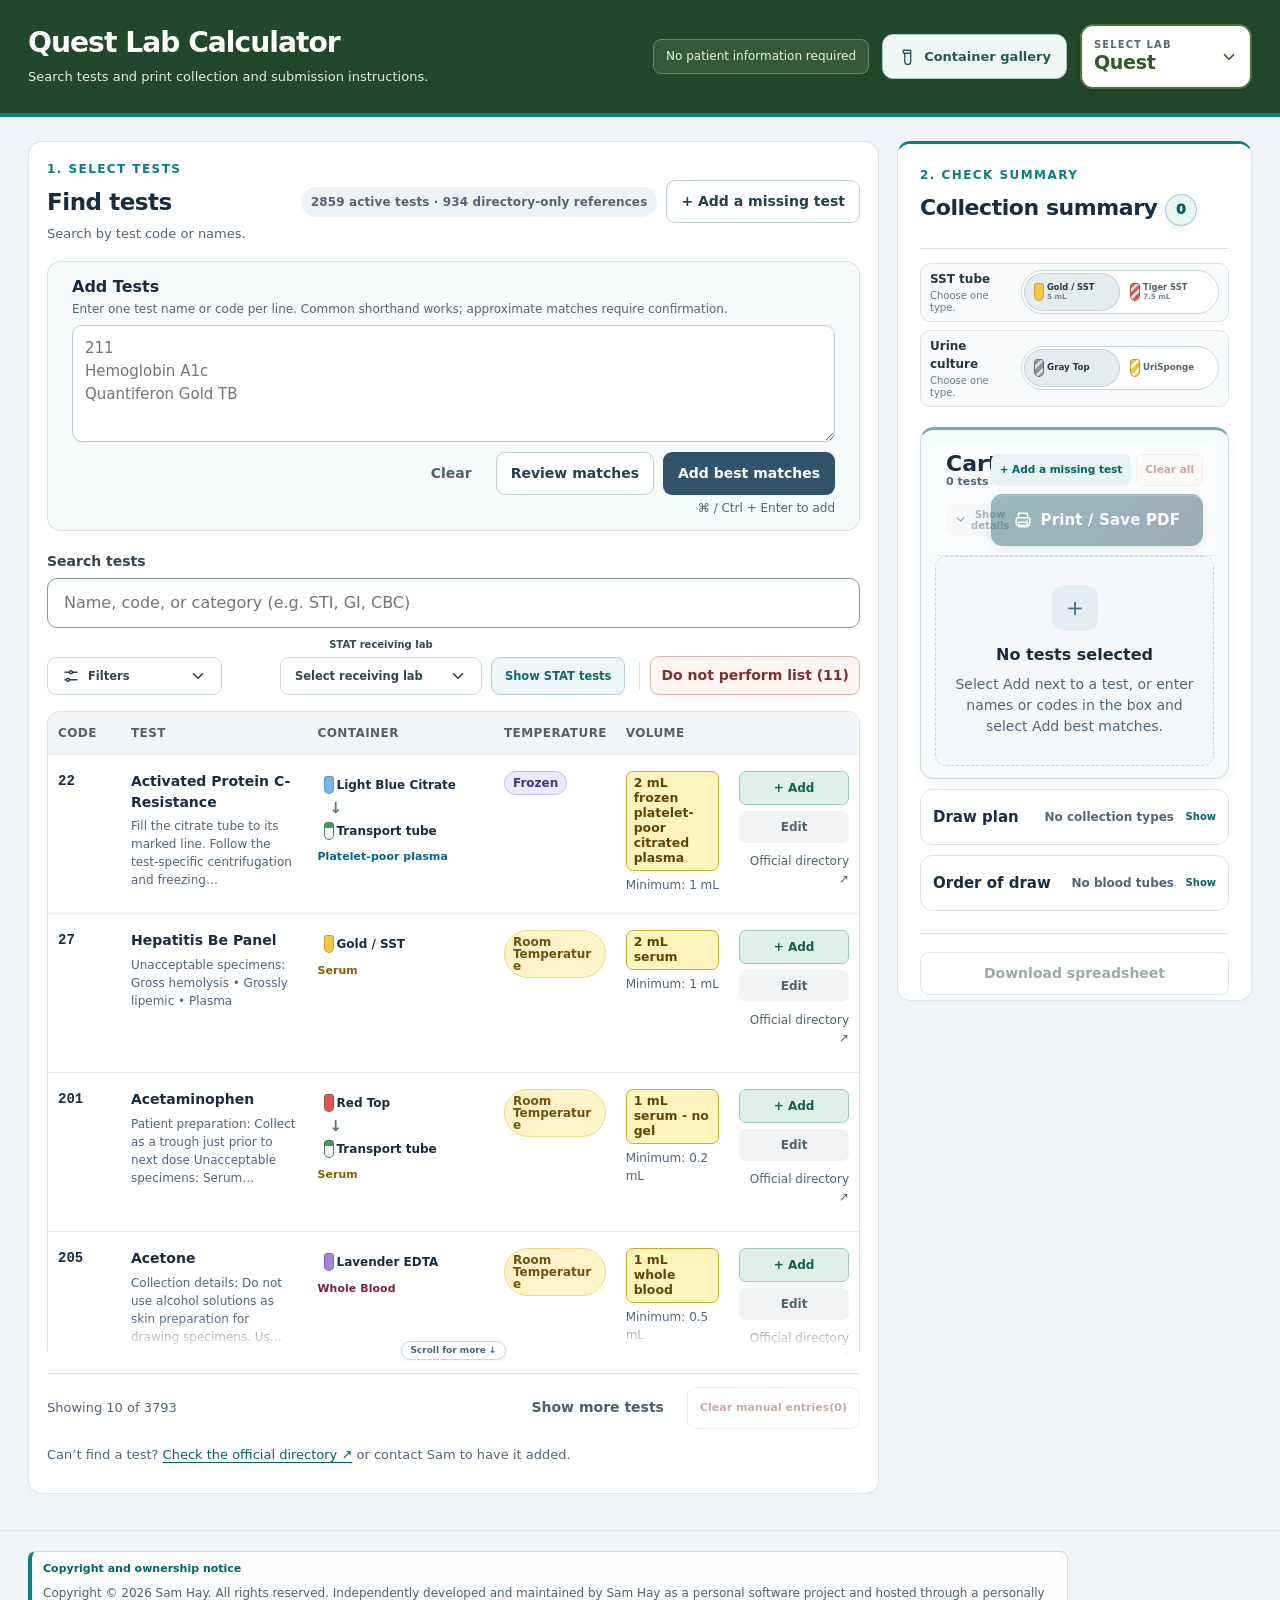
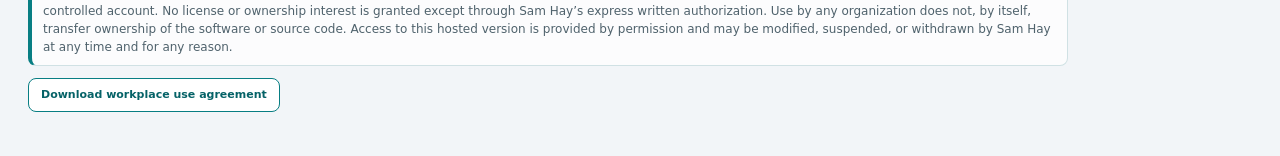
==== commit 2090e421: "Activate six source-checked Quest reference tests before calculator initialization" ====
--- a/index.html
+++ b/index.html
@@ -471,6 +471,7 @@
   <script src="assets/js/quest-source-verified-remaining-20261117.js?v=1"></script>
   <script src="assets/js/quest-verified-saliva-hematology-20261117.js?v=1"></script>
   <script src="assets/js/quest-verified-urine-gags-20261117.js?v=1"></script>
+  <script src="assets/js/quest-verified-next-6-hcv-ob-nafld-hhv8-20261117.js?v=1"></script>
   <script src="assets/js/app.js?v=20261117-salivette-badge"></script>
   <script src="assets/js/portal-selects.js?v=11.86"></script>
   <script src="assets/js/lab-select.js?v=2"></script>
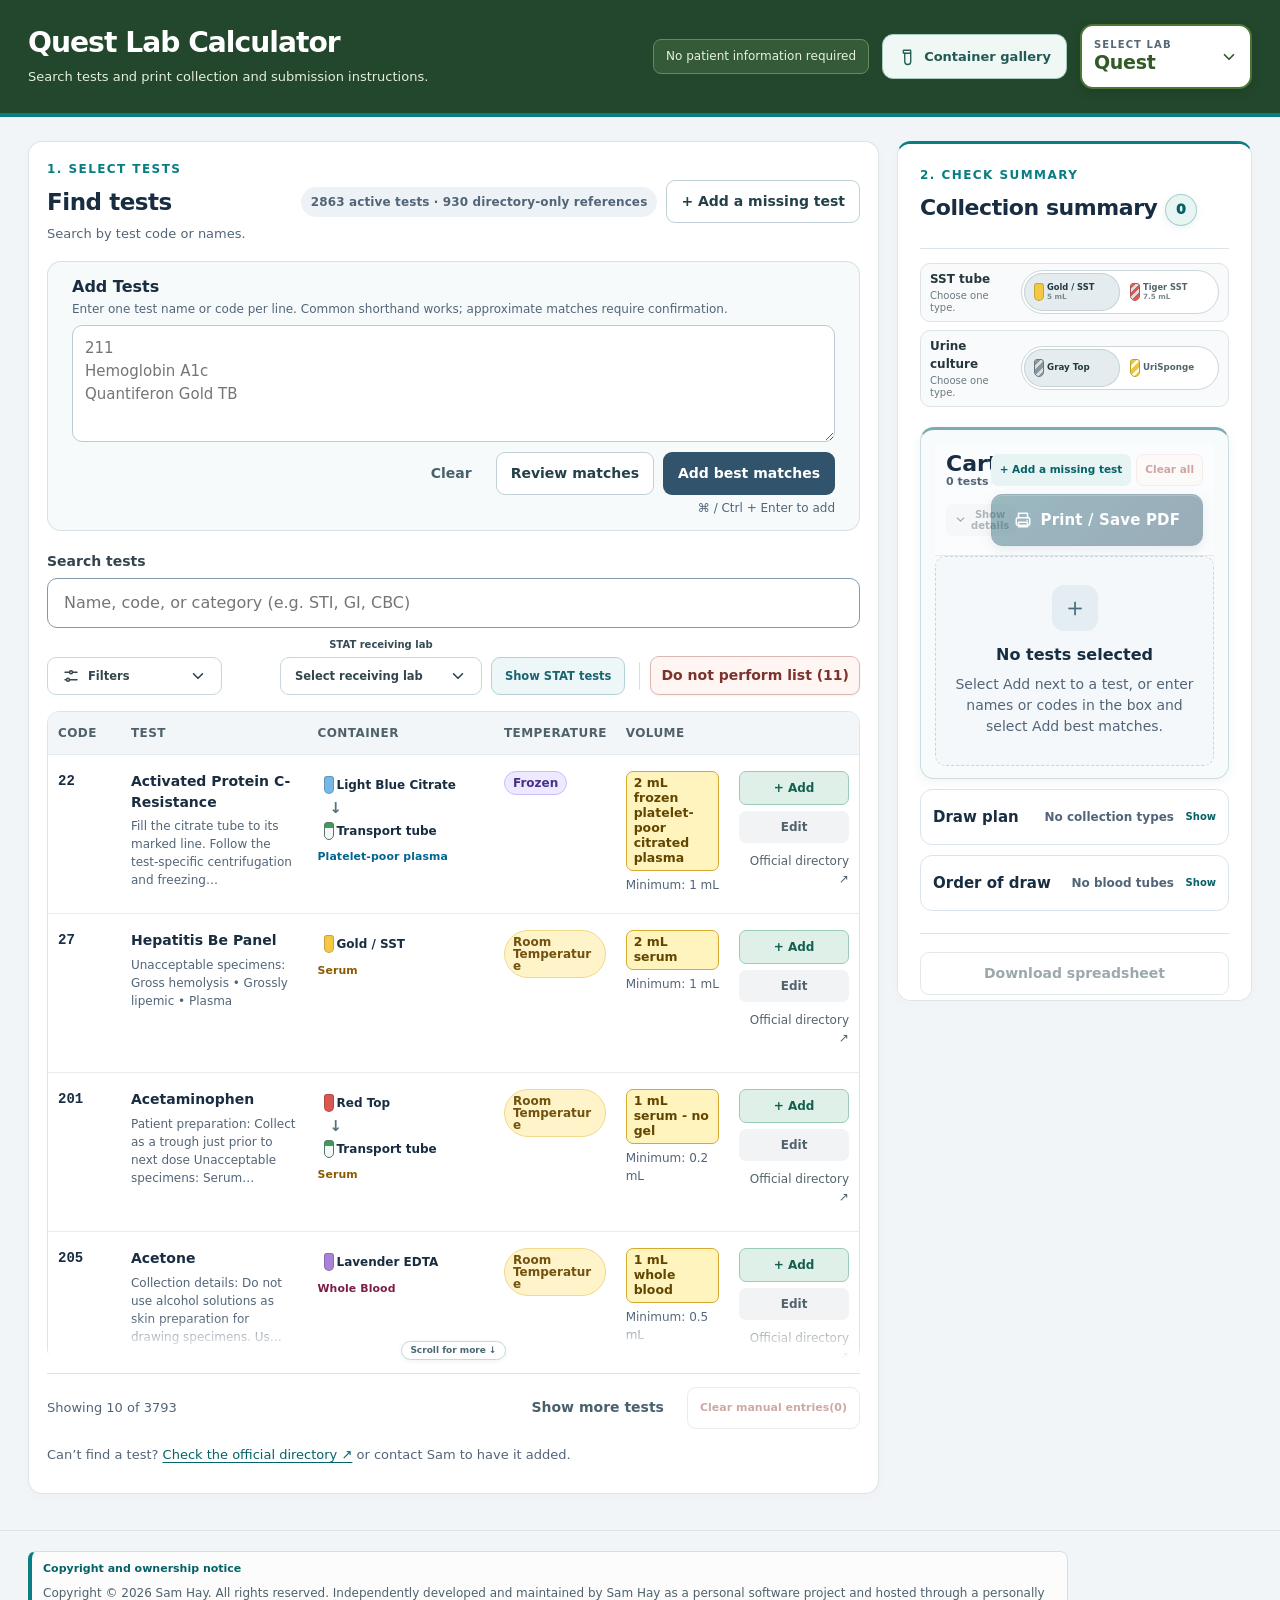
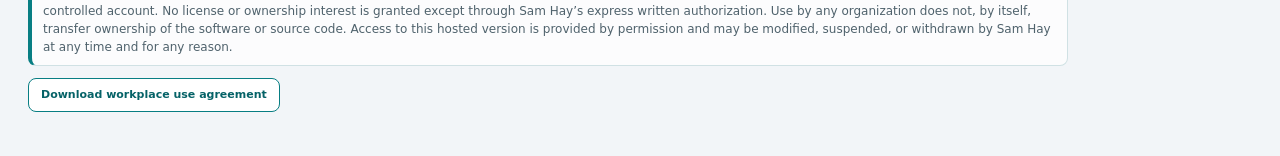
==== commit a6957027: "Load four Quest source-checked tests before calculator initialization" ====
--- a/index.html
+++ b/index.html
@@ -472,6 +472,7 @@
   <script src="assets/js/quest-verified-saliva-hematology-20261117.js?v=1"></script>
   <script src="assets/js/quest-verified-urine-gags-20261117.js?v=1"></script>
   <script src="assets/js/quest-verified-next-6-hcv-ob-nafld-hhv8-20261117.js?v=1"></script>
+  <script src="assets/js/quest-reference-next4-panels-20261117.js?v=1"></script>
   <script src="assets/js/app.js?v=20261117-salivette-badge"></script>
   <script src="assets/js/portal-selects.js?v=11.86"></script>
   <script src="assets/js/lab-select.js?v=2"></script>
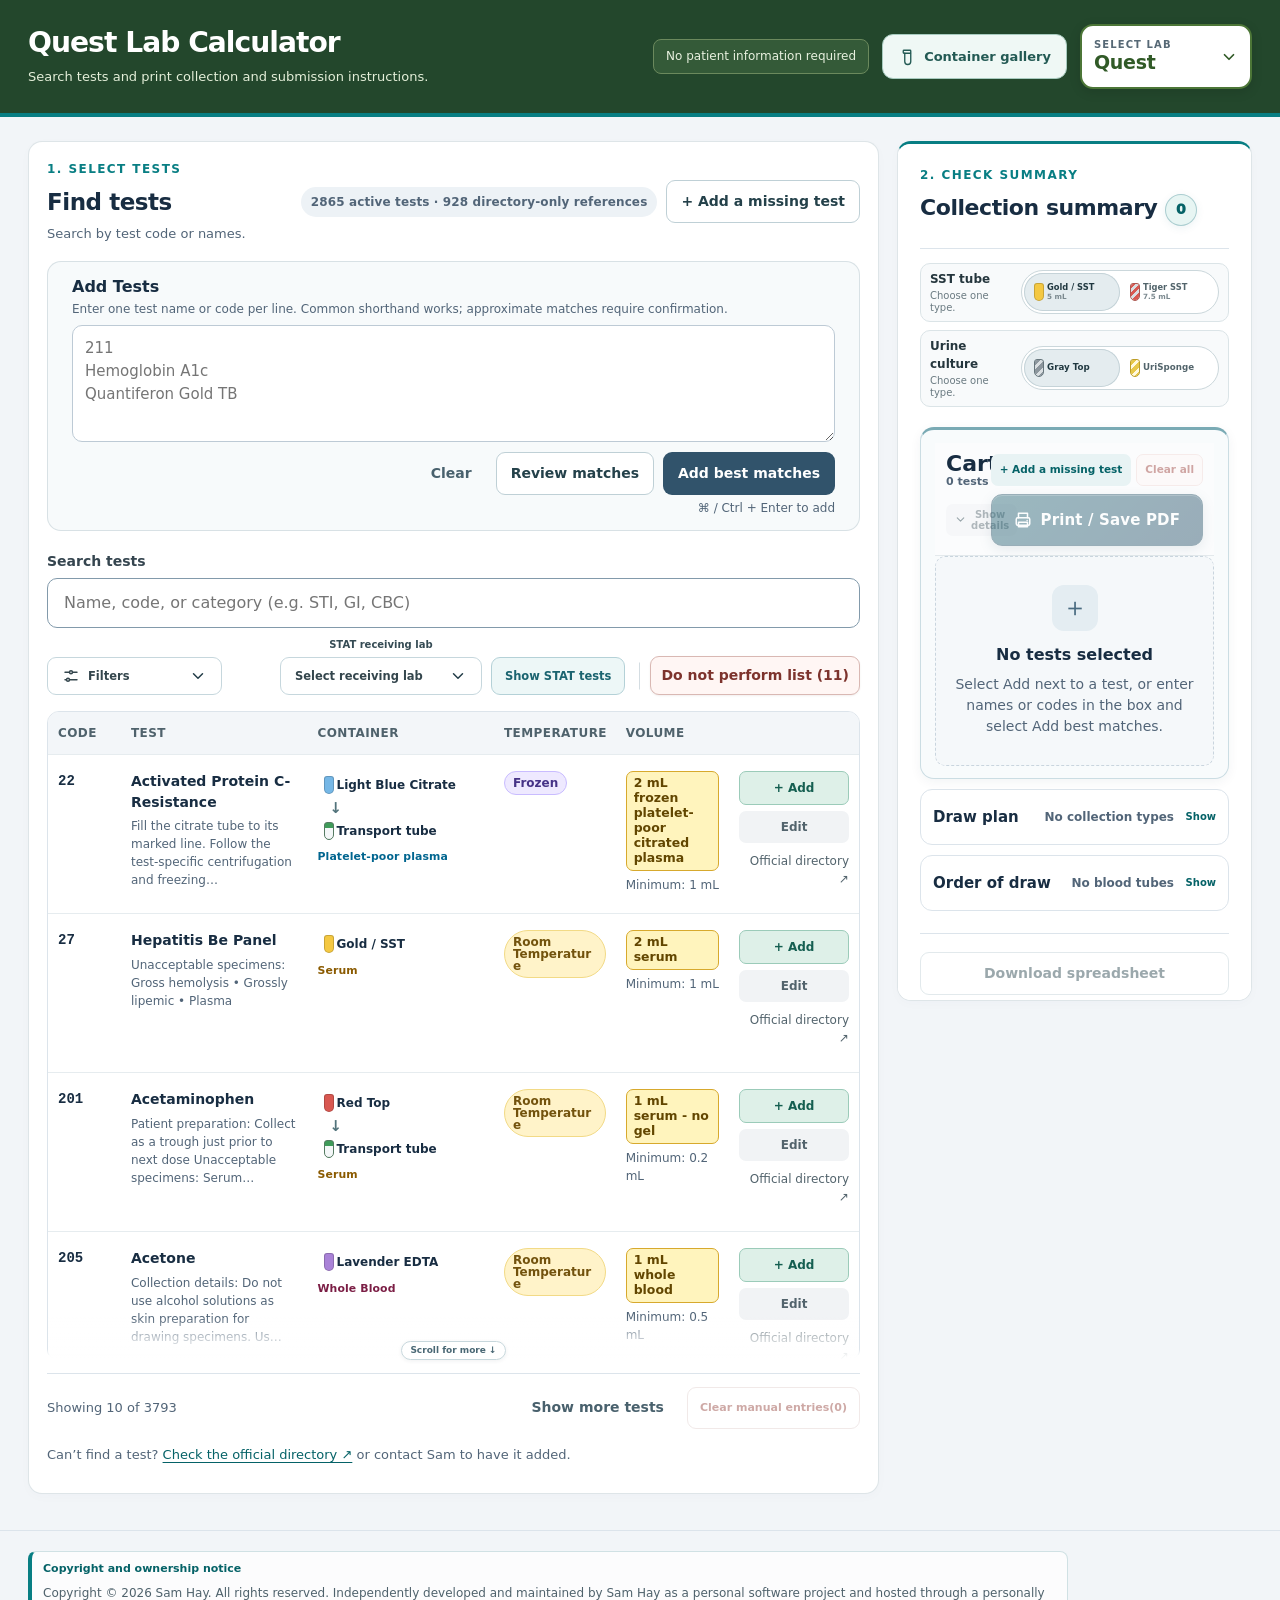
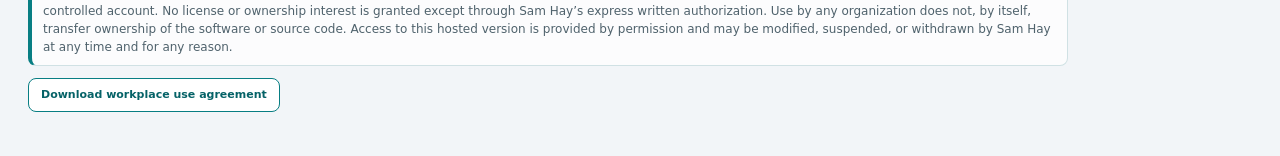
==== commit 9f19b469: "Load 3 Quest frozen CSF and refrigerated 24-hour urine workflows" ====
--- a/index.html
+++ b/index.html
@@ -473,6 +473,7 @@
   <script src="assets/js/quest-verified-urine-gags-20261117.js?v=1"></script>
   <script src="assets/js/quest-verified-next-6-hcv-ob-nafld-hhv8-20261117.js?v=1"></script>
   <script src="assets/js/quest-reference-next4-panels-20261117.js?v=1"></script>
+  <script src="assets/js/quest-next-three-verified-csf-urine-20261117.js?v=1"></script>
   <script src="assets/js/app.js?v=20261117-salivette-badge"></script>
   <script src="assets/js/portal-selects.js?v=11.86"></script>
   <script src="assets/js/lab-select.js?v=2"></script>
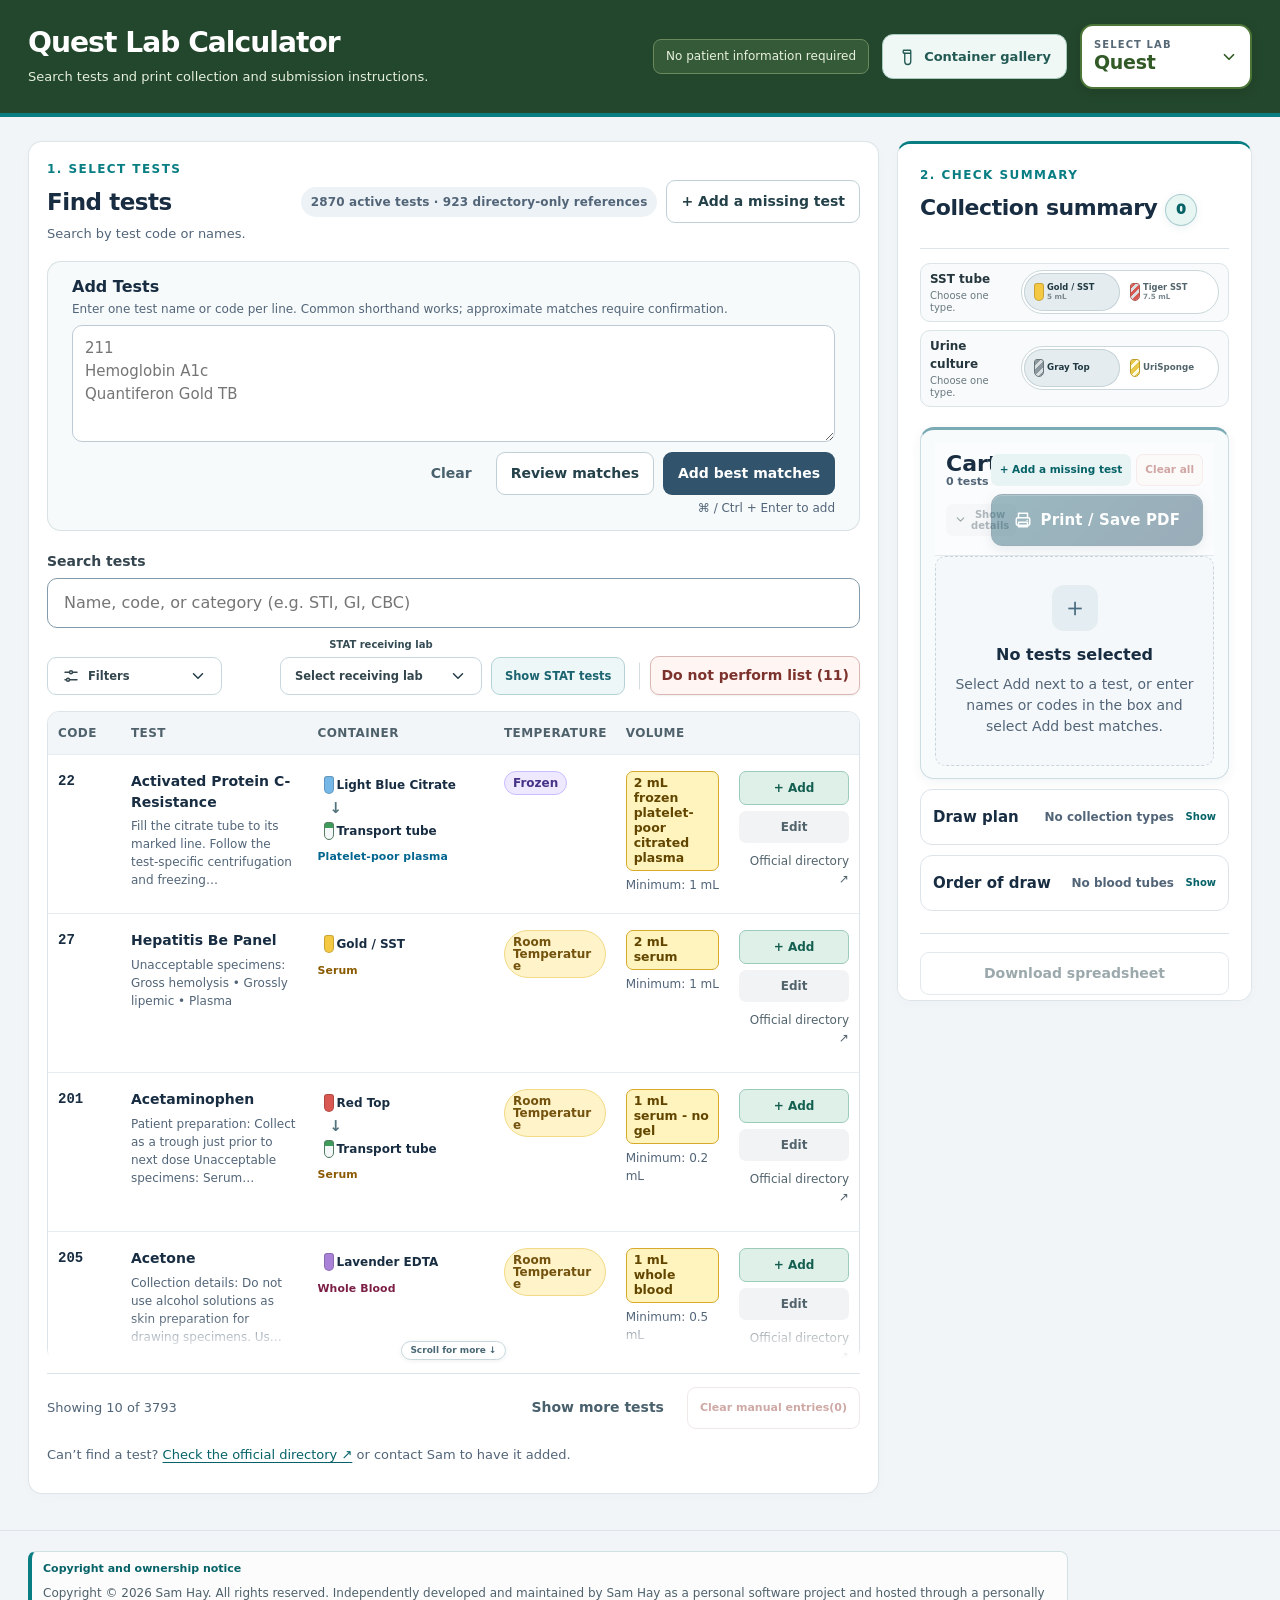
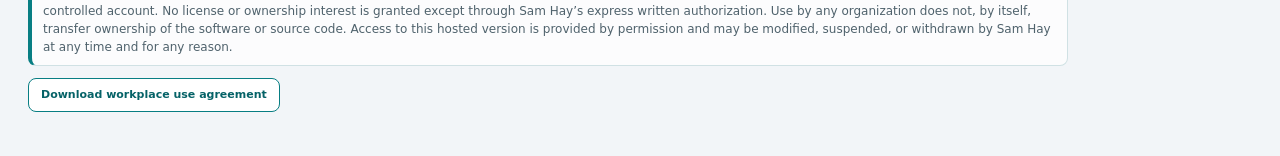
==== commit e02ef168: "Load five Quest verified fluid and transplant tests before app startup" ====
--- a/index.html
+++ b/index.html
@@ -474,6 +474,7 @@
   <script src="assets/js/quest-verified-next-6-hcv-ob-nafld-hhv8-20261117.js?v=1"></script>
   <script src="assets/js/quest-reference-next4-panels-20261117.js?v=1"></script>
   <script src="assets/js/quest-next-three-verified-csf-urine-20261117.js?v=1"></script>
+  <script src="assets/js/quest-official-next5-fluid-transplant-20261117.js?v=1"></script>
   <script src="assets/js/app.js?v=20261117-salivette-badge"></script>
   <script src="assets/js/portal-selects.js?v=11.86"></script>
   <script src="assets/js/lab-select.js?v=2"></script>
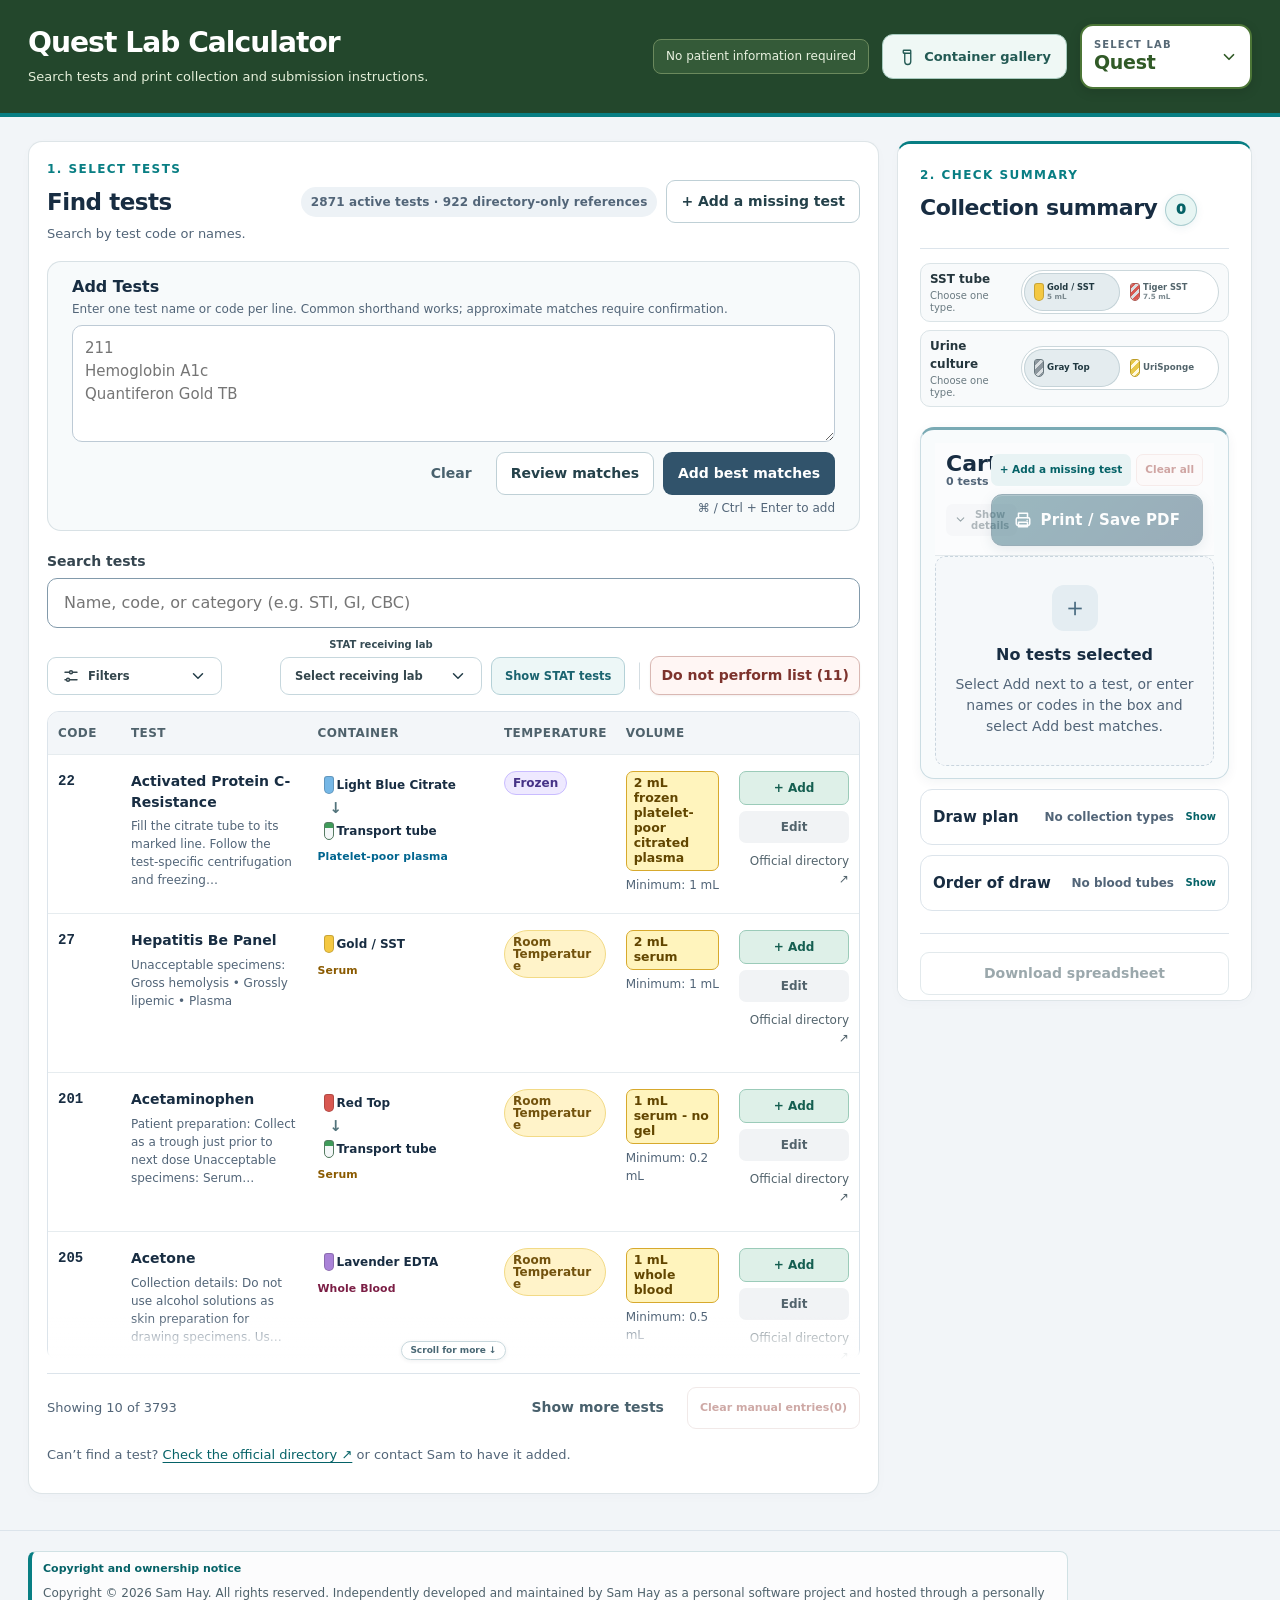
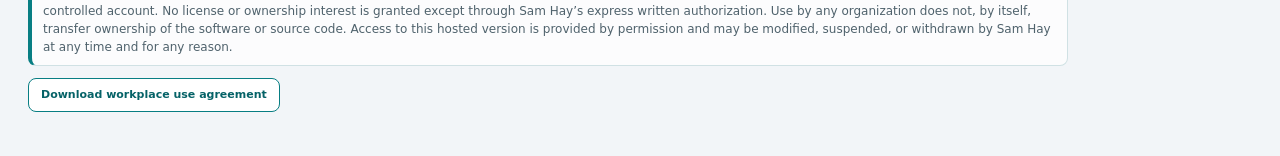
==== commit 9d59ee68: "Refresh Quest catalog cache for TC 10676" ====
--- a/index.html
+++ b/index.html
@@ -467,7 +467,7 @@
     <script src="assets/js/quest-verified-candidate-review-20261117.js?v=1"></script>
     <script src="assets/js/quest-verified-candidate-review-next6-20261117.js?v=1"></script>
     <script src="assets/js/quest-verified-metal-neuro-batch14-20261117.js?v=1"></script>
-    <script src="assets/js/quest-requested-tc-11-20261117.js?v=20261117-92717-dnp-v3"></script>
+    <script src="assets/js/quest-requested-tc-11-20261117.js?v=20261125-10676"></script>
   <script src="assets/js/quest-source-verified-remaining-20261117.js?v=1"></script>
   <script src="assets/js/quest-verified-saliva-hematology-20261117.js?v=1"></script>
   <script src="assets/js/quest-verified-urine-gags-20261117.js?v=1"></script>
